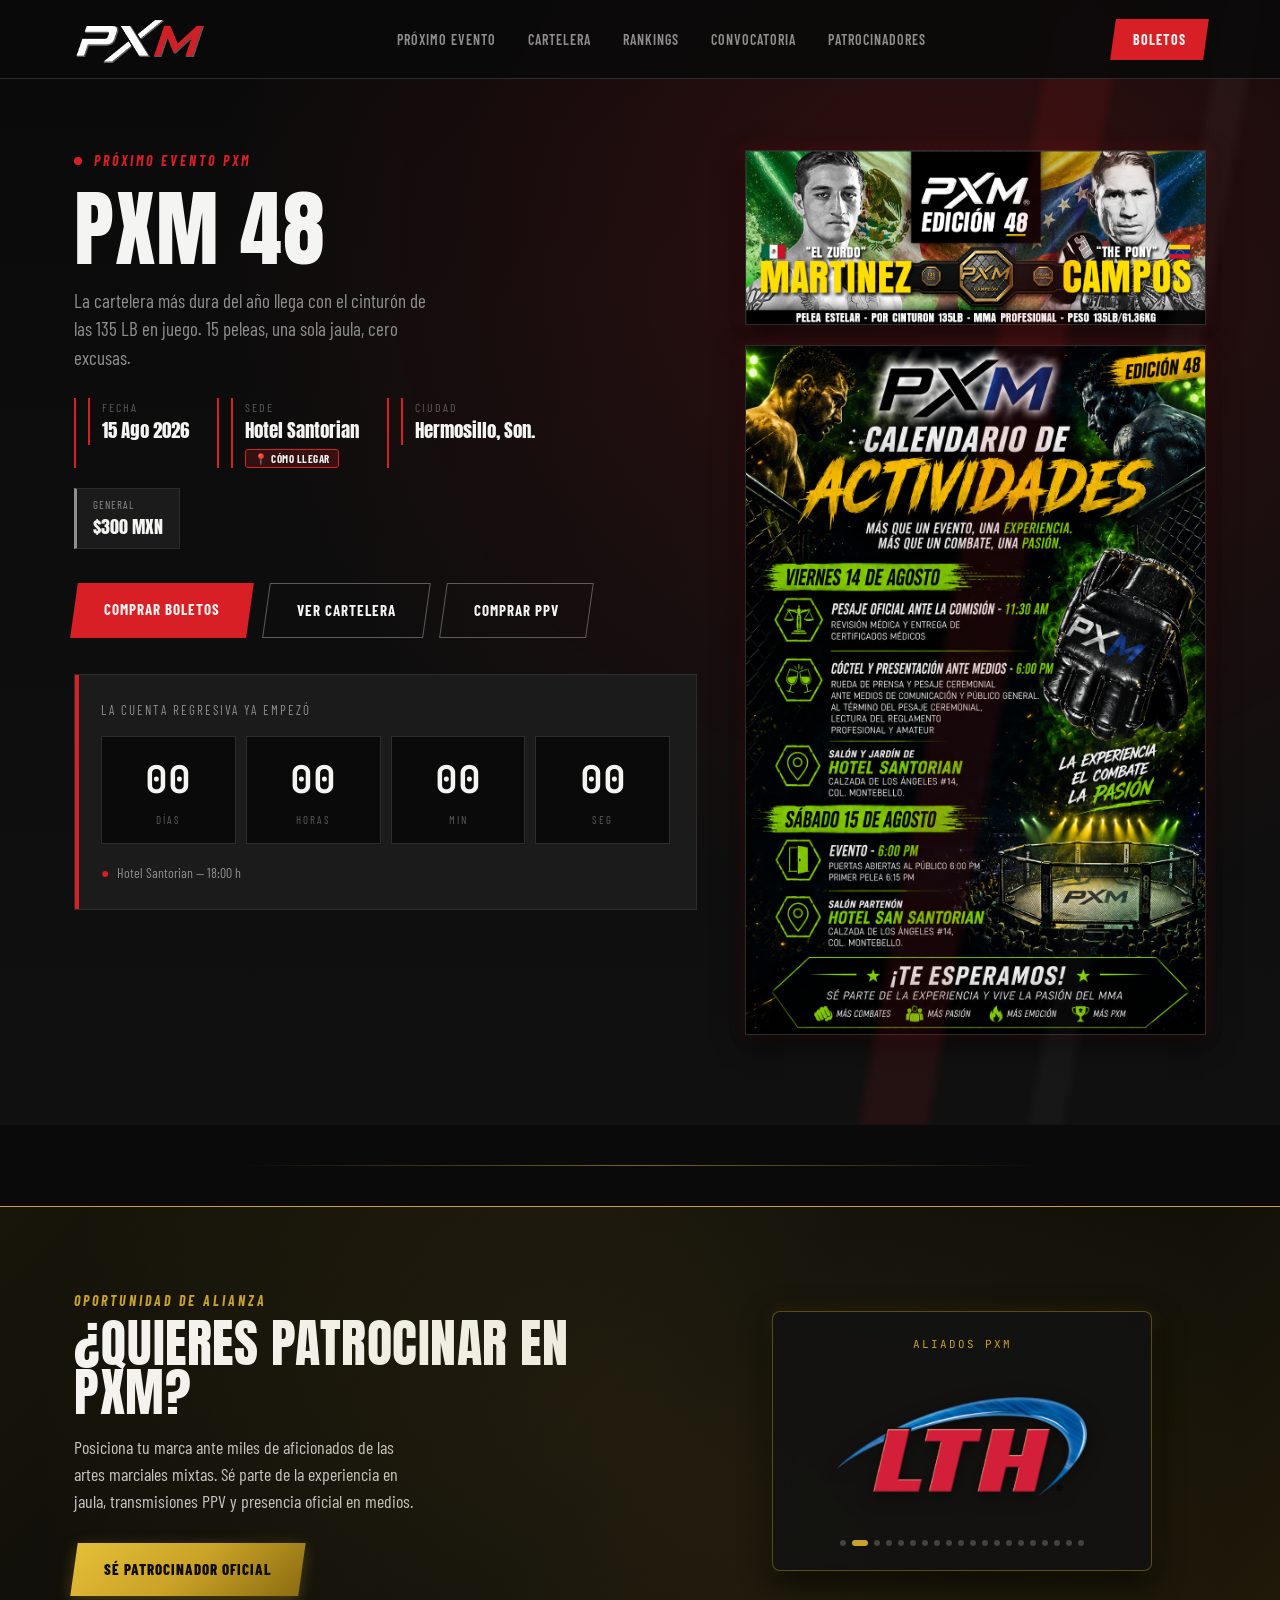
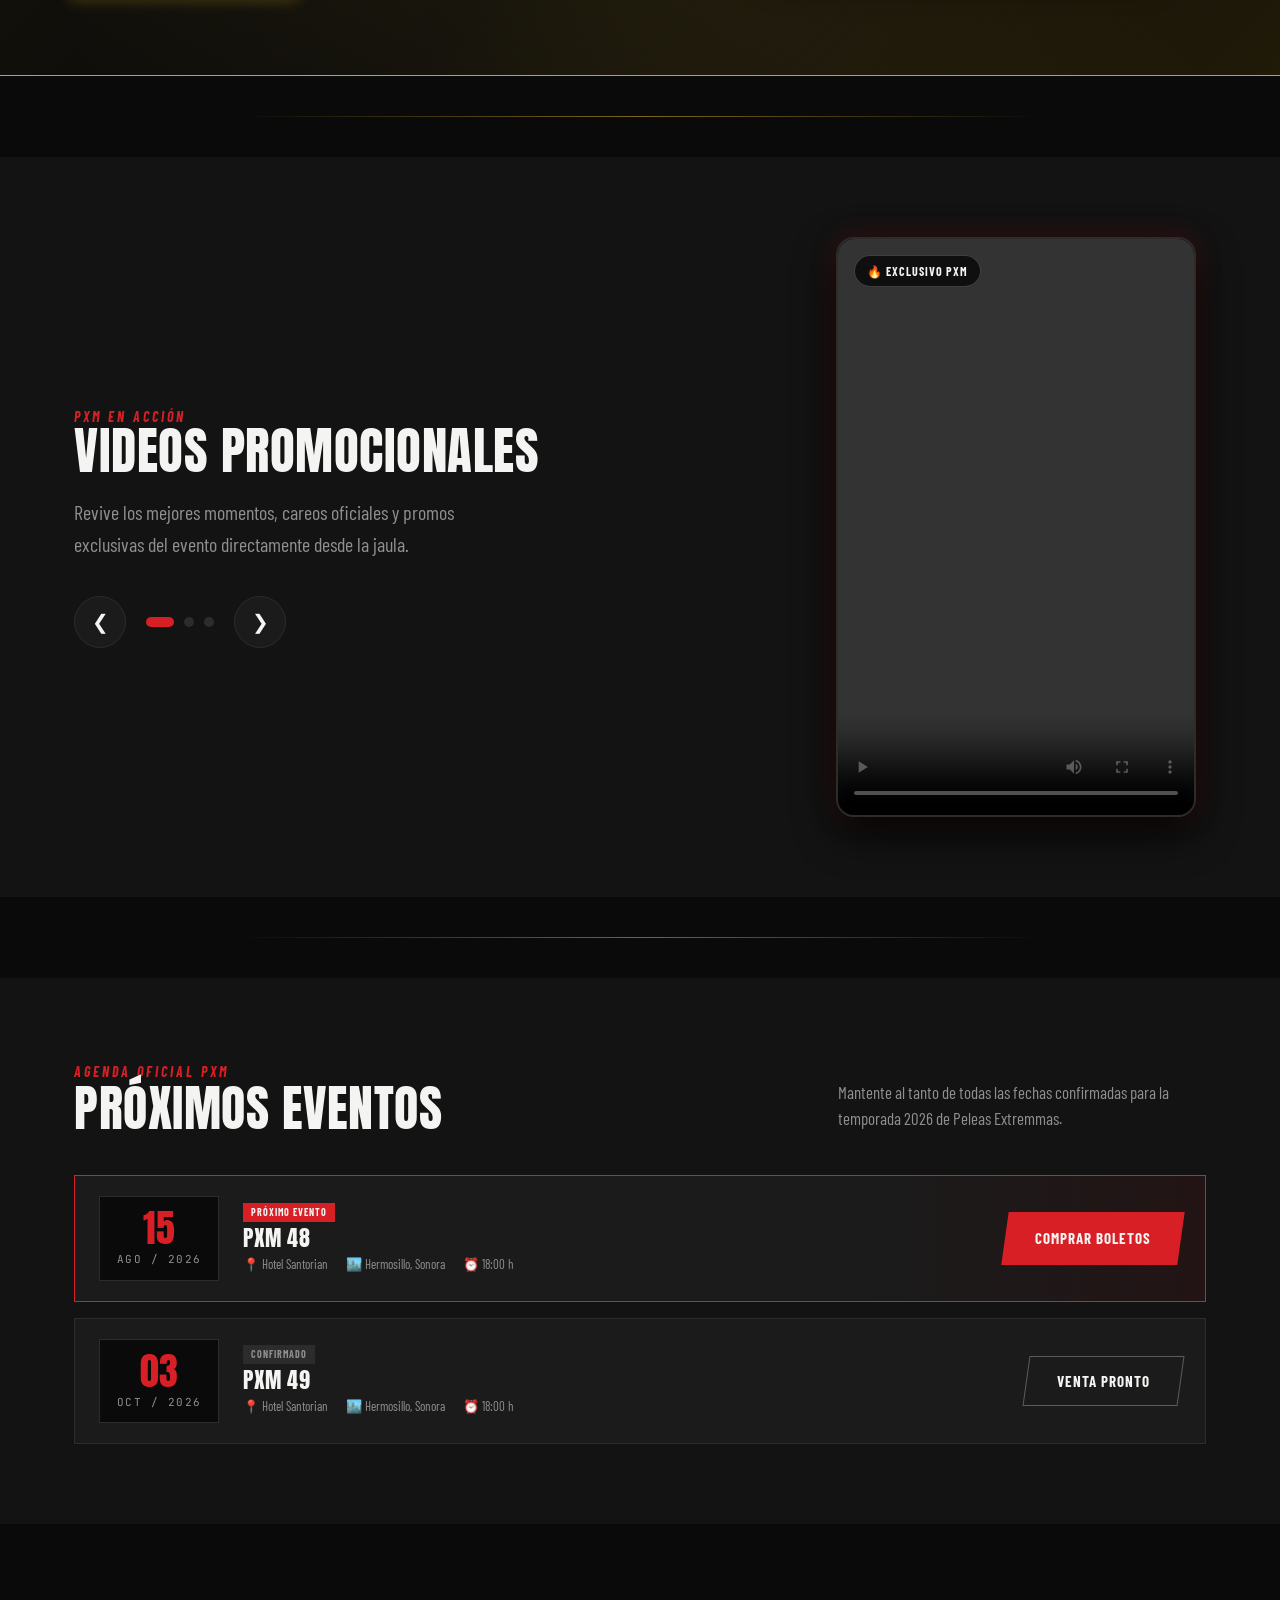
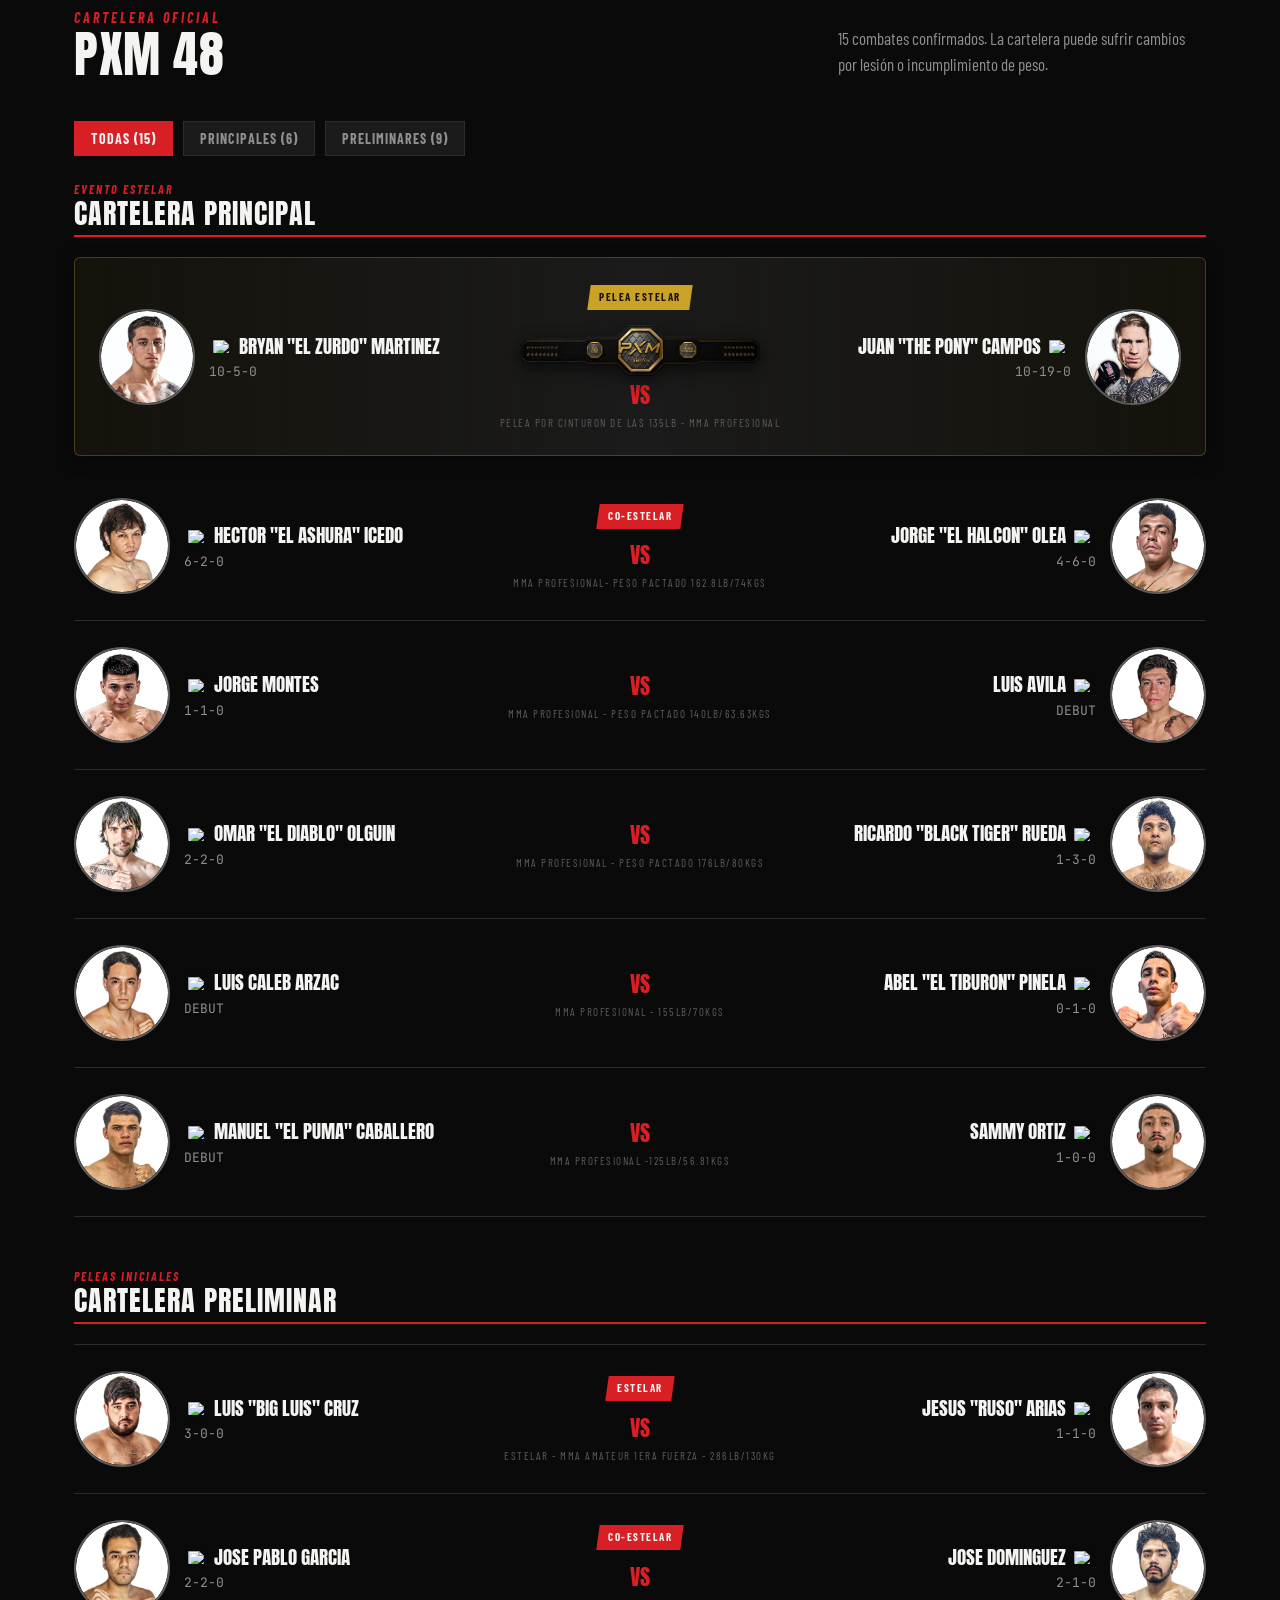
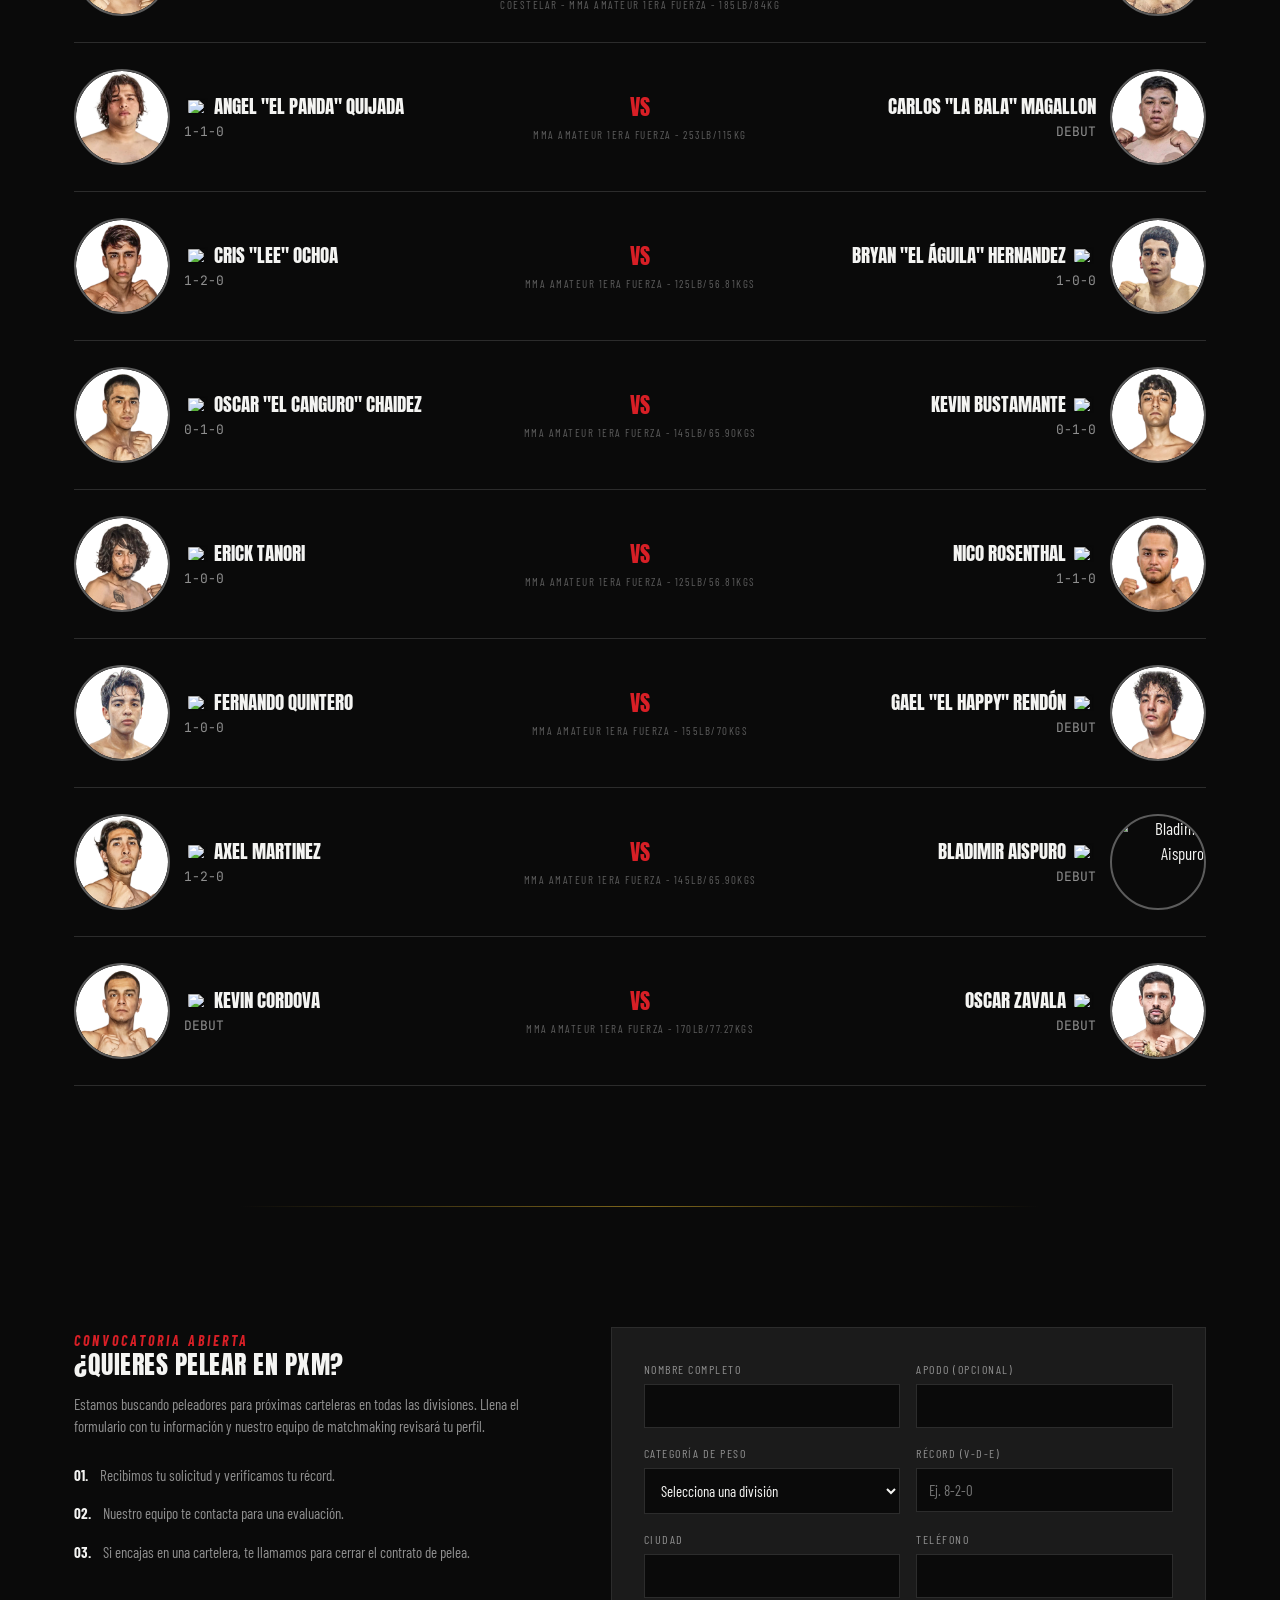
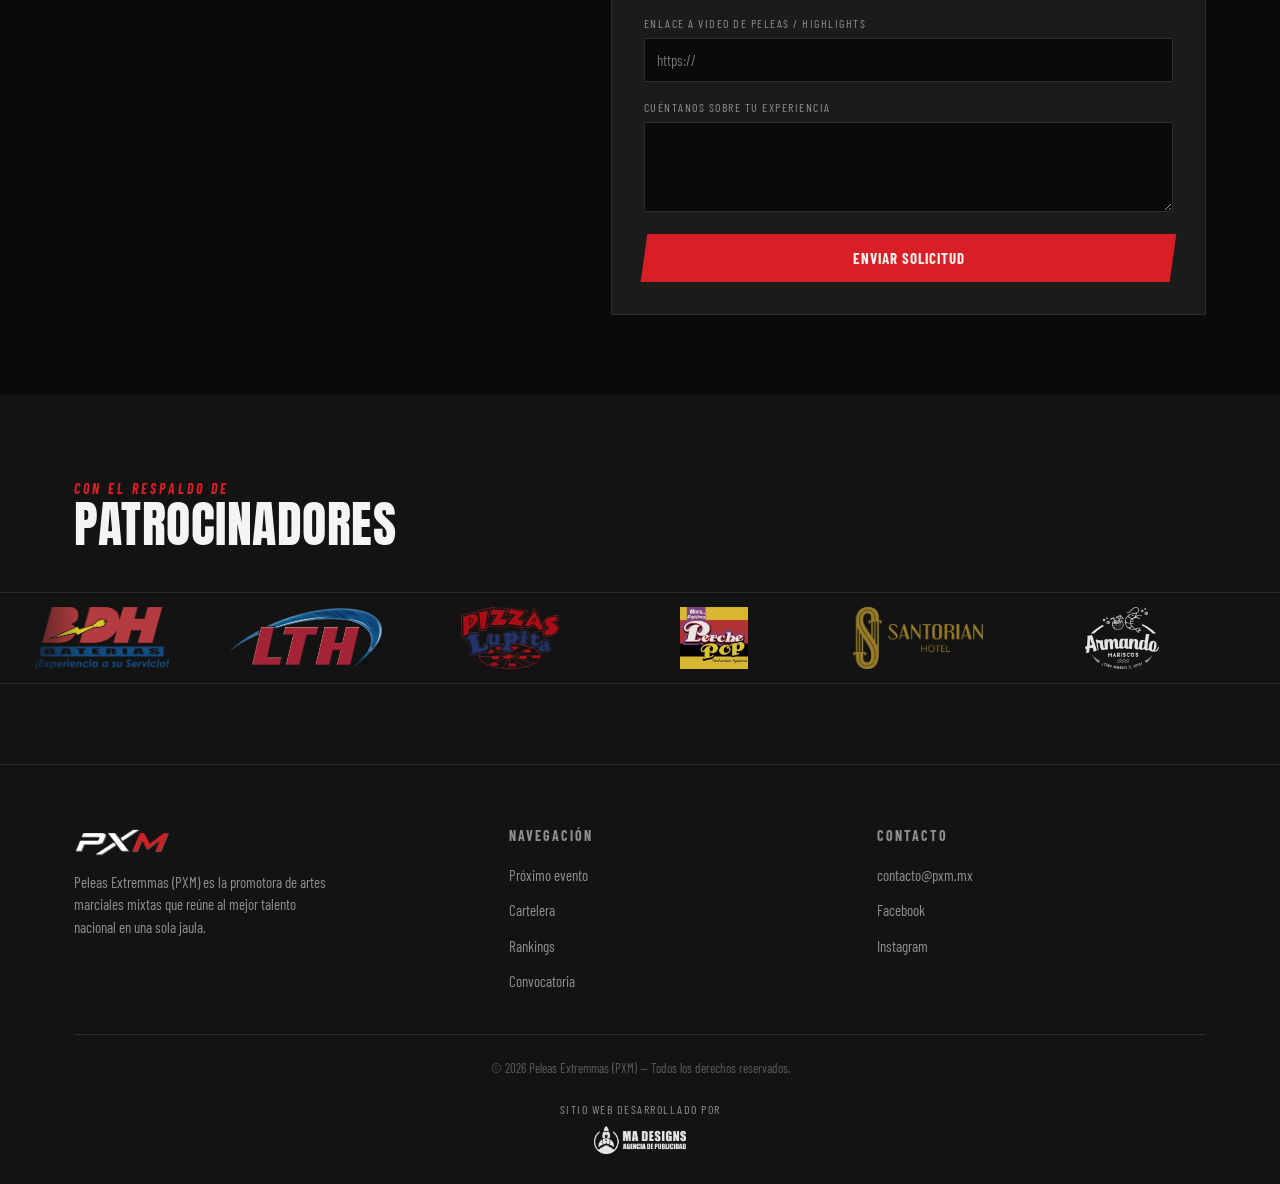
==== index.html @ b170e201 "Add files via upload" ====
<!DOCTYPE html>
<html lang="es">
<head>
  <meta charset="UTF-8">
  <meta name="viewport" content="width=device-width, initial-scale=1.0">
  <!-- Meta tags para vista previa al compartir en WhatsApp / Redes -->
  <meta property="og:title" content="PXM 48 — Peleas Extremmas | Hermosillo">
  <meta property="og:description" content="15 peleas confirmadas, cinturón de las 135 LB en juego. 15 de Agosto en Hotel Santorian.">
  <meta property="og:image" content="img/peleaprincipal.png">
  <meta property="og:type" content="website">
  <title>PXM — Peleas Extremmas</title>
  <link rel="icon" type="image/png" href="img/pxm-logo-negro.png">
  
  <!-- Preconexión de Fuentes -->
  <link rel="preconnect" href="https://fonts.googleapis.com">
  <link rel="preconnect" href="https://fonts.gstatic.com" crossorigin>
  <link href="https://fonts.googleapis.com/css2?family=Anton&family=Barlow+Condensed:ital,wght@0,400;0,500;0,600;0,700;1,700&family=JetBrains+Mono:wght@500;700&display=swap" rel="stylesheet">
  
  <link rel="stylesheet" href="style.css">
</head>
<body>

  <!-- ===== NAV ===== -->
  <nav class="nav">
    <div class="nav__inner">
      <a href="index.html" class="nav__logo">
        <img src="img/pxm-logo.png" alt="PXM - Peleas Extremmas" width="120" height="34">
      </a>
      <ul class="nav__links" id="navLinks">
        <li><a href="#evento">Próximo Evento</a></li>
        <li><a href="#cartelera">Cartelera</a></li>
        <li><a href="rankings.html">Rankings</a></li>
        <li><a href="#convocatoria">Convocatoria</a></li>
        <li><a href="#patrocinadores">Patrocinadores</a></li>
      </ul>
      <a href="https://wa.link/tl5lb6" target="_blank" rel="noopener noreferrer" class="nav__cta"><span>Boletos</span></a>
      <button class="nav__burger" id="burgerBtn" aria-label="Abrir menú" aria-expanded="false">
        <span></span><span></span><span></span>
      </button>
    </div>
  </nav>

<!-- ===== HERO ===== -->
<header class="hero" id="evento">
  <div class="wrap hero__grid">
    
    <!-- COLUMNA IZQUIERDA: Texto, Meta, Precios, Botones y Contador -->
    <div class="hero__left">
      <div class="hero__eyebrow">
        <span class="dot"></span>
        <span class="eyebrow">Próximo evento PXM</span>
      </div>
      <h1>PXM 48</h1>
      <p class="hero__sub">La cartelera más dura del año llega con el cinturón de las 135 LB en juego. 15 peleas, una sola jaula, cero excusas.</p>
      
      <div class="hero__meta">
        <div>
          <div class="label">Fecha</div>
          <div class="value">15 Ago 2026</div>
        </div>
        <div>
          <div class="label">Sede</div>
          <div class="value value--sede">
            <span>Hotel Santorian</span>
            <a href="https://maps.google.com/?q=Hotel+Santorian+Hermosillo" target="_blank" rel="noopener noreferrer" class="hero__map-btn">
              📍 Cómo llegar
            </a>
          </div>
        </div>
        <div>
          <div class="label">Ciudad</div>
          <div class="value">Hermosillo, Son.</div>
        </div>
      </div>

      <!-- Mini sección de precios y zonas -->
      <div class="hero__tickets-info">
        <div class="ticket-zone">
          <span class="ticket-zone__name">General</span>
          <span class="ticket-zone__price">$300 MXN</span>
        </div>
      </div>
      
      <div class="hero__ctas">
        <a href="https://wa.link/tl5lb6" target="_blank" rel="noopener noreferrer" class="btn btn--primary"><span>Comprar boletos</span></a>
        <a href="#cartelera" class="btn btn--ghost"><span>Ver cartelera</span></a>
        <a href="https://peleas-extremas-fights.inowu.store/" target="_blank" class="btn btn--ghost"><span>Comprar PPV</span></a>
      </div>

      <!-- Contador colocado debajo de la info en PC -->
      <div class="countdown">
        <div class="countdown__title">La cuenta regresiva ya empezó</div>
        <div class="countdown__grid" id="countdown">
          <div class="countdown__unit"><div class="countdown__num" id="cd-days">00</div><div class="countdown__lbl">Días</div></div>
          <div class="countdown__unit"><div class="countdown__num" id="cd-hours">00</div><div class="countdown__lbl">Horas</div></div>
          <div class="countdown__unit"><div class="countdown__num" id="cd-mins">00</div><div class="countdown__lbl">Min</div></div>
          <div class="countdown__unit"><div class="countdown__num" id="cd-secs">00</div><div class="countdown__lbl">Seg</div></div>
        </div>
        <div class="countdown__loc"><span class="pin">●</span> Hotel Santorian — 18:00 h</div>
      </div>
    </div>

    <!-- COLUMNA DERECHA: Fotos una debajo de otra -->
    <div class="hero__right">
      <div class="hero__poster-side">
        <img src="img/peleaprincipal.png" alt="PXM 48 Estelar" class="hero__poster-img">
      </div>
      <div class="hero__poster-side">
        <img src="img/calendario.jpeg" alt="PXM 48 Calendario" class="hero__poster-img">
      </div>
    </div>

  </div>
</header>

  <div class="gold-divider" aria-hidden="true"></div>

  <!-- ===== SECCIÓN DE INVITACIÓN A PATROCINADORES ===== -->
  <section class="section sponsor-cta-section" id="patrocinio">
    <div class="wrap sponsor-cta__grid">
      
      <!-- LADO IZQUIERDO: Mensaje Elegante e Invitación -->
      <div class="sponsor-cta__content">
        <span class="eyebrow eyebrow--gold">Oportunidad de Alianza</span>
        <h2>¿Quieres patrocinar en PXM?</h2>
        <p class="sponsor-cta__text">
          Posiciona tu marca ante miles de aficionados de las artes marciales mixtas. Sé parte de la experiencia en jaula, transmisiones PPV y presencia oficial en medios.
        </p>
        <div class="sponsor-cta__action">
          <a href="https://wa.link/tl5lb6" target="_blank" rel="noopener noreferrer" class="btn btn--gold">
            <span>Sé Patrocinador Oficial</span>
          </a>
        </div>
      </div>

      <!-- LADO DERECHO: Cuadro Elegante con Carrusel Automático (Fade) -->
      <div class="sponsor-cta__showcase">
        <div class="sponsor-cta__card">
          <span class="sponsor-cta__card-tag">Aliados PXM</span>
          
          <div class="sponsor-slider">
            <img id="sponsorSliderImg" src="patrocinadores/bdh.png" alt="Patrocinador PXM" class="sponsor-slider__img">
          </div>

          <div class="sponsor-slider__dots" id="sponsorDots"></div>
        </div>
      </div>

    </div>
  </section>

  <div class="gold-divider" aria-hidden="true"></div>

<!-- ===== SECCIÓN DE VIDEOS PROMOCIONALES (REELS/SHORTS) ===== -->
  <section class="section section--alt" id="promos">
    <div class="wrap promo-videos__grid">
      
      <!-- LADO IZQUIERDO: Encabezado y Descripción -->
      <div class="promo-videos__info">
        <span class="eyebrow">PXM en Acción</span>
        <h2>Videos Promocionales</h2>
        <p class="promo-videos__desc">
          Revive los mejores momentos, careos oficiales y promos exclusivas del evento directamente desde la jaula.
        </p>

        <!-- Controles para navegar entre videos -->
        <div class="promo-slider__controls">
          <button class="promo-btn promo-btn--prev" id="promoPrev" aria-label="Video anterior">❮</button>
          <div class="promo-slider__dots" id="promoDots"></div>
          <button class="promo-btn promo-btn--next" id="promoNext" aria-label="Siguiente video">❯</button>
        </div>
      </div>

      <!-- LADO DERECHO: Marco Vertical Tipo Redes Sociales -->
      <div class="promo-videos__viewer">
        <div class="reel-frame">
          <div class="reel-badge"><span>🔥 Exclusivo PXM</span></div>

          <!-- UN SOLO REPRODUCTOR NATIVO -->
            <div class="reel-container" id="reelContainer">
              <video id="activeReel" class="reel-video" controls playsinline preload="auto">
                <source src="img/pxm1.mp4" type="video/mp4">
                Tu navegador no soporta reproducción de video.
              </video>
            </div>

          <!-- Título del video actual -->
          <div class="reel-caption" id="reelCaption">Promo Oficial PXM 48</div>
        </div>
      </div>

    </div>
  </section>

<div class="gold-divider" aria-hidden="true"></div>

  <!-- ===== CALENDARIO DE EVENTOS PRÓXIMOS ===== -->
  <section class="section section--alt" id="calendario">
    <div class="wrap">
      <div class="section__head">
        <div>
          <span class="eyebrow">Agenda oficial PXM</span>
          <h2>Próximos Eventos</h2>
        </div>
        <p>Mantente al tanto de todas las fechas confirmadas para la temporada 2026 de Peleas Extremmas.</p>
      </div>

      <div class="events-grid">
        
        <!-- EVENTO 1 (EVENTO ACTUAL / PRÓXIMO) -->
        <article class="event-card event-card--active">
          <div class="event-card__date">
            <span class="event-card__day">15</span>
            <span class="event-card__month">AGO / 2026</span>
          </div>
          <div class="event-card__content">
            <div class="event-card__badge">Próximo Evento</div>
            <h3 class="event-card__title">PXM 48</h3>
            <div class="event-card__info">
              <span>📍 Hotel Santorian</span>
              <span>🏙️ Hermosillo, Sonora</span>
              <span>⏰ 18:00 h</span>
            </div>
          </div>
          <div class="event-card__action">
            <a href="https://wa.link/tl5lb6" target="_blank" rel="noopener noreferrer" class="btn btn--primary">
              <span>Comprar Boletos</span>
            </a>
          </div>
        </article>

        <!-- EVENTO 2 -->
        <article class="event-card">
          <div class="event-card__date">
            <span class="event-card__day">03</span>
            <span class="event-card__month">OCT / 2026</span>
          </div>
          <div class="event-card__content">
            <div class="event-card__badge event-card__badge--sub">Confirmado</div>
            <h3 class="event-card__title">PXM 49</h3>
            <div class="event-card__info">
              <span>📍 Hotel Santorian</span>
              <span>🏙️ Hermosillo, Sonora</span>
              <span>⏰ 18:00 h</span>
            </div>
          </div>
          <div class="event-card__action">
            <button class="btn btn--ghost" disabled>
              <span>Venta Pronto</span>
            </button>
          </div>
        </article>

      </div>
    </div>
  </section>

  <!-- ===== CARTELERA ===== -->
  <section class="section" id="cartelera">
    <div class="wrap">
      <div class="section__head">
        <div>
          <span class="eyebrow">Cartelera oficial</span>
          <h2>PXM 48</h2>
        </div>
        <p>15 combates confirmados. La cartelera puede sufrir cambios por lesión o incumplimiento de peso.</p>
      </div>

      <div class="fight-filters">
        <button class="btn-filter active" onclick="filterFights('all', this)">Todas (15)</button>
        <button class="btn-filter" onclick="filterFights('main', this)">Principales (6)</button>
        <button class="btn-filter" onclick="filterFights('prelim', this)">Preliminares (9)</button>
      </div>  

      <div id="cardList"></div>
    </div>
  </section>

  <div class="gold-divider" aria-hidden="true"></div>

  <!-- ===== CONVOCATORIA ===== -->
  <section class="section" id="convocatoria">
    <div class="wrap form-section">
      <div>
        <span class="eyebrow">Convocatoria abierta</span>
        <h2>¿Quieres pelear en PXM?</h2>
        <p class="form-section__note">Estamos buscando peleadores para próximas carteleras en todas las divisiones. Llena el formulario con tu información y nuestro equipo de matchmaking revisará tu perfil.</p>
        <ul class="form-section__list">
          <li><b>01.</b> Recibimos tu solicitud y verificamos tu récord.</li>
          <li><b>02.</b> Nuestro equipo te contacta para una evaluación.</li>
          <li><b>03.</b> Si encajas en una cartelera, te llamamos para cerrar el contrato de pelea.</li>
        </ul>
      </div>

      <form class="form" id="fighterForm" action="https://formsubmit.co/admisiones@pxm.com" method="POST">
        <!-- Configuración FormSubmit -->
        <input type="hidden" name="_subject" value="🥊 Nueva Solicitud de Peleador - PXM">
        <input type="hidden" name="_next" value="https://tu-sitio-web.com/index.html#convocatoria">
        <input type="hidden" name="_captcha" value="false">

        <div class="form-row">
          <div class="field">
            <label for="f-nombre">Nombre completo</label>
            <input id="f-nombre" name="nombre" type="text" required>
          </div>
          <div class="field">
            <label for="f-apodo">Apodo (opcional)</label>
            <input id="f-apodo" name="apodo" type="text">
          </div>
        </div>
        <div class="form-row">
          <div class="field">
            <label for="f-division">Categoría de peso</label>
            <select id="f-division" name="division" required>
              <option value="">Selecciona una división</option>
              <option value="Peso Pesado">Peso Pesado</option>
              <option value="Semipesado">Semipesado</option>
              <option value="Mediano">Mediano</option>
              <option value="Wélter">Wélter</option>
              <option value="Ligero">Ligero</option>
              <option value="Pluma">Pluma</option>
              <option value="Gallo">Gallo</option>
              <option value="Mosca">Mosca</option>
            </select>
          </div>
          <div class="field">
            <label for="f-record">Récord (V-D-E)</label>
            <input id="f-record" name="record" type="text" placeholder="Ej. 8-2-0" required pattern="^\d+-\d+-\d+$">
          </div>
        </div>
        <div class="form-row">
          <div class="field">
            <label for="f-ciudad">Ciudad</label>
            <input id="f-ciudad" name="ciudad" type="text" required>
          </div>
          <div class="field">
            <label for="f-telefono">Teléfono</label>
            <input id="f-telefono" name="telefono" type="tel" required>
          </div>
        </div>
        <div class="form-row full">
          <div class="field">
            <label for="f-video">Enlace a video de peleas / highlights</label>
            <input id="f-video" name="video" type="url" placeholder="https://">
          </div>
        </div>
        <div class="form-row full">
          <div class="field">
            <label for="f-mensaje">Cuéntanos sobre tu experiencia</label>
            <textarea id="f-mensaje" name="mensaje" required></textarea>
          </div>
        </div>
        <button type="submit" class="btn btn--primary form__submit"><span>Enviar solicitud</span></button>
        <div class="form__status" id="formStatus" role="alert"></div>
      </form>
    </div>
  </section>

  <!-- ===== PATROCINADORES ===== -->
  <section class="section section--alt" id="patrocinadores" style="padding-bottom:0;">
    <div class="wrap">
      <div class="section__head">
        <div>
          <span class="eyebrow">Con el respaldo de</span>
          <h2>Patrocinadores</h2>
        </div>
      </div>
    </div>
    <div class="marquee">
      <div class="marquee__track" id="marqueeTrack"></div>
    </div>
    <div style="height:80px;"></div>
  </section>

  <!-- ===== FOOTER ===== -->
  <footer class="footer">
    <div class="wrap">
      <div class="footer__grid">
        <div>
          <div class="footer__logo">
            <img src="img/pxm-logo.png" alt="PXM" width="100" height="32">
          </div>
          <p>Peleas Extremmas (PXM) es la promotora de artes marciales mixtas que reúne al mejor talento nacional en una sola jaula.</p>
        </div>
        <div>
          <h4>Navegación</h4>
          <ul>
            <li><a href="#evento">Próximo evento</a></li>
            <li><a href="#cartelera">Cartelera</a></li>
            <li><a href="rankings.html">Rankings</a></li>
            <li><a href="#convocatoria">Convocatoria</a></li>
          </ul>
        </div>
        <div>
          <h4>Contacto</h4>
          <ul>
            <li><a href="mailto:contacto@pxm.mx">contacto@pxm.mx</a></li>
            <li><a href="https://www.facebook.com/peleasextremmas">Facebook</a></li>
            <li><a href="https://www.instagram.com/peleasextremmas?utm_source=ig_web_button_share_sheet&igsh=ZDNlZDc0MzIxNw==">Instagram</a></li>
          </ul>
        </div>
      </div>
      <div class="footer__bottom">
        <div>
          <span id="year"></span>
          <span>Peleas Extremmas (PXM) — Todos los derechos reservados.</span>
        </div>

        <!-- Firma de MA Designs -->
        <div class="developer-credit">
          <span>Sitio web desarrollado por</span>
          <a href="https://www.instagram.com/agenciamadesigns?utm_source=ig_web_button_share_sheet&igsh=ZDNlZDc0MzIxNw==" target="_blank" rel="noopener noreferrer" class="developer-credit__link">
            <img src="img/madesigns-logo.png" alt="MA Designs" class="developer-credit__logo">
          </a>
        </div>
      </div>
    </div>
  </footer>

<script>
  // Nav móvil
  const burgerBtn = document.getElementById('burgerBtn');
  const navLinks = document.getElementById('navLinks');
  
  if (burgerBtn && navLinks) {
    burgerBtn.addEventListener('click', () => {
      const isOpen = navLinks.classList.toggle('open');
      burgerBtn.setAttribute('aria-expanded', isOpen);
    });
    
    navLinks.querySelectorAll('a').forEach(a => {
      a.addEventListener('click', () => {
        navLinks.classList.remove('open');
        burgerBtn.setAttribute('aria-expanded', 'false');
      });
    });
  }

  // Ícono silueta SVG
  const fighterIcon = `<svg viewBox="0 0 24 24" aria-hidden="true"><path d="M12 2a3 3 0 1 1 0 6 3 3 0 0 1 0-6zm7 8-4-2-1.5 2L12 8l-1.5 2L9 8l-4 2 2 3-2 7h3l1-5 1.5 1L9 22h3l.8-6 .2.1.2-.1.8 6h3l-1.5-6.9 1.5-1 1 5h3l-2-7z"/></svg>`;

  function avatarHTML(foto, nombre){
    return foto ? `<img src="${foto}" alt="${nombre}" loading="lazy">` : fighterIcon;
  }

  // Cuenta regresiva
  const eventDate = new Date(2026, 7, 15, 18, 0, 0).getTime();
  function updateCountdown(){
    const cdDays = document.getElementById('cd-days');
    if (!cdDays) return;

    const now = Date.now();
    const diff = Math.max(0, eventDate - now);
    
    const d = Math.floor(diff / (1000 * 60 * 60 * 24));
    const h = Math.floor((diff / (1000 * 60 * 60)) % 24);
    const m = Math.floor((diff / (1000 * 60)) % 60);
    const s = Math.floor((diff / 1000) % 60);
    
    cdDays.textContent = String(d).padStart(2,'0');
    document.getElementById('cd-hours').textContent = String(h).padStart(2,'0');
    document.getElementById('cd-mins').textContent = String(m).padStart(2,'0');
    document.getElementById('cd-secs').textContent = String(s).padStart(2,'0');
  }
  updateCountdown();
  setInterval(updateCountdown, 1000);

  // Helper para Banderas PNG
  function flagHTML(codigo) {
    if (!codigo) return '';
    return `<img src="https://flagcdn.com/24x18/${codigo.toLowerCase()}.png" alt="${codigo}" class="flag-icon" loading="lazy">`;
  }

  // Cartelera
  const cartelera = [
    // --- CARTELERA PRINCIPAL ---
    {type:'main', main:true, title:true, a:'Bryan "El Zurdo" Martinez', flagA:'mx', recordA:'10-5-0', fotoA:'img/bryanmartinez.jpg', b:'Juan "The Pony" Campos', flagB:'ve', recordB:'10-19-0', fotoB:'img/juancampos.jpg', division:'PELEA POR CINTURON DE LAS 135LB - MMA PROFESIONAL'},
    {type:'main', coMain:true, a:'Hector "El Ashura" Icedo', flagA:'mx', recordA:'6-2-0', fotoA:'img/hector.jpg', b:'Jorge "El Halcon" Olea', flagB:'mx', recordB:'4-6-0', fotoB:'img/jorge.jpg', division:'MMA PROFESIONAL- PESO PACTADO 162.8LB/74KGS'},
    {type:'main', a:'Jorge Montes', flagA:'mx', recordA:'1-1-0', fotoA:'img/jorgemontes.jpg', b:'Luis Avila', flagB:'mx', recordB:'DEBUT', fotoB:'img/luisavila.jpg', division:'MMA PROFESIONAL - PESO PACTADO 140LB/63.63KGS'},
    {type:'main', a:'Omar "El Diablo" Olguin', flagA:'mx', recordA:'2-2-0', fotoA:'img/omarolguin.jpg', b:'Ricardo "Black Tiger" Rueda', flagB:'mx', recordB:'1-3-0', fotoB:'img/ricardorueda.jpg', division:'MMA PROFESIONAL - PESO PACTADO 176LB/80KGS'},
    {type:'main', a:'Luis Caleb Arzac', flagA:'mx', recordA:'DEBUT', fotoA:'img/luiscalebarzac.jpg', b:'Abel "El Tiburon" Pinela', flagB:'mx', recordB:'0-1-0', fotoB:'img/abelpinela.jpg', division:'MMA PROFESIONAL - 155LB/70KGS'},
    {type:'main', a:'Manuel "El Puma" Caballero', flagA:'mx', recordA:'DEBUT', fotoA:'img/manuelcaballero.jpg', b:'Sammy Ortiz', flagB:'us', recordB:'1-0-0', fotoB:'img/sammyortiz.jpg', division:'MMA PROFESIONAL -125LB/56.81KGS'},

    // --- PRELIMINARES ---
    {type:'prelim', main:true, a:'Luis "Big Luis" Cruz', flagA:'mx', recordA:'3-0-0', fotoA:'img/luiscruz.jpg', b:'Jesus "Ruso" Arias', flagB:'mx', recordB:'1-1-0', fotoB:'img/jesusarias.jpg', division:'ESTELAR - MMA AMATEUR 1ERA FUERZA - 286LB/130KG'},
    {type:'prelim', coMain:true, a:'Jose Pablo Garcia', flagA:'mx', recordA:'2-2-0', fotoA:'img/josegarcia.jpg', b:'Jose Dominguez', flagB:'mx', recordB:'2-1-0', fotoB:'img/josedominguez.jpg', division:'COESTELAR - MMA AMATEUR 1ERA FUERZA - 185LB/84KG'},
    {type:'prelim', a:'Angel "El Panda" Quijada', flagA:'mx', recordA:'1-1-0', fotoA:'img/angelquijada.jpg', b:'Carlos "La Bala" Magallon', flagA:'mx', recordB:'DEBUT', fotoB:'img/carlosmagallon.jpg', division:'MMA AMATEUR 1ERA FUERZA - 253LB/115KG'},
    {type:'prelim', a:'Cris "Lee" Ochoa', flagA:'mx', recordA:'1-2-0', fotoA:'img/crisochoa.jpg', b:'Bryan "El Águila" Hernandez', flagB:'mx', recordB:'1-0-0', fotoB:'img/bryanhernandez.jpg', division:'MMA AMATEUR 1ERA FUERZA - 125LB/56.81KGS'},
    {type:'prelim', a:'Oscar "El Canguro" Chaidez', flagA:'mx', recordA:'0-1-0', fotoA:'img/oscarchaidez.jpg', b:'Kevin Bustamante', flagB:'mx', recordB:'0-1-0', fotoB:'img/kevinbustamante.jpg', division:'MMA AMATEUR 1ERA FUERZA - 145LB/65.90KGS'},
    {type:'prelim', a:'Erick Tanori', flagA:'mx', recordA:'1-0-0', fotoA:'img/ericktanori.jpg', b:'Nico Rosenthal', flagB:'us', recordB:'1-1-0', fotoB:'img/nicorosenthal.jpg', division:'MMA AMATEUR 1ERA FUERZA - 125LB/56.81KGS'},
    {type:'prelim', a:'Fernando Quintero', flagA:'mx', recordA:'1-0-0', fotoA:'img/fernandoquintero.jpg', b:'Gael "El Happy" Rendón', flagB:'mx', recordB:'DEBUT', fotoB:'img/gaelrendon.jpg', division:'MMA AMATEUR 1ERA FUERZA - 155LB/70KGS'},
    {type:'prelim', a:'Axel Martinez', flagA:'mx', recordA:'1-2-0', fotoA:'img/axelmartinez.jpg', b:'Bladimir Aispuro', flagB:'mx', recordB:'DEBUT', fotoB:'img/bladimir.jpg', division:'MMA AMATEUR 1ERA FUERZA - 145LB/65.90KGS'},
    {type:'prelim', a:'Kevin Cordova', flagA:'mx', recordA:'DEBUT', fotoA:'img/kevincordova.jpg', b:'Oscar Zavala', flagB:'mx', recordB:'DEBUT', fotoB:'img/oscarzavala.jpg', division:'MMA AMATEUR 1ERA FUERZA - 170LB/77.27KGS'}
  ];

  // Generador de Tarjeta con Cinturón
  function renderFightCard(f) {
    return `
      <div class="card-fight ${f.title ? 'card-fight--title' : ''}">
        <div class="card-fight__side">
          <div class="fighter-avatar">${avatarHTML(f.fotoA, f.a)}</div>
          <div>
            <div class="card-fight__name">${flagHTML(f.flagA)} ${f.a}</div>
            <div class="card-fight__record">${f.recordA || ''}</div>
          </div>
        </div>
        <div class="card-fight__mid">
          ${f.title ? '<span class="pill pill--gold"><span>Pelea Estelar</span></span>' : (f.main ? '<span class="pill"><span>Estelar</span></span>' : (f.coMain ? '<span class="pill"><span>Co-Estelar</span></span>' : ''))}
          ${f.title ? '<div class="card-fight__belt"><img src="img/CINTURON.png" alt="Cinturón PXM" loading="lazy"></div>' : ''}
          <div class="card-fight__vs">VS</div>
          <div class="card-fight__division">${f.division}</div>
        </div>
        <div class="card-fight__side card-fight__side--right">
          <div class="fighter-avatar">${avatarHTML(f.fotoB, f.b)}</div>
          <div>
            <div class="card-fight__name">${f.b} ${flagHTML(f.flagB)}</div>
            <div class="card-fight__record">${f.recordB || ''}</div>
          </div>
        </div>
      </div>
    `;
  }

  // Renderizar carteleras
  const cardList = document.getElementById('cardList');
  if (cardList) {
    const mainFights = cartelera.filter(f => f.type === 'main').map(renderFightCard).join('');
    const prelimFights = cartelera.filter(f => f.type === 'prelim').map(renderFightCard).join('');

    cardList.innerHTML = `
      <div class="card-section">
        <div class="card-section__header">
          <span class="eyebrow">Evento Estelar</span>
          <h3>Cartelera Principal</h3>
        </div>
        <div class="card-section__list">${mainFights}</div>
      </div>

      <div class="card-section" style="margin-top: 50px;">
        <div class="card-section__header">
          <span class="eyebrow">Peleas Iniciales</span>
          <h3>Cartelera Preliminar</h3>
        </div>
        <div class="card-section__list">${prelimFights}</div>
      </div>
    `;
  }

  // Formulario Envío
  const fighterForm = document.getElementById('fighterForm');
  const formStatus = document.getElementById('formStatus');
  if (fighterForm) {
    fighterForm.addEventListener('submit', function() {
      if (formStatus) {
        formStatus.textContent = 'Enviando solicitud...';
        formStatus.className = 'form__status show ok';
      }
    });
  }

  // Marquee Patrocinadores
  const sponsors = [
    { src: 'patrocinadores/bdh.png', alt: 'BDH' },
    { src: 'patrocinadores/lth.png', alt: 'Lth' },
    { src: 'patrocinadores/lupita.png', alt: 'Lupita' },
    { src: 'patrocinadores/perchepop.jpg', alt: 'Perchepop' },
    { src: 'patrocinadores/santorian.png', alt: 'Santorian' },
    { src: 'patrocinadores/armando.png', alt: 'Armando Mariscos' },
    { src: 'patrocinadores/meipsa.png', alt: 'Meipsa' },
    { src: 'patrocinadores/elcochito.png', alt: 'El Cochito' },
    { src: 'patrocinadores/chats.png', alt: 'Chats' },
    { src: 'patrocinadores/idh.png', alt: 'IDH' },
    { src: 'patrocinadores/mrsmoking.png', alt: 'Mr. Smoking' },
    { src: 'patrocinadores/fabricadeprotesis.png', alt: 'Fabrica de Prótesis' },
    { src: 'patrocinadores/panaderia.png', alt: 'Panadería' },
    { src: 'patrocinadores/toyota.png', alt: 'Toyota' },
    { src: 'patrocinadores/puntologistico.png', alt: 'Puntologistico' },
    { src: 'patrocinadores/orodelnoro.png', alt: 'Orde del Noro' },
    { src: 'patrocinadores/built.png', alt: 'Built' },
    { src: 'patrocinadores/cocina.png', alt: 'Cocina' },
    { src: 'patrocinadores/lavozdelpitic.png', alt: 'La Voz del Pitic' },
    { src: 'patrocinadores/elimparcial.png', alt: 'El Imparcial' }
  ];

  const track = document.getElementById('marqueeTrack');
  if (track) {
    const doubled = [...sponsors, ...sponsors];
    track.innerHTML = doubled.map(s => `
      <div class="sponsor-plate">
        <img src="${s.src}" alt="${s.alt}" loading="lazy">
      </div>
    `).join('');
  }

  // Año en Footer
  const yearEl = document.getElementById('year');
  if (yearEl) {
    yearEl.textContent = '© ' + new Date().getFullYear() + ' ';
  }

  // Función Filtro de Peleas
  function filterFights(type, btn) {
    const sections = document.querySelectorAll('.card-section');
    const buttons = document.querySelectorAll('.btn-filter');
    
    buttons.forEach(b => b.classList.remove('active'));
    btn.classList.add('active');

    if (type === 'all') {
      sections.forEach(sec => sec.style.display = 'block');
    } else if (type === 'main') {
      sections[0].style.display = 'block';
      sections[1].style.display = 'none';
    } else if (type === 'prelim') {
      sections[0].style.display = 'none';
      sections[1].style.display = 'block';
    }
  }
</script>

<script>
  // ===== CARRUSEL AUTOMÁTICO DE PATROCINADORES (Caja Elegante) =====
  const sponsorList = [
    'patrocinadores/bdh.png',
    'patrocinadores/lth.png',
    'patrocinadores/lupita.png',
    'patrocinadores/perchepop.jpg',
    'patrocinadores/santorian.png',
    'patrocinadores/armando.png',
    'patrocinadores/meipsa.png',
    'patrocinadores/elcochito.png',
    'patrocinadores/chats.png',
    'patrocinadores/idh.png',
    'patrocinadores/mrsmoking.png',
    'patrocinadores/fabricadeprotesis.png',
    'patrocinadores/panaderia.png',
    'patrocinadores/toyota.png',
    'patrocinadores/puntologistico.png',
    'patrocinadores/orodelnoro.png',
    'patrocinadores/built.png',
    'patrocinadores/cocina.png',
    'patrocinadores/lavozdelpitic.png',
    'patrocinadores/elimparcial.png'
  ];

  let currentSponsorIndex = 0;
  const sliderImg = document.getElementById('sponsorSliderImg');
  const dotsContainer = document.getElementById('sponsorDots');

  if (sliderImg && dotsContainer && sponsorList.length > 0) {
    // Generar puntos de navegación
    dotsContainer.innerHTML = sponsorList.map((_, i) => 
      `<span class="dot-item ${i === 0 ? 'active' : ''}"></span>`
    ).join('');

    const dots = dotsContainer.querySelectorAll('.dot-item');

    setInterval(() => {
      // Efecto Fade Out
      sliderImg.style.opacity = '0';
      sliderImg.style.transform = 'scale(0.9)';

      setTimeout(() => {
        currentSponsorIndex = (currentSponsorIndex + 1) % sponsorList.length;
        sliderImg.src = sponsorList[currentSponsorIndex];

        // Actualizar puntos
        dots.forEach((d, idx) => d.classList.toggle('active', idx === currentSponsorIndex));

        // Efecto Fade In
        sliderImg.style.opacity = '1';
        sliderImg.style.transform = 'scale(1)';
      }, 400);

    }, 3000); // Cambia cada 3 segundos
  }
</script>

<script>
// ===== SLIDER DE VIDEOS CON REPRODUCCIÓN AL HACER SCROLL =====
  const promoList = [
    {
      src: 'video3.mp4',
      caption: 'Promo Oficial — PXM 48'
    },
    {
      src: 'pxm1.mp4',
      caption: 'Promo Oficial — PXM 48'
    },
    {
      src: 'pxmpromo.mp4',
      caption: 'Careos Oficiales & Pesajes'
    }
  ];

  let currentVideoIndex = 0;
  const activeVideo = document.getElementById('activeReel');
  const reelCaption = document.getElementById('reelCaption');
  const promoPrevBtn = document.getElementById('promoPrev');
  const promoNextBtn = document.getElementById('promoNext');
  const promoDotsContainer = document.getElementById('promoDots');
  const promoSection = document.getElementById('promos'); // Sección contenedora

  if (activeVideo && promoDotsContainer && promoList.length > 0) {
    // Generar puntos de navegación
    promoDotsContainer.innerHTML = promoList.map((_, i) => 
      `<span class="promo-dot ${i === 0 ? 'active' : ''}"></span>`
    ).join('');

    const dots = promoDotsContainer.querySelectorAll('.promo-dot');

    // Cargar la fuente del primer video de forma transparente
    activeVideo.src = promoList[0].src;
    activeVideo.load();

    function updateVideo(index) {
      activeVideo.style.opacity = '0';
      
      setTimeout(() => {
        currentVideoIndex = index;
        activeVideo.src = promoList[currentVideoIndex].src;
        
        if (reelCaption) {
          reelCaption.textContent = promoList[currentVideoIndex].caption;
        }

        activeVideo.load();
        activeVideo.play().catch(e => console.log("Esperando interacción de usuario"));

        // Actualizar estados de puntos
        dots.forEach((dot, idx) => dot.classList.toggle('active', idx === currentVideoIndex));

        activeVideo.style.opacity = '1';
      }, 200);
    }

    // ===== OBSERVADOR DE SCROLL (INTERSECTION OBSERVER) =====
    if (promoSection && 'IntersectionObserver' in window) {
      const observer = new IntersectionObserver((entries) => {
        entries.forEach(entry => {
          // Si la sección de videos está visible en pantalla (al menos un 40%)
          if (entry.isIntersecting) {
            activeVideo.play().catch(e => console.log("Reproducción al scroll iniciada"));
          } else {
            // Si el usuario se desplaza fuera de la sección, pausar el video
            activeVideo.pause();
          }
        });
      }, { threshold: 0.4 }); // 0.4 significa 40% de visibilidad de la sección

      observer.observe(promoSection);
    }

    // Botones Siguiente / Anterior
    promoNextBtn.addEventListener('click', () => {
      let newIndex = (currentVideoIndex + 1) % promoList.length;
      updateVideo(newIndex);
    });

    promoPrevBtn.addEventListener('click', () => {
      let newIndex = (currentVideoIndex - 1 + promoList.length) % promoList.length;
      updateVideo(newIndex);
    });

    // Puntos
    dots.forEach((dot, idx) => {
      dot.style.cursor = 'pointer';
      dot.addEventListener('click', () => updateVideo(idx));
    });
  }
</script>

<!-- Botón flotante móvil -->
<div class="sticky-cta">
  <a href="https://wa.link/tl5lb6" target="_blank" rel="noopener noreferrer" class="btn btn--primary sticky-cta__btn">
    <span>🎟️ Comprar Boletos — PXM 48</span>
  </a>
</div>
</body>
</html>
---- style.css ----
@import url('https://fonts.googleapis.com/css2?family=Anton&family=Barlow+Condensed:ital,wght@0,400;0,500;0,600;0,700;1,700&family=JetBrains+Mono:wght@500;700&display=swap');

:root{
  --bg:#0a0a0a;
  --bg-alt:#131313;
  --bg-card:#1b1b1b;
  --line:#2c2c2c;
  --red:#d81f26;
  --red-dark:#8f1216;
  --white:#f4f4f2;
  --gray:#8f8f8f;
  --gray-dim:#5c5c5c;
  --gold:#c9a227;
  --skew:-8deg;
}

*{box-sizing:border-box;margin:0;padding:0;}
html{scroll-behavior:smooth;}
body{
  background:var(--bg);
  color:var(--white);
  font-family:'Barlow Condensed',sans-serif;
  font-size:17px;
  line-height:1.5;
  overflow-x:hidden;
}
img{max-width:100%;height:auto;display:block;}
a{color:inherit;text-decoration:none;}
ul{list-style:none;}
button{font-family:inherit;cursor:pointer;border:none;background:none;color:inherit;}
.wrap{max-width:1180px;margin:0 auto;padding:0 24px;}

h1,h2,h3,.display{
  font-family:'Anton',sans-serif;
  font-weight:400;
  text-transform:uppercase;
  letter-spacing:0.5px;
  line-height:0.95;
}
.mono{font-family:'JetBrains Mono',monospace;}
.eyebrow{
  font-family:'Barlow Condensed',sans-serif;
  font-weight:700;
  font-style:italic;
  text-transform:uppercase;
  letter-spacing:3px;
  font-size:14px;
  color:var(--red);
}

/* ===== Skewed slash divider ===== */
.slash-divider{
  position:relative;
  height:64px;
  overflow:hidden;
  background:var(--bg);
}
.slash-divider::before{
  content:"";
  position:absolute;
  left:-10%;
  top:-40%;
  width:120%;
  height:220%;
  background:var(--red);
  transform:skewY(-4deg);
}
.slash-divider::after{
  content:"";
  position:absolute;
  left:-10%;
  bottom:-40%;
  width:120%;
  height:60%;
  background:var(--bg);
  transform:skewY(-4deg);
}

/* ===== Nav ===== */
.nav{
  position:fixed;top:0;left:0;right:0;z-index:100;
  background:rgba(10,10,10,0.88);
  backdrop-filter:blur(8px);
  border-bottom:1px solid var(--line);
}
.nav__inner{
  display:flex;align-items:center;justify-content:space-between;
  padding:12px 24px;max-width:1180px;margin:0 auto;
}
.nav__logo{display:flex;align-items:center;gap:10px;}
.nav__logo img{height:54px;width:auto;}
.nav__links{display:flex;gap:32px;}
.nav__links a{
  font-weight:600;text-transform:uppercase;letter-spacing:1px;font-size:14px;
  color:var(--gray);transition:color .2s;
  position:relative;padding-bottom:4px;
}
.nav__links a:hover, .nav__links a:focus-visible{color:var(--white);}
.nav__links a::after{
  content:"";position:absolute;left:0;bottom:0;height:2px;width:0;
  background:var(--red);transition:width .2s;
}
.nav__links a:hover::after{width:100%;}
.nav__cta{
  background:var(--red);color:var(--white);font-weight:700;text-transform:uppercase;
  letter-spacing:1px;font-size:14px;padding:10px 20px;transform:skewX(var(--skew));
  transition:background .2s;
}
.nav__cta span{display:block;transform:skewX(8deg);}
.nav__cta:hover{background:var(--red-dark);}
.nav__burger{display:none;flex-direction:column;gap:5px;background:none;padding:5px;}
.nav__burger span{width:24px;height:2px;background:var(--white);}

/* ===== Hero ===== */
.hero{
  position:relative;
  padding:150px 0 90px;
  background:
    radial-gradient(ellipse at 75% 20%, rgba(216,31,38,0.18), transparent 55%),
    linear-gradient(180deg,#0a0a0a 0%, #101010 100%);
  overflow:hidden;
}
.hero::before{
  content:"";position:absolute;top:-20%;right:-15%;width:65%;height:150%;
  background:linear-gradient(100deg, transparent 40%, rgba(216,31,38,0.10) 41%, rgba(216,31,38,0.10) 46%, transparent 47%),
             linear-gradient(100deg, transparent 55%, rgba(255,255,255,0.03) 56%, rgba(255,255,255,0.03) 58%, transparent 59%);
  pointer-events:none;
}
/* Reorganización de columnas */
.hero__grid{
  display:grid;
  grid-template-columns: 1fr;
  gap:48px;
  align-items:start;
}
@media (min-width: 901px) {
  .hero__grid {
    grid-template-columns: 1.15fr 0.85fr;
  }
}
.hero__right {
  display: flex;
  flex-direction: column;
  gap: 20px;
}
.hero__left .countdown {
  margin-top: 36px;
}

.hero__eyebrow{display:flex;align-items:center;gap:12px;margin-bottom:18px;}
.hero__eyebrow .dot{width:8px;height:8px;background:var(--red);border-radius:50%;animation:pulse 1.6s infinite;}
@keyframes pulse{0%,100%{opacity:1;}50%{opacity:.25;}}
.hero h1{
  font-size:clamp(46px,7vw,84px);
  color:var(--white);
}
.hero h1 em{
  font-style:normal;color:var(--red);
  display:inline-block;transform:skewX(var(--skew));
}
.hero__sub{
  margin-top:18px;color:var(--gray);font-size:19px;max-width:46ch;
}
.hero__meta{
  margin-top:26px;display:flex;gap:28px;flex-wrap:wrap;
}
.hero__meta div{border-left:2px solid var(--red);padding-left:12px;}
.hero__meta .label{font-size:12px;letter-spacing:2px;text-transform:uppercase;color:var(--gray-dim);}
.hero__meta .value{font-family:'Anton',sans-serif;font-size:19px;}

.hero__ctas{margin-top:34px;display:flex;gap:16px;flex-wrap:wrap;}
.btn{
  display:inline-block;padding:15px 30px;font-weight:700;text-transform:uppercase;
  letter-spacing:1px;font-size:15px;transform:skewX(var(--skew));transition:transform .15s, background .2s, color .2s;
}
.btn span{display:block;transform:skewX(8deg);}
.btn--primary{background:var(--red);color:var(--white);}
.btn--primary:hover{background:var(--red-dark);transform:skewX(var(--skew)) translateY(-2px);}
.btn--ghost{border:1px solid var(--gray-dim);color:var(--white);}
.btn--ghost:hover{border-color:var(--white);transform:skewX(var(--skew)) translateY(-2px);}

/* Countdown */
.countdown{
  background:var(--bg-card);border:1px solid var(--line);padding:26px;position:relative;
}
.countdown::before{
  content:"";position:absolute;top:0;left:0;width:4px;height:100%;background:var(--red);
}
.countdown__title{font-size:13px;letter-spacing:2px;text-transform:uppercase;color:var(--gray);margin-bottom:16px;}
.countdown__grid{display:grid;grid-template-columns:repeat(4,1fr);gap:10px;}
.countdown__unit{text-align:center;background:var(--bg);border:1px solid var(--line);padding:14px 4px;}
.countdown__num{font-family:'JetBrains Mono',monospace;font-weight:700;font-size:clamp(26px,4vw,38px);color:var(--white);}
.countdown__lbl{font-size:11px;letter-spacing:2px;text-transform:uppercase;color:var(--gray-dim);margin-top:4px;}
.countdown__loc{margin-top:18px;font-size:14px;color:var(--gray);display:flex;align-items:center;gap:8px;}
.countdown__loc .pin{color:var(--red);font-weight:700;}

/* ===== Section shell ===== */
.section{padding:80px 0;}
.section--alt{background:var(--bg-alt);}
.section__head{display:flex;justify-content:space-between;align-items:flex-end;gap:24px;margin-bottom:44px;flex-wrap:wrap;}
.section__head h2{font-size:clamp(32px,4.5vw,50px);}
.section__head p{color:var(--gray);max-width:46ch;}

/* ===== Cartelera ===== */
.card-fight{
  display:grid;grid-template-columns:1fr auto 1fr;align-items:center;gap:18px;
  padding:26px 0;border-bottom:1px solid var(--line);
}
.card-fight:first-of-type{border-top:1px solid var(--line);}
.card-fight__side{display:flex;align-items:center;gap:14px;}
.card-fight__side--right{flex-direction:row-reverse;text-align:right;}

.fighter-avatar{
  width:96px;height:96px;border-radius:50%;background:var(--bg);
  border:2px solid var(--gray-dim);display:flex;align-items:center;justify-content:center;flex-shrink:0;overflow:hidden;
}
.fighter-avatar svg{width:60%;height:60%;fill:var(--gray-dim);}
.fighter-avatar img{width:100%;height:100%;object-fit:cover;border-radius:50%;}

.card-fight__name{font-family:'Anton',sans-serif;font-size:19px;text-transform:uppercase;}
.card-fight__tag{font-size:13px;color:var(--gray);}
.card-fight__mid{text-align:center;min-width:110px;}
.card-fight__vs{font-family:'Anton',sans-serif;color:var(--red);font-size:22px;}
.card-fight__division{font-size:11px;letter-spacing:1.5px;text-transform:uppercase;color:var(--gray-dim);margin-top:4px;}

.pill{
  display:inline-block;font-size:11px;letter-spacing:1.5px;text-transform:uppercase;font-weight:700;
  padding:4px 10px;background:var(--red);color:var(--white);margin-bottom:10px;transform:skewX(var(--skew));
}
.pill span{display:block;transform:skewX(8deg);}
.pill--gold{background:var(--gold);color:#1a1400;}

/* ===== Rankings ===== */
.tabs{display:flex;gap:10px;flex-wrap:wrap;margin-bottom:38px;}
.tab{
  padding:10px 18px;border:1px solid var(--line);font-size:13px;font-weight:600;
  text-transform:uppercase;letter-spacing:1px;color:var(--gray);transition:all .2s;
}
.tab.is-active,.tab:hover{background:var(--red);border-color:var(--red);color:var(--white);}

.division-panel{display:none;}
.division-panel.is-active{display:block;animation:fade .35s ease;}
@keyframes fade{from{opacity:0;transform:translateY(6px);}to{opacity:1;transform:translateY(0);}}

/* Estilos Tarjeta Campeón y Cinturón */
.champion-card {
  display: grid;
  grid-template-columns: auto 1fr;
  gap: 32px;
  align-items: center;
  background: linear-gradient(120deg, var(--bg-card) 50%, rgba(201,162,39,0.08));
  border: 1px solid var(--gold);
  padding: 28px;
  margin-bottom: 30px;
  position: relative;
  overflow: hidden;
}

.champion-card__avatar-wrap {
  display: flex;
  flex-direction: column;
  align-items: center;
  gap: 12px;
  position: relative;
}

.champion-card__avatar {
  width: 130px;
  height: 130px;
  border-radius: 50%;
  background: var(--bg);
  border: 3px solid var(--gold);
  display: flex;
  align-items: center;
  justify-content: center;
  flex-shrink: 0;
  overflow: hidden;
  box-shadow: 0 0 20px rgba(201,162,39,0.25);
}

.champion-card__avatar svg { width: 60%; height: 60%; fill: var(--gold); }
.champion-card__avatar img { width: 100%; height: 100%; object-fit: cover; border-radius: 50%; }

.champion-belt-img {
  width: 180px;
  height: auto;
  object-fit: contain;
  filter: drop-shadow(0 4px 8px rgba(0,0,0,0.6));
  transition: transform 0.3s ease;
}

.champion-card:hover .champion-belt-img {
  transform: scale(1.05);
}

.champion-card__name{font-family:'Anton',sans-serif;font-size:30px;text-transform:uppercase;}
.champion-card__record{font-family:'JetBrains Mono',monospace;color:var(--gray);margin-top:6px;font-size:15px;}

.rank-list{display:grid;gap:2px;}
.rank-row{
  display:grid;grid-template-columns:44px auto 1fr auto;align-items:center;gap:16px;
  background:var(--bg-card);padding:14px 18px;border-left:3px solid transparent;transition:border-color .2s;
}
.rank-row:hover{border-left-color:var(--red);}
.rank-row__num{font-family:'JetBrains Mono',monospace;color:var(--red);font-weight:700;font-size:18px;}
.rank-row__avatar{width:40px;height:40px;border-radius:50%;background:var(--bg);border:1px solid var(--gray-dim);display:flex;align-items:center;justify-content:center;overflow:hidden;flex-shrink:0;}
.rank-row__avatar svg{width:60%;height:60%;fill:var(--gray-dim);}
.rank-row__avatar img{width:100%;height:100%;object-fit:cover;border-radius:50%;}
.rank-row__name{font-family:'Anton',sans-serif;font-size:16px;letter-spacing:0.3px;}
.rank-row__record{font-family:'JetBrains Mono',monospace;color:var(--gray);font-size:13px;text-align:right;}

/* ===== Convocatoria (form) ===== */
.form-section{
  display:grid;grid-template-columns:0.9fr 1.1fr;gap:50px;align-items:start;
}
.form-section__note{color:var(--gray);margin-top:16px;font-size:15px;}
.form-section__list{margin-top:26px;display:grid;gap:16px;}
.form-section__list li{display:flex;gap:12px;font-size:15px;color:var(--gray);}
.form-section__list b{color:var(--white);}

.form{background:var(--bg-card);border:1px solid var(--line);padding:32px;}
.form-row{display:grid;grid-template-columns:1fr 1fr;gap:16px;margin-bottom:16px;}
.form-row.full{grid-template-columns:1fr;}
.field{display:flex;flex-direction:column;gap:6px;}
.field label{font-size:12px;letter-spacing:1.5px;text-transform:uppercase;color:var(--gray);}
.field input, .field select, .field textarea{
  background:var(--bg);border:1px solid var(--line);color:var(--white);padding:12px;font-family:inherit;font-size:15px;
}
.field input:focus, .field select:focus, .field textarea:focus{outline:2px solid var(--red);outline-offset:1px;}
.field textarea{resize:vertical;min-height:90px;}
.form__submit{margin-top:6px;width:100%;text-align:center;}
.form__status{margin-top:14px;font-size:14px;display:none;}
.form__status.show{display:block;}
.form__status.ok{color:#7fd88a;}

/* ===== Sponsors marquee ===== */
.marquee{
  overflow:hidden;
  position:relative;
  border-top:1px solid var(--line);
  border-bottom:1px solid var(--line);
  background:var(--bg-alt);
}
.marquee::before,.marquee::after{
  content:"";position:absolute;top:0;bottom:0;width:80px;z-index:2;pointer-events:none;
}
.marquee::before{left:0;background:linear-gradient(90deg,var(--bg-alt),transparent);}
.marquee::after{right:0;background:linear-gradient(270deg,var(--bg-alt),transparent);}

.marquee__track{display:flex;width:max-content;animation:scroll 20s linear infinite;}
.marquee:hover .marquee__track{animation-play-state:paused;}
@keyframes scroll{from{transform:translateX(0);}to{transform:translateX(-50%);}}

.sponsor-plate{
  flex-shrink:0;width:180px;height:90px;margin:0 12px;display:flex;align-items:center;justify-content:center;
  padding:14px;
}
.sponsor-plate img{
  max-width:100%;
  max-height:100%;
  object-fit:contain;
  filter:brightness(0.9) grayscale(0.2);
  transition:filter 0.3s ease, transform 0.3s ease;
}
.sponsor-plate img:hover{
  filter:brightness(1) grayscale(0);
  transform:scale(1.08);
}

/* ===== Footer ===== */
.footer{padding:60px 0 30px;background:var(--bg-alt);border-top:1px solid var(--line);}
.footer__grid{display:grid;grid-template-columns:1.2fr 1fr 1fr;gap:40px;margin-bottom:40px;}
.footer__logo{display:flex;align-items:center;gap:10px;margin-bottom:14px;}
.footer__logo img{height:32px;}
.footer p{color:var(--gray);font-size:15px;max-width:36ch;}
.footer h4{font-size:14px;letter-spacing:2px;text-transform:uppercase;color:var(--gray);margin-bottom:16px;}
.footer ul{display:grid;gap:10px;}
.footer ul a{color:var(--gray);font-size:15px;transition:color .2s;}
.footer ul a:hover{color:var(--red);}
.footer__bottom{
  border-top:1px solid var(--line);padding-top:22px;display:flex;justify-content:space-between;
  color:var(--gray-dim);font-size:13px;flex-wrap:wrap;gap:10px;
}

/* ===== Responsive ===== */
@media(max-width:900px){
  .hero__grid{grid-template-columns:1fr;}
  .form-section{grid-template-columns:1fr;}
  .footer__grid{grid-template-columns:1fr 1fr;}
}

@media(max-width:720px){
  .nav__links{
    position:fixed;top:60px;left:0;right:0;background:var(--bg);
    flex-direction:column;padding:24px;gap:20px;border-bottom:1px solid var(--line);
    transform:translateY(-150%);transition:transform .25s ease;
    visibility:hidden;
  }
  .nav__links.open{transform:translateY(0);visibility:visible;}
  .nav__burger{display:flex;}
  .nav__cta{display:none;}

  .card-fight{grid-template-columns:1fr auto 1fr;gap:8px;padding:18px 0;}
  .card-fight__side{flex-direction:column;text-align:center;gap:8px;}
  .card-fight__side--right{flex-direction:column;text-align:center;}
  .fighter-avatar{width:70px;height:70px;}
  .card-fight__name{font-size:14px;line-height:1.15;}
  .card-fight__tag{font-size:11px;}
  .card-fight__mid{min-width:auto;padding:0 2px;}
  .card-fight__vs{font-size:18px;}
  .card-fight__division{font-size:9px;line-height:1.2;}
  .pill{font-size:9px;padding:3px 6px;margin-bottom:6px;}

  .champion-card {
    grid-template-columns: 1fr;
    text-align: center;
    justify-items: center;
    gap: 16px;
  }
  .champion-belt-img {
    width: 150px;
  }

  .form-row{grid-template-columns:1fr;}
  .footer__grid{grid-template-columns:1fr;}
  .countdown__grid{grid-template-columns:repeat(2,1fr);}
}

@media(prefers-reduced-motion:reduce){
  *{animation-duration:0.001ms !important;animation-iteration-count:1 !important;transition-duration:0.001ms !important;}
}

.hero__poster-side {
  border: 1px solid var(--line);
  box-shadow: 0 8px 25px rgba(0,0,0,0.7), 0 0 15px rgba(216, 31, 38, 0.25);
  overflow: hidden;
  transition: transform 0.3s ease;
}

.hero__poster-side:hover {
  transform: scale(1.02);
}

/* Estilo del récord en la tarjeta de combate */
.card-fight__record {
  font-family: 'JetBrains Mono', monospace;
  font-size: 13px;
  color: var(--gray);
  margin-top: 2px;
}

/* ===== SEPARACIÓN DE CARTELERAS ===== */
.card-section__header {
  margin-bottom: 20px;
  padding-bottom: 8px;
  border-bottom: 2px solid var(--red);
  display: flex;
  flex-direction: column;
  gap: 2px;
}

.card-section__header h3 {
  font-family: 'Anton', sans-serif;
  font-size: 28px;
  text-transform: uppercase;
  color: var(--white);
  letter-spacing: 1px;
}

.card-section__header .eyebrow {
  font-size: 12px;
  letter-spacing: 2px;
}

/* ===== PELEA ESTELAR DESTACADA CON ESPACIADO CORREGIDO ===== */
.card-fight:has(.pill--gold),
.card-fight--title {
  background: linear-gradient(90deg, rgba(201, 162, 39, 0.08) 0%, var(--bg-card) 50%, rgba(201, 162, 39, 0.08) 100%);
  border: 1px solid rgba(201, 162, 39, 0.4);
  box-shadow: 0 4px 20px rgba(0, 0, 0, 0.5);
  
  /* Agregamos espaciado interno arriba/abajo (24px) y A LOS LADOS (24px) */
  padding: 24px 24px; 
  
  /* Esquinas ligeramente redondeadas para un acabado elegante */
  border-radius: 6px; 
  
  /* Margen inferior para que no quede pegada a la pelea Co-Estelar */
  margin-bottom: 16px; 
}

/* ===== ENLACE MAPA HERO ===== */
.hero__map-link {
  display: inline-block;
  font-size: 11px;
  color: var(--red);
  margin-left: 6px;
  text-decoration: underline;
  transition: color 0.2s ease;
}
.hero__map-link:hover { color: var(--white); }

/* ===== MINI SECCIÓN PRECIOS HERO ===== */
.hero__tickets-info {
  display: flex;
  gap: 12px;
  margin-top: 20px;
  flex-wrap: wrap;
}
.ticket-zone {
  background: var(--bg-card);
  border: 1px solid var(--line);
  padding: 8px 16px;
  display: flex;
  flex-direction: column;
  border-left: 3px solid var(--gray);
}
.ticket-zone--vip {
  border-left-color: var(--gold);
  background: linear-gradient(90deg, var(--bg-card) 0%, rgba(201,162,39,0.08) 100%);
}
.ticket-zone__name {
  font-size: 11px;
  text-transform: uppercase;
  color: var(--gray);
  letter-spacing: 1px;
}
.ticket-zone__price {
  font-family: 'Anton', sans-serif;
  font-size: 18px;
  color: var(--white);
}

/* ===== SEPARADORES DE CARTELERAS ===== */
.card-section__header {
  margin-bottom: 20px;
  padding-bottom: 8px;
  border-bottom: 2px solid var(--red);
  display: flex;
  flex-direction: column;
  gap: 2px;
}
.card-section__header h3 {
  font-family: 'Anton', sans-serif;
  font-size: 28px;
  text-transform: uppercase;
  color: var(--white);
  letter-spacing: 1px;
}

/* ===== PELEA ESTELAR DESTACADA ===== */
.card-fight:has(.pill--gold) {
  background: linear-gradient(90deg, rgba(201,162,39,0.06) 0%, var(--bg-card) 50%, rgba(201,162,39,0.06) 100%);
  border: 1px solid rgba(201,162,39,0.3);
  box-shadow: 0 4px 15px rgba(0, 0, 0, 0.4);
}

/* ===== AJUSTE UBICACIÓN Y BOTÓN MAPA EN HERO ===== */
.value--sede {
  display: flex;
  flex-direction: column;
  align-items: flex-start;
  gap: 4px;
}

.hero__map-btn {
  display: inline-flex;
  align-items: center;
  gap: 4px;
  font-family: 'Barlow Condensed', sans-serif;
  font-size: 11px;
  font-weight: 700;
  text-transform: uppercase;
  letter-spacing: 0.5px;
  color: var(--white);
  background: rgba(216, 31, 38, 0.2);
  border: 1px solid var(--red);
  padding: 2px 8px;
  border-radius: 3px;
  transition: all 0.2s ease;
  line-height: 1.2;
}

.hero__map-btn:hover {
  background: var(--red);
  color: var(--white);
  transform: translateY(-1px);
}

/* ===== ESTILO PARA BANDERAS EN IMAGEN ===== */
.flag-icon {
  width: 18px;
  height: 13px;
  display: inline-block;
  vertical-align: middle;
  margin: 0 4px;
  border-radius: 1px;
  box-shadow: 0 0 2px rgba(0,0,0,0.5);
  object-fit: cover;
}

/* ===== BOTÓN FLOTANTE MÓVIL ===== */
.sticky-cta {
  position: fixed;
  bottom: 0;
  left: 0;
  right: 0;
  z-index: 99;
  background: rgba(10, 10, 10, 0.95);
  backdrop-filter: blur(8px);
  padding: 12px 16px;
  border-top: 1px solid var(--line);
  display: none; /* Oculto en escritorio */
}

.sticky-cta__btn {
  width: 100%;
  text-align: center;
  font-size: 14px;
}

@media (max-width: 720px) {
  .sticky-cta {
    display: block; /* Se muestra solo en pantallas pequeñas */
  }
  
  /* Agregamos un espacio al footer para que el botón flotante no tape el texto */
  .footer {
    padding-bottom: 80px;
  }
}

/* ===== FOOTER BOTTOM Y CRÉDITO MA DESIGNS ===== */
.footer__bottom {
  border-top: 1px solid var(--line);
  padding-top: 24px;
  display: flex;
  flex-direction: column;
  align-items: center;
  justify-content: center;
  text-align: center;
  gap: 16px;
  color: var(--gray-dim);
  font-size: 13px;
}

.developer-credit {
  display: flex;
  flex-direction: column;
  align-items: center;
  gap: 8px;
  margin-top: 6px;
}

.developer-credit span {
  font-size: 12px;
  letter-spacing: 1.5px;
  text-transform: uppercase;
  color: var(--gray);
}

.developer-credit__link {
  display: inline-block;
  transition: transform 0.2s ease, filter 0.2s ease;
}

.developer-credit__link:hover {
  transform: scale(1.05);
}

.developer-credit__logo {
  height: 48px;               /* Ajusta la altura según la proporción de tu logo */
  width: auto;
  object-fit: contain;
  filter: brightness(0.9);     /* Para que no desentone con el tema oscuro */
}

.developer-credit__link:hover .developer-credit__logo {
  filter: brightness(1.2);
}

/* Animación del botón Burger a X */
.nav__burger span {
  transition: transform 0.3s ease, opacity 0.3s ease;
}

.nav__burger[aria-expanded="true"] span:nth-child(1) {
  transform: translateY(7px) rotate(45deg);
}

.nav__burger[aria-expanded="true"] span:nth-child(2) {
  opacity: 0;
}

.nav__burger[aria-expanded="true"] span:nth-child(3) {
  transform: translateY(-7px) rotate(-45deg);
}

/* ===== 1. BOTÓN CÓMO LLEGAR (HERO) ===== */
.value--sede {
  display: flex;
  flex-direction: column;
  align-items: flex-start;
  gap: 4px;
}

.hero__map-btn {
  display: inline-flex;
  align-items: center;
  gap: 4px;
  font-family: 'Barlow Condensed', sans-serif;
  font-size: 11px;
  font-weight: 700;
  text-transform: uppercase;
  letter-spacing: 0.5px;
  color: var(--white);
  background: rgba(216, 31, 38, 0.2);
  border: 1px solid var(--red);
  padding: 2px 8px;
  border-radius: 3px;
  transition: all 0.2s ease;
  line-height: 1.2;
}

.hero__map-btn:hover {
  background: var(--red);
  color: var(--white);
  transform: translateY(-1px);
}

/* ===== 2. BANDERAS DE PAÍS ===== */
.flag-icon {
  width: 18px;
  height: 13px;
  display: inline-block;
  vertical-align: middle;
  margin: 0 4px;
  border-radius: 1px;
  box-shadow: 0 0 2px rgba(0,0,0,0.5);
  object-fit: cover;
}

/* ===== 3. SEPARADORES Y FILTROS DE CARTELERA ===== */
.card-section__header {
  margin-bottom: 20px;
  padding-bottom: 8px;
  border-bottom: 2px solid var(--red);
  display: flex;
  flex-direction: column;
  gap: 2px;
}

.card-section__header h3 {
  font-family: 'Anton', sans-serif;
  font-size: 28px;
  text-transform: uppercase;
  color: var(--white);
  letter-spacing: 1px;
}

.fight-filters {
  display: flex;
  gap: 10px;
  margin-bottom: 24px;
  flex-wrap: wrap;
}

.btn-filter {
  padding: 8px 16px;
  background: var(--bg-card);
  border: 1px solid var(--line);
  color: var(--gray);
  font-family: 'Barlow Condensed', sans-serif;
  font-size: 14px;
  font-weight: 700;
  text-transform: uppercase;
  letter-spacing: 1px;
  transition: all 0.2s ease;
}

.btn-filter.active, .btn-filter:hover {
  background: var(--red);
  border-color: var(--red);
  color: var(--white);
}

/* ===== 4. PELEA ESTELAR DESTACADA ===== */
.card-fight:has(.pill--gold) {
  background: linear-gradient(90deg, rgba(201,162,39,0.06) 0%, var(--bg-card) 50%, rgba(201,162,39,0.06) 100%);
  border: 1px solid rgba(201,162,39,0.3);
  box-shadow: 0 4px 15px rgba(0, 0, 0, 0.4);
}

/* ===== 5. FIRMA DE MA DESIGNS EN FOOTER ===== */
.footer__bottom {
  border-top: 1px solid var(--line);
  padding-top: 24px;
  display: flex;
  flex-direction: column;
  align-items: center;
  justify-content: center;
  text-align: center;
  gap: 16px;
  color: var(--gray-dim);
  font-size: 13px;
}

.developer-credit {
  display: flex;
  flex-direction: column;
  align-items: center;
  gap: 8px;
  margin-top: 6px;
}

.developer-credit span {
  font-size: 12px;
  letter-spacing: 1.5px;
  text-transform: uppercase;
  color: var(--gray);
}

.developer-credit__link {
  display: inline-block;
  transition: transform 0.2s ease, filter 0.2s ease;
}

.developer-credit__link:hover {
  transform: scale(1.05);
}

.developer-credit__logo {
  height: 28px;
  width: auto;
  object-fit: contain;
  filter: brightness(0.9);
}

.developer-credit__link:hover .developer-credit__logo {
  filter: brightness(1.2);
}

/* ===== 6. BOTÓN FLOTANTE MÓVIL ===== */
.sticky-cta {
  position: fixed;
  bottom: 0;
  left: 0;
  right: 0;
  z-index: 99;
  background: rgba(10, 10, 10, 0.95);
  backdrop-filter: blur(8px);
  padding: 12px 16px;
  border-top: 1px solid var(--line);
  display: none;
}

.sticky-cta__btn {
  width: 100%;
  text-align: center;
  font-size: 15px;
}

@media (max-width: 720px) {
  .sticky-cta {
    display: block;
  }
  .footer {
    padding-bottom: 90px;
  }
}

/* ===== ESTILOS DEL CINTURÓN EN LA PELEA ESTELAR ===== */
.card-fight__belt {
  margin: 6px auto 2px;
  display: flex;
  justify-content: center;
  align-items: center;
}

.card-fight__belt img {
  width: 240px;               /* Ajusta el tamaño del cinturón */
  height: auto;
  object-fit: contain;
  filter: drop-shadow(0 4px 8px rgba(0, 0, 0, 0.6));
  transition: transform 0.3s ease;
}

/* Efecto al pasar el cursor */
.card-fight:hover .card-fight__belt img {
  transform: scale(1.08);
}

/* Ajuste para pantallas pequeñas */
@media (max-width: 720px) {
  .card-fight__belt img {
    width: 200px;
  }
}

/* ===== SECCIÓN CALENDARIO DE EVENTOS ===== */
.events-grid {
  display: flex;
  flex-direction: column;
  gap: 16px;
}

.event-card {
  display: grid;
  grid-template-columns: 120px 1fr auto;
  align-items: center;
  gap: 24px;
  background: var(--bg-card);
  border: 1px solid var(--line);
  padding: 20px 24px;
  transition: border-color 0.3s ease, transform 0.2s ease;
}

.event-card:hover {
  border-color: var(--gray);
  transform: translateY(-2px);
}

/* Evento activo / destacado */
.event-card--active {
  border-color: var(--red);
  background: linear-gradient(90deg, var(--bg-card) 70%, rgba(216, 31, 38, 0.08) 100%);
}

/* Bloque Fecha */
.event-card__date {
  display: flex;
  flex-direction: column;
  align-items: center;
  justify-content: center;
  background: var(--bg);
  border: 1px solid var(--line);
  padding: 12px 16px;
  text-align: center;
}

.event-card__day {
  font-family: 'Anton', sans-serif;
  font-size: 38px;
  color: var(--red);
  line-height: 1;
}

.event-card__month {
  font-family: 'JetBrains Mono', monospace;
  font-size: 11px;
  letter-spacing: 1.5px;
  color: var(--gray);
  margin-top: 4px;
}

/* Bloque Contenido */
.event-card__content {
  display: flex;
  flex-direction: column;
  gap: 6px;
}

.event-card__badge {
  display: inline-block;
  align-self: flex-start;
  font-size: 10px;
  font-weight: 700;
  text-transform: uppercase;
  letter-spacing: 1px;
  padding: 2px 8px;
  background: var(--red);
  color: var(--white);
}

.event-card__badge--sub {
  background: var(--line);
  color: var(--gray);
}

.event-card__title {
  font-family: 'Anton', sans-serif;
  font-size: 22px;
  text-transform: uppercase;
  letter-spacing: 0.5px;
  color: var(--white);
}

.event-card__info {
  display: flex;
  gap: 18px;
  flex-wrap: wrap;
  font-size: 13px;
  color: var(--gray);
}

/* Adaptación para Pantallas Pequeñas (Móviles) */
@media (max-width: 720px) {
  .event-card {
    grid-template-columns: 1fr;
    text-align: center;
    justify-items: center;
    gap: 16px;
    padding: 20px 16px;
  }

  .event-card__date {
    width: 100%;
    max-width: 160px;
  }

  .event-card__badge {
    align-self: center;
  }

  .event-card__info {
    justify-content: center;
    gap: 10px;
  }

  .event-card__action {
    width: 100%;
  }

  .event-card__action .btn {
    width: 100%;
    text-align: center;
  }
}

/* ===== SECCIÓN ELEGANTE DE PATROCINIO ===== */
.sponsor-cta-section {
  background: linear-gradient(135deg, #18150a 0%, #0a0a0a 50%, #201a08 100%);
  border-top: 1px solid var(--gold);
  border-bottom: 1px solid var(--gold);
  position: relative;
  overflow: hidden;
}

.sponsor-cta-section::before {
  content: "";
  position: absolute;
  top: -50%;
  left: -20%;
  width: 140%;
  height: 200%;
  background: radial-gradient(circle, rgba(201, 162, 39, 0.12) 0%, transparent 60%);
  pointer-events: none;
}

.sponsor-cta__grid {
  display: grid;
  grid-template-columns: 1.1fr 0.9fr;
  gap: 48px;
  align-items: center;
}

.eyebrow--gold {
  color: var(--gold) !important;
}

.sponsor-cta__content h2 {
  font-size: clamp(34px, 4.5vw, 52px);
  color: var(--white);
  margin-top: 6px;
}

.sponsor-cta__text {
  margin-top: 16px;
  color: #c5c5c5;
  font-size: 18px;
  max-width: 44ch;
  line-height: 1.5;
}

.sponsor-cta__action {
  margin-top: 28px;
}

/* Botón Dorado Especial */
.btn--gold {
  background: linear-gradient(135deg, #e5be38 0%, #c9a227 50%, #8c6d12 100%);
  color: #0d0b03;
  font-weight: 800;
  box-shadow: 0 4px 15px rgba(201, 162, 39, 0.3);
}

.btn--gold:hover {
  background: linear-gradient(135deg, #fce068 0%, #e5be38 50%, #b0891d 100%);
  transform: skewX(var(--skew)) translateY(-2px);
  box-shadow: 0 6px 20px rgba(201, 162, 39, 0.5);
}

/* Cuadro Showcase de la Derecha */
.sponsor-cta__showcase {
  display: flex;
  justify-content: center;
}

.sponsor-cta__card {
  width: 100%;
  max-width: 380px;
  height: 260px;
  background: rgba(18, 18, 18, 0.85);
  backdrop-filter: blur(10px);
  border: 1px solid rgba(201, 162, 39, 0.4);
  box-shadow: 0 10px 30px rgba(0, 0, 0, 0.8), 0 0 18px rgba(201, 162, 39, 0.15);
  border-radius: 8px;
  padding: 24px;
  display: flex;
  flex-direction: column;
  align-items: center;
  justify-content: space-between;
  position: relative;
}

.sponsor-cta__card-tag {
  font-family: 'JetBrains Mono', monospace;
  font-size: 11px;
  letter-spacing: 2px;
  text-transform: uppercase;
  color: var(--gold);
}

.sponsor-slider {
  width: 100%;
  height: 130px;
  display: flex;
  align-items: center;
  justify-content: center;
}

.sponsor-slider__img {
  max-width: 80%;
  max-height: 100px;
  object-fit: contain;
  transition: opacity 0.4s ease, transform 0.4s ease;
  filter: drop-shadow(0 4px 8px rgba(0, 0, 0, 0.5));
}

/* Indicadores de Puntos */
.sponsor-slider__dots {
  display: flex;
  gap: 6px;
}

.dot-item {
  width: 6px;
  height: 6px;
  border-radius: 50%;
  background: rgba(255, 255, 255, 0.2);
  transition: all 0.3s ease;
}

.dot-item.active {
  background: var(--gold);
  width: 16px;
  border-radius: 4px;
}

/* Adaptación a Móviles */
@media (max-width: 900px) {
  .sponsor-cta__grid {
    grid-template-columns: 1fr;
    text-align: center;
    gap: 36px;
  }

  .sponsor-cta__text {
    margin-left: auto;
    margin-right: auto;
  }

  .sponsor-cta__card {
    max-width: 100%;
    height: 230px;
  }
}

/* Divisor elegante dorado para secciones especiales */
.gold-divider {
  height: 1px;
  background: linear-gradient(90deg, transparent 0%, var(--gold) 50%, transparent 100%);
  margin: 40px auto;
  max-width: 800px;
  opacity: 0.6;
}

/* ===== SECCIÓN VIDEOS PROMOCIONALES (VERTICALES / REELS) ===== */
.promo-videos__grid {
  display: grid;
  grid-template-columns: 1fr 340px; /* Tamaño ideal en PC para equilibrar columnas */
  gap: 48px;
  align-items: center;
}

.promo-videos__info {
  text-align: left;
  display: flex;
  flex-direction: column;
}

.promo-videos__desc {
  color: var(--gray);
  font-size: 18px;
  margin-top: 16px;
  max-width: 44ch;
  line-height: 1.5;
}

/* Controles de Navegación */
.promo-slider__controls {
  display: flex;
  align-items: center;
  gap: 16px;
  margin-top: 28px;
}

.promo-btn {
  width: 44px;
  height: 44px;
  border-radius: 50%;
  background: var(--bg-card);
  border: 1px solid var(--line);
  color: var(--white);
  font-size: 16px;
  display: flex;
  align-items: center;
  justify-content: center;
  transition: all 0.2s ease;
  cursor: pointer;
}

.promo-btn:hover {
  background: var(--red);
  border-color: var(--red);
  transform: scale(1.08);
}

.promo-slider__dots {
  display: flex;
  gap: 8px;
}

.promo-dot {
  width: 8px;
  height: 8px;
  border-radius: 50%;
  background: var(--line);
  transition: all 0.3s ease;
}

.promo-dot.active {
  background: var(--red);
  width: 20px;
  border-radius: 4px;
}

/* Marco Vertical (Formato Teléfono Estilizado) */
.promo-videos__viewer {
  display: flex;
  justify-content: center;
}

.reel-frame {
  width: 100%;
  max-width: 300px;
  height: 480px; /* Reducido a 480px para que encaje perfecto con la columna de texto */
  background: #000;
  border: 2px solid var(--line);
  border-radius: 16px;
  overflow: hidden;
  position: relative;
  box-shadow: 0 12px 35px rgba(0, 0, 0, 0.8), 0 0 20px rgba(216, 31, 38, 0.25);
  margin: 0 auto;
}

.reel-badge {
  position: absolute;
  top: 14px;
  left: 14px;
  z-index: 10;
  background: rgba(10, 10, 10, 0.75);
  backdrop-filter: blur(6px);
  padding: 4px 10px;
  border-radius: 20px;
  border: 1px solid rgba(255, 255, 255, 0.15);
  font-size: 11px;
  font-weight: 700;
  text-transform: uppercase;
  letter-spacing: 1px;
}

.reel-container {
  width: 100%;
  height: 100%;
}

.reel-video {
  width: 100%;
  height: 100%;
  object-fit: cover;
  display: block;
  background: #000;
  position: relative;
  z-index: 2;
  transition: opacity 0.3s ease;
}

.reel-caption {
  position: absolute;
  bottom: 0;
  left: 0;
  right: 0;
  background: linear-gradient(180deg, transparent 0%, rgba(0, 0, 0, 0.95) 100%);
  padding: 30px 16px 20px;
  color: var(--white);
  font-family: 'Anton', sans-serif;
  font-size: 16px;
  letter-spacing: 0.5px;
  text-transform: uppercase;
  z-index: 1;
  pointer-events: none;
}

/* Responsivo para móviles */
@media (max-width: 900px) {
  .promo-videos__grid {
    grid-template-columns: 1fr;
    text-align: center;
    gap: 32px;
  }

  .promo-videos__info {
    text-align: center;
  }

  .promo-videos__desc {
    margin-left: auto;
    margin-right: auto;
  }

  .promo-slider__controls {
    justify-content: center;
  }

  .reel-frame {
    height: 460px;
  }
}

/* ===== AJUSTE DE REPRODUCTOR Y LAYOUT REELS ===== */
.promo-videos__grid {
  display: grid;
  grid-template-columns: 1.1fr 0.9fr;
  gap: 48px;
  align-items: center;
}

.promo-videos__info {
  text-align: left;
}

/* Ajuste para que la imagen dentro del video se adapte sin deformarse */
.reel-frame {
  width: 100%;
  max-width: 320px;
  height: 540px;                 /* Alto fijo para mantener formato de teléfono */
  background: #000;
  border: 2px solid var(--line);
  border-radius: 16px;
  overflow: hidden;
  position: relative;
  box-shadow: 0 12px 35px rgba(0, 0, 0, 0.8), 0 0 15px rgba(216, 31, 38, 0.25);
  margin: 0 auto;
}

.reel-video {
  width: 100%;
  height: 100%;
  object-fit: cover;             /* Llena el marco como un Reel / TikTok */
  display: block;
  background: #000;
}

/* En móviles se centra automáticamente */
@media (max-width: 900px) {
  .promo-videos__grid {
    grid-template-columns: 1fr;
    text-align: center;
    gap: 32px;
  }
  .promo-videos__info {
    text-align: center;
  }
}

/* Eleva los controles nativos del video por encima de la máscara */
.reel-video {
  position: relative;
  z-index: 2;
}

/* Baja la posición del título para dejar espacio al botón de mute/play */
.reel-caption {
  position: absolute;
  bottom: 0;
  left: 0;
  right: 0;
  background: linear-gradient(180deg, transparent 0%, rgba(0, 0, 0, 0.95) 100%);
  padding: 40px 16px 48px; /* Espaciado extra para los controles del video */
  color: var(--white);
  font-family: 'Anton', sans-serif;
  font-size: 16px;
  letter-spacing: 0.5px;
  text-transform: uppercase;
  z-index: 1;
  pointer-events: none; /* Permite presionar los controles del video sin estorbar */
}

/* ===== SECCIÓN VIDEOS PROMOCIONALES (OPTIMIZADO PC) ===== */
.promo-videos__grid {
  display: grid;
  grid-template-columns: 1fr 380px; /* Le da más presencia al reproductor sin apretar el texto */
  gap: 60px;
  align-items: center;
}

.promo-videos__info {
  text-align: left;
}

/* Título e información más grandes */
.promo-videos__info h2 {
  font-size: clamp(38px, 4vw, 56px); /* Crece proporcionalmente en pantallas grandes */
}

.promo-videos__desc {
  color: var(--gray);
  font-size: 20px; /* Subimos de 18px a 20px */
  margin-top: 20px;
  max-width: 48ch;
  line-height: 1.6;
}

/* Controles de Navegación más llamativos */
.promo-slider__controls {
  display: flex;
  align-items: center;
  gap: 20px;
  margin-top: 36px;
}

.promo-btn {
  width: 52px; /* Botones más grandes para PC */
  height: 52px;
  border-radius: 50%;
  background: var(--bg-card);
  border: 1px solid var(--line);
  color: var(--white);
  font-size: 20px;
  display: flex;
  align-items: center;
  justify-content: center;
  transition: all 0.2s ease;
  cursor: pointer;
}

.promo-btn:hover {
  background: var(--red);
  border-color: var(--red);
  transform: scale(1.1);
  box-shadow: 0 4px 15px rgba(216, 31, 38, 0.4);
}

.promo-slider__dots {
  display: flex;
  gap: 10px;
}

.promo-dot {
  width: 10px;
  height: 10px;
  border-radius: 50%;
  background: var(--line);
  transition: all 0.3s ease;
}

.promo-dot.active {
  background: var(--red);
  width: 28px;
  border-radius: 6px;
}

/* MARCO REEL (Imponente en PC) */
.promo-videos__viewer {
  display: flex;
  justify-content: center;
}

.reel-frame {
  width: 100%;
  max-width: 360px; /* Subió de 300px a 360px */
  height: 580px;    /* Subió de 480px a 580px para lucir los videos en HD */
  background: #000;
  border: 2px solid var(--line);
  border-radius: 18px;
  overflow: hidden;
  position: relative;
  box-shadow: 0 15px 40px rgba(0, 0, 0, 0.9), 0 0 25px rgba(216, 31, 38, 0.25);
  margin: 0 auto;
}

.reel-badge {
  position: absolute;
  top: 16px;
  left: 16px;
  z-index: 10;
  background: rgba(10, 10, 10, 0.85);
  backdrop-filter: blur(8px);
  padding: 6px 12px;
  border-radius: 20px;
  border: 1px solid rgba(255, 255, 255, 0.2);
  font-size: 12px;
  font-weight: 700;
  text-transform: uppercase;
  letter-spacing: 1px;
}

.reel-video {
  width: 100%;
  height: 100%;
  object-fit: cover;
  display: block;
  background: #000;
  position: relative;
  z-index: 2;
}

/* Ajustes automáticos para pantallas pequeñas (Móviles / Laptop) */
@media (max-width: 900px) {
  .promo-videos__grid {
    grid-template-columns: 1fr;
    text-align: center;
    gap: 32px;
  }

  .promo-videos__info {
    text-align: center;
  }

  .promo-videos__desc {
    margin-left: auto;
    margin-right: auto;
    font-size: 17px;
  }

  .promo-slider__controls {
    justify-content: center;
  }

  .reel-frame {
    max-width: 300px;
    height: 480px;
  }
}
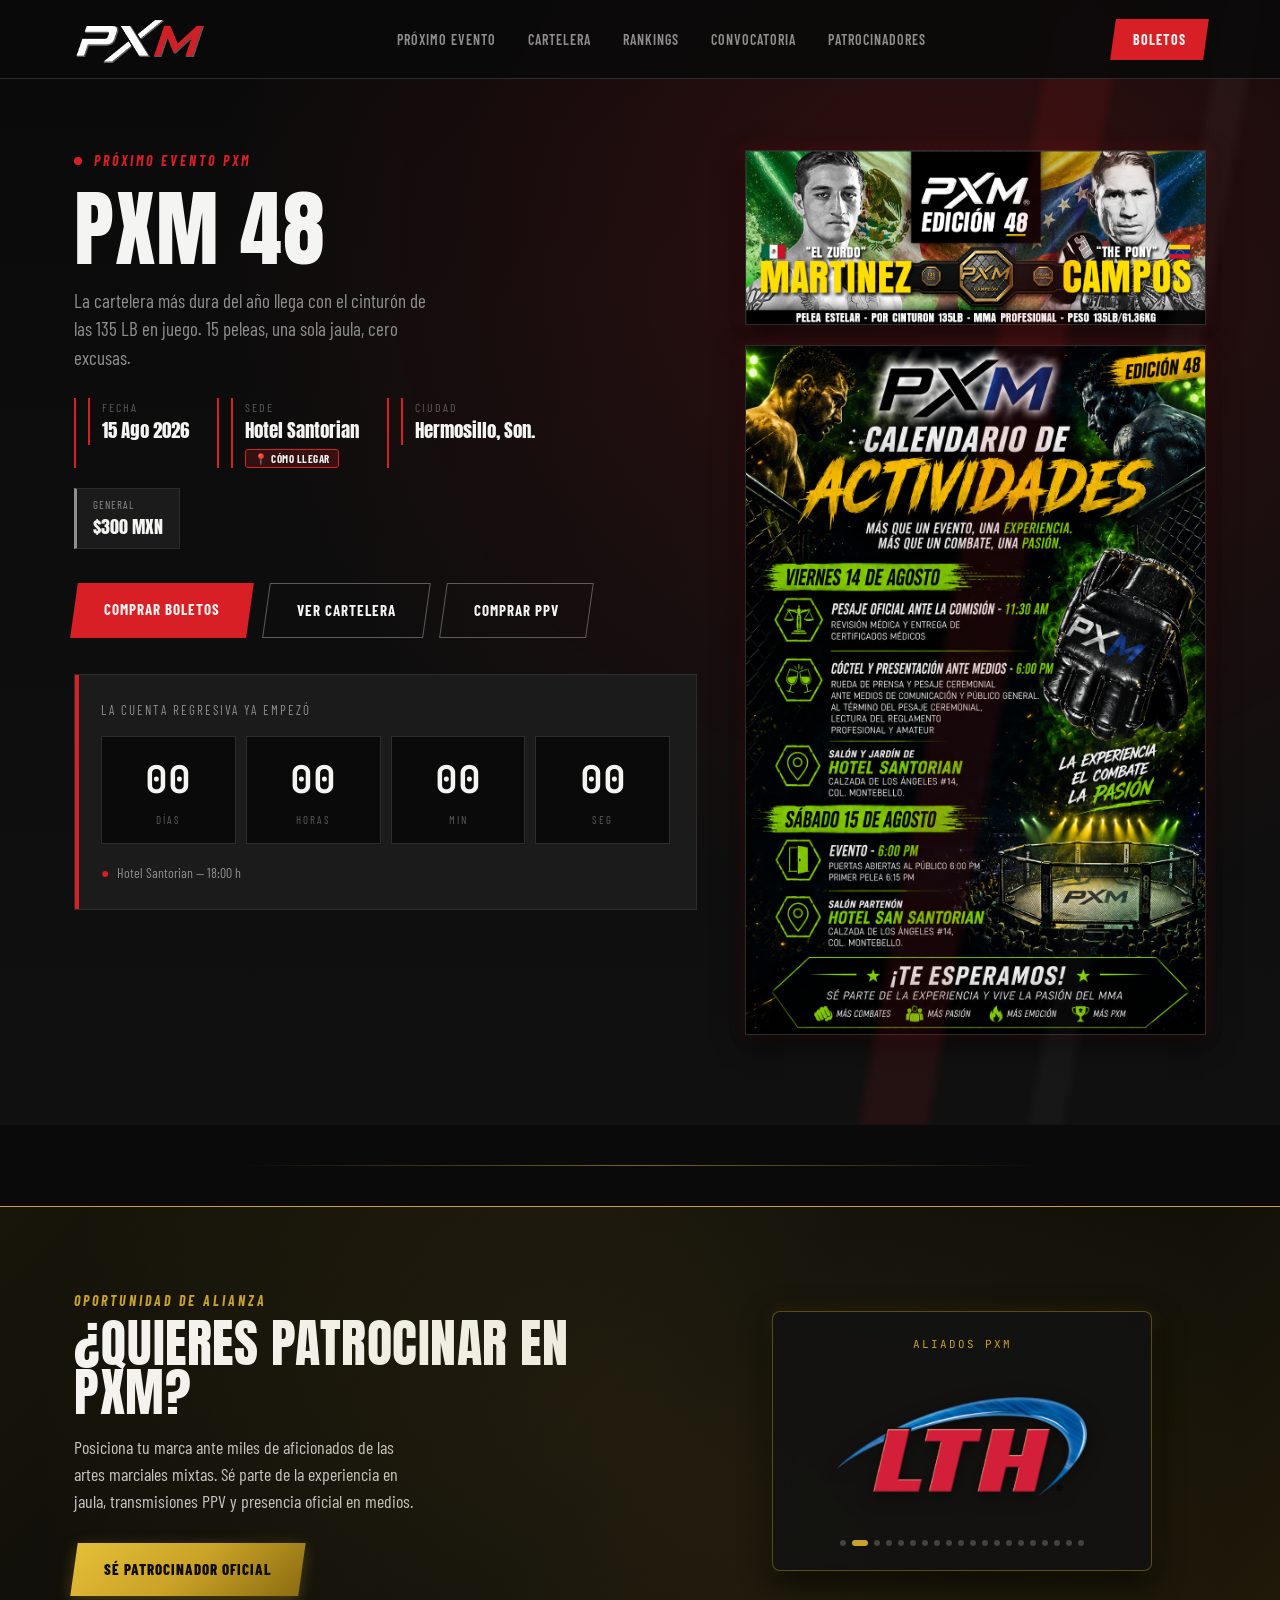
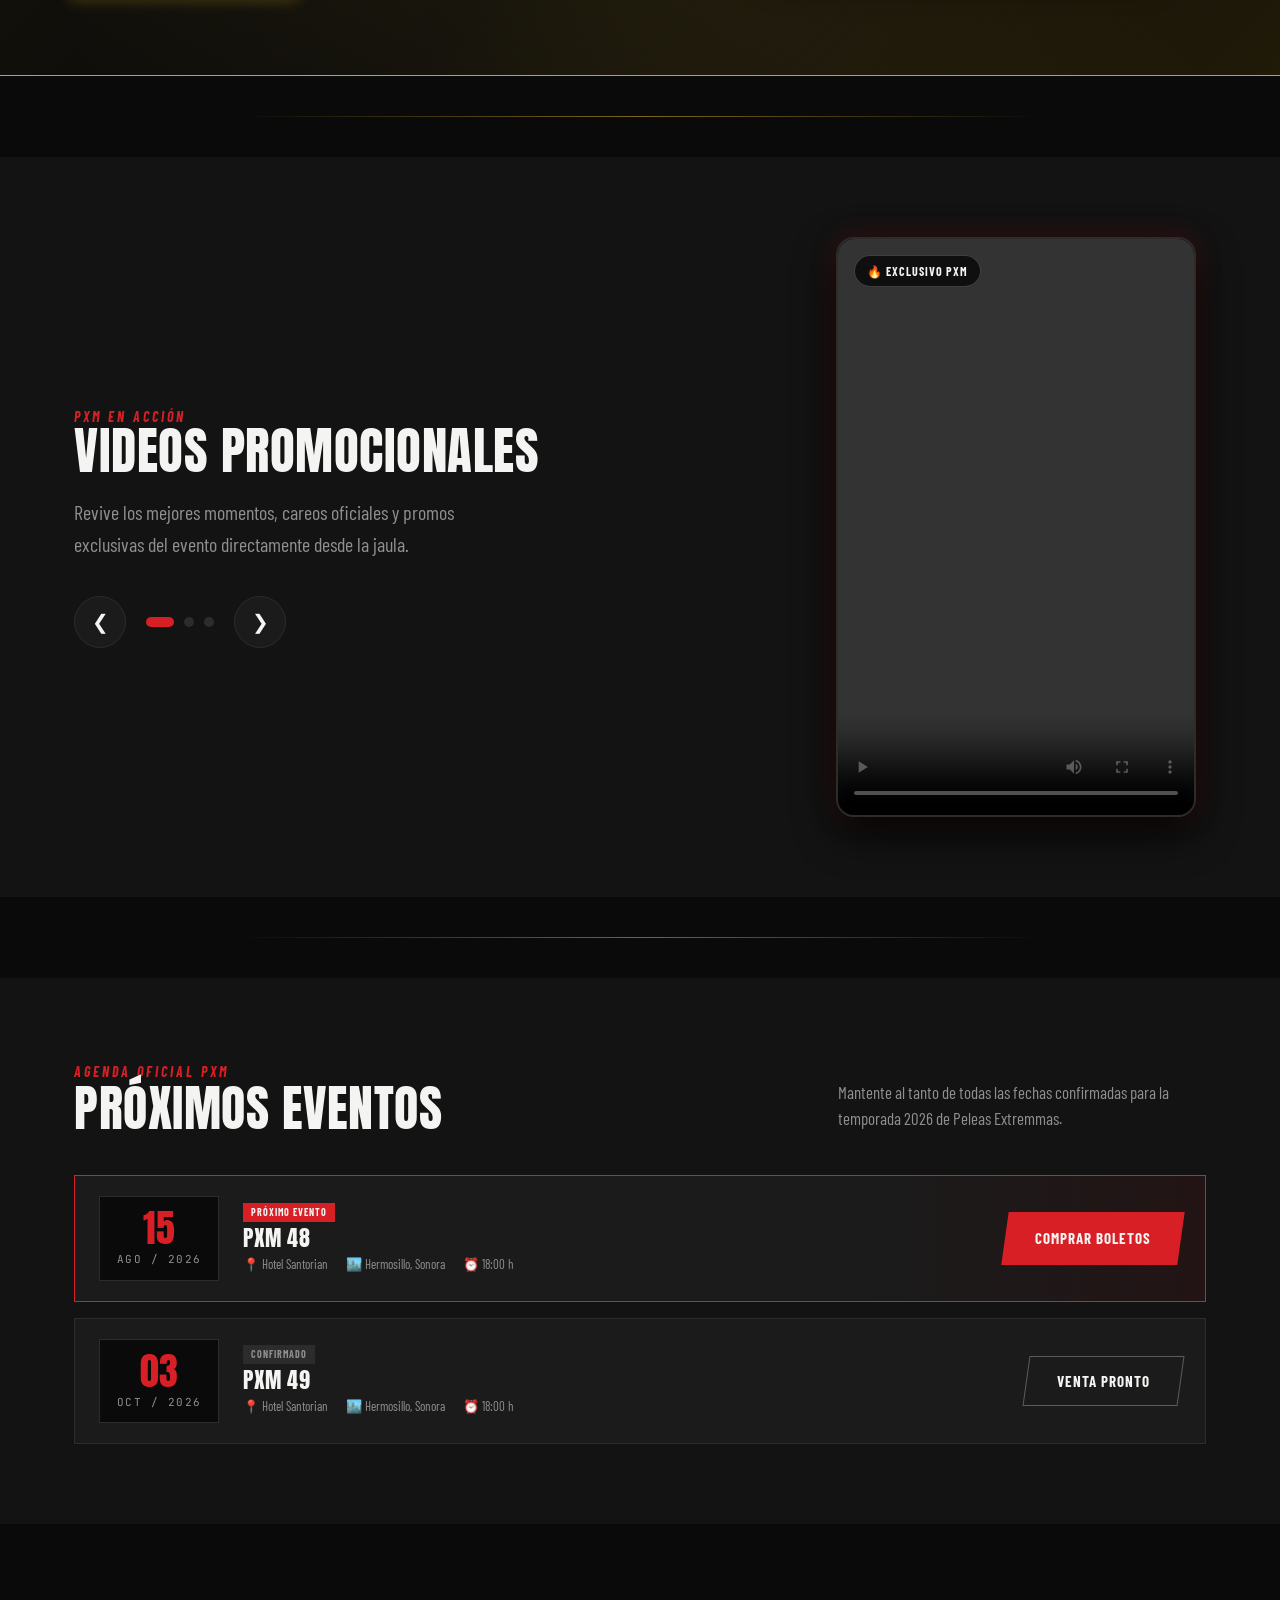
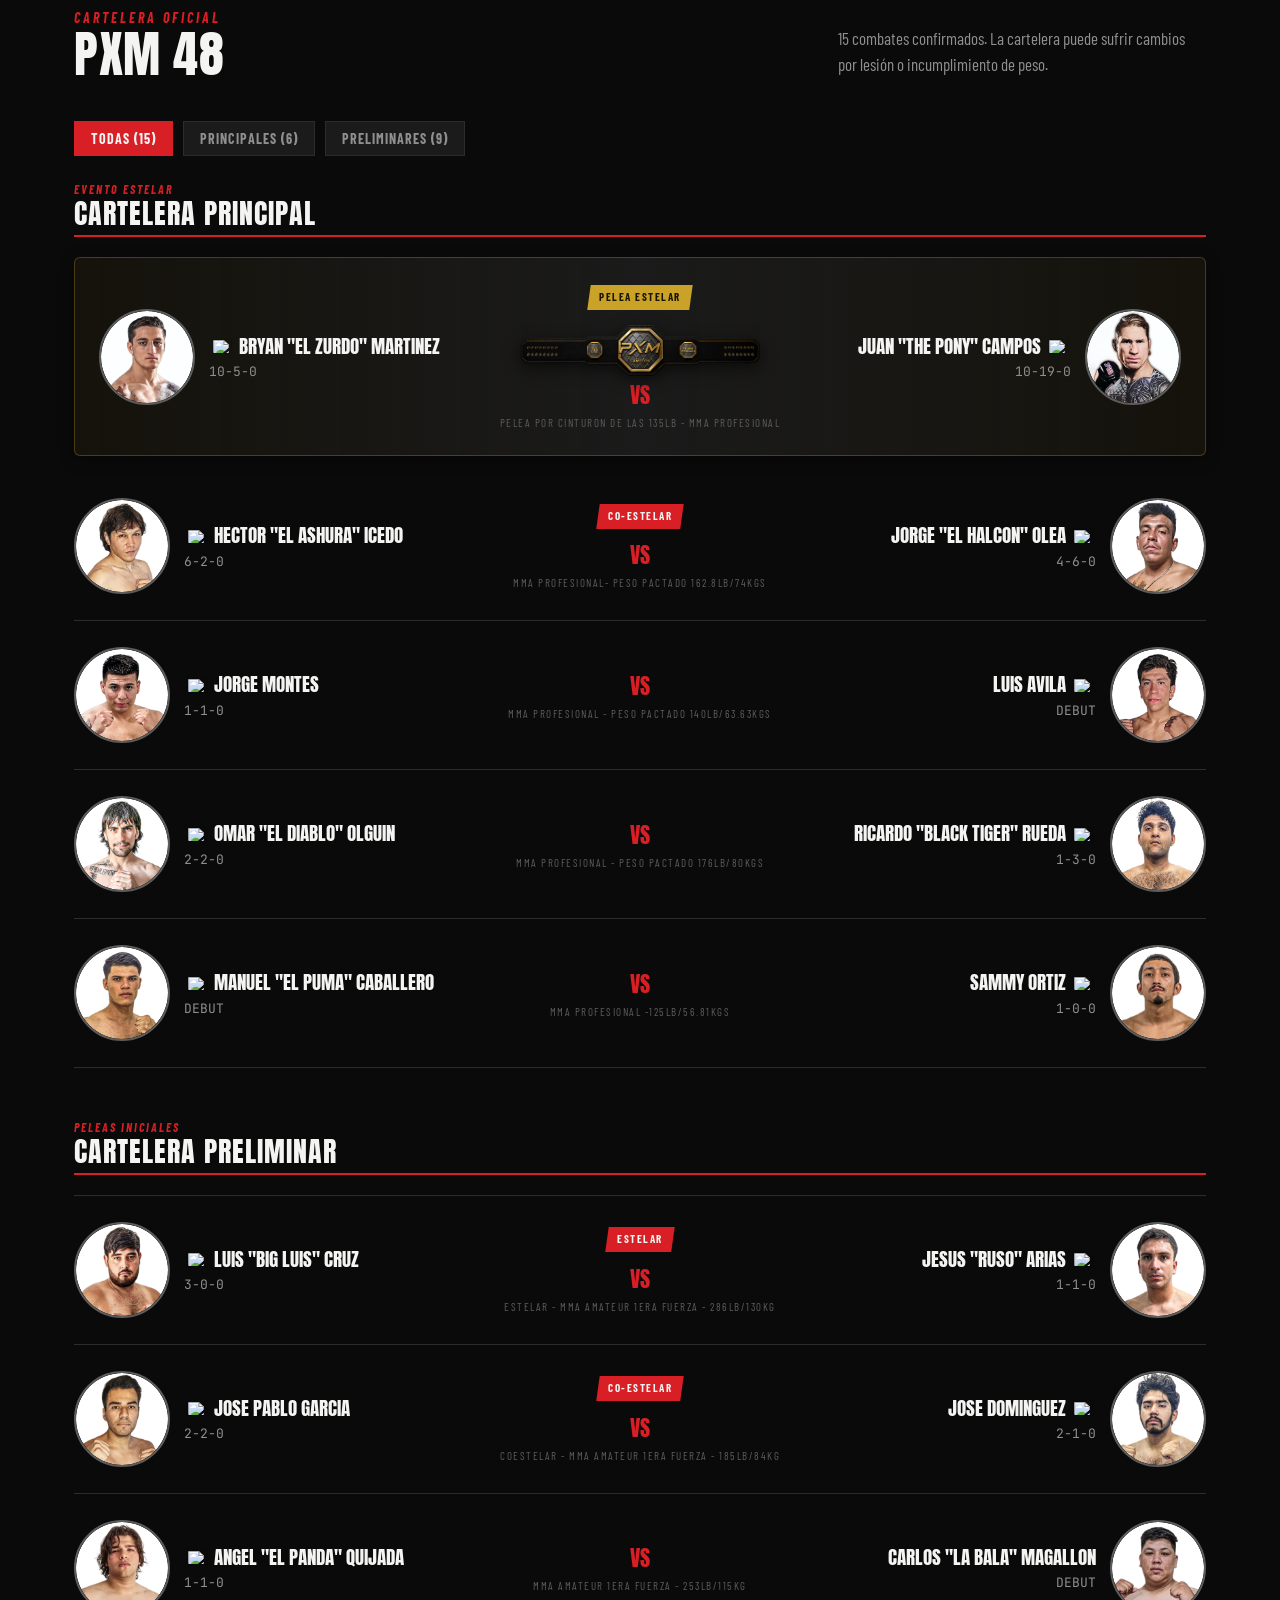
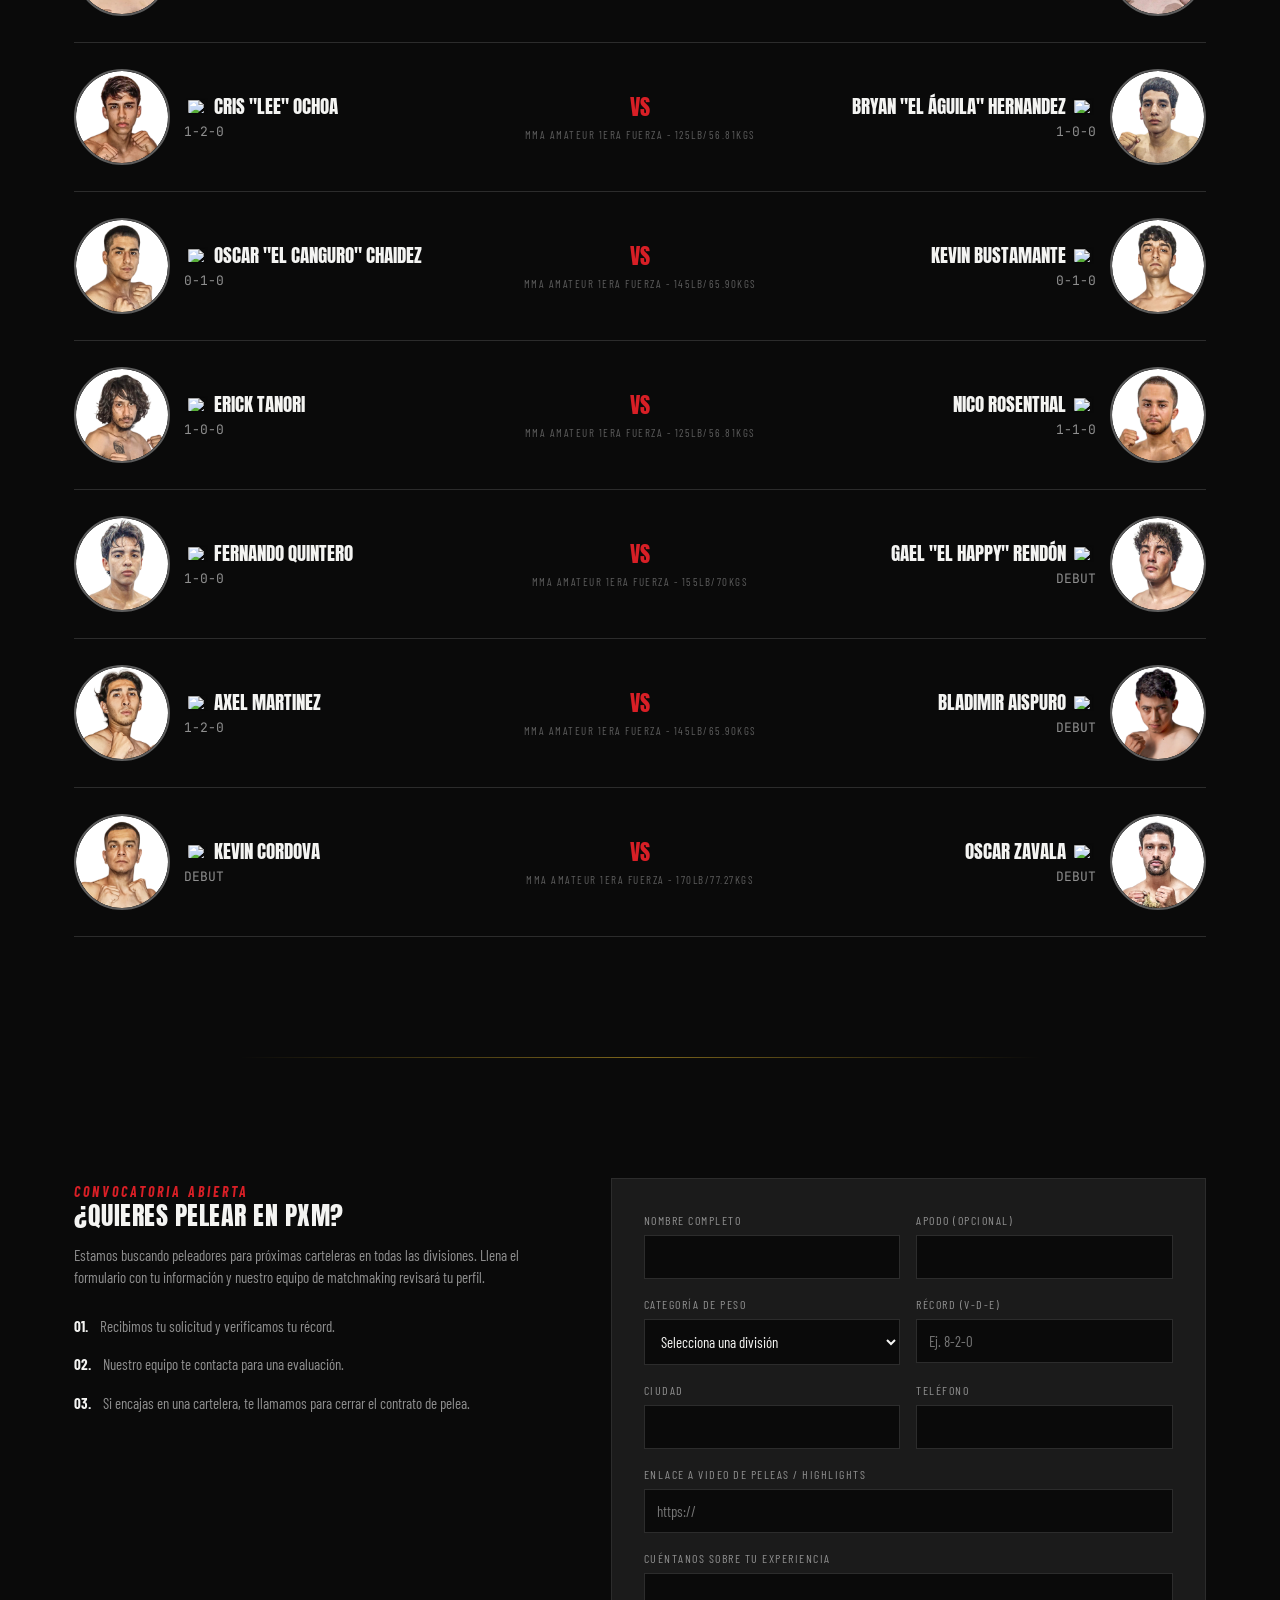
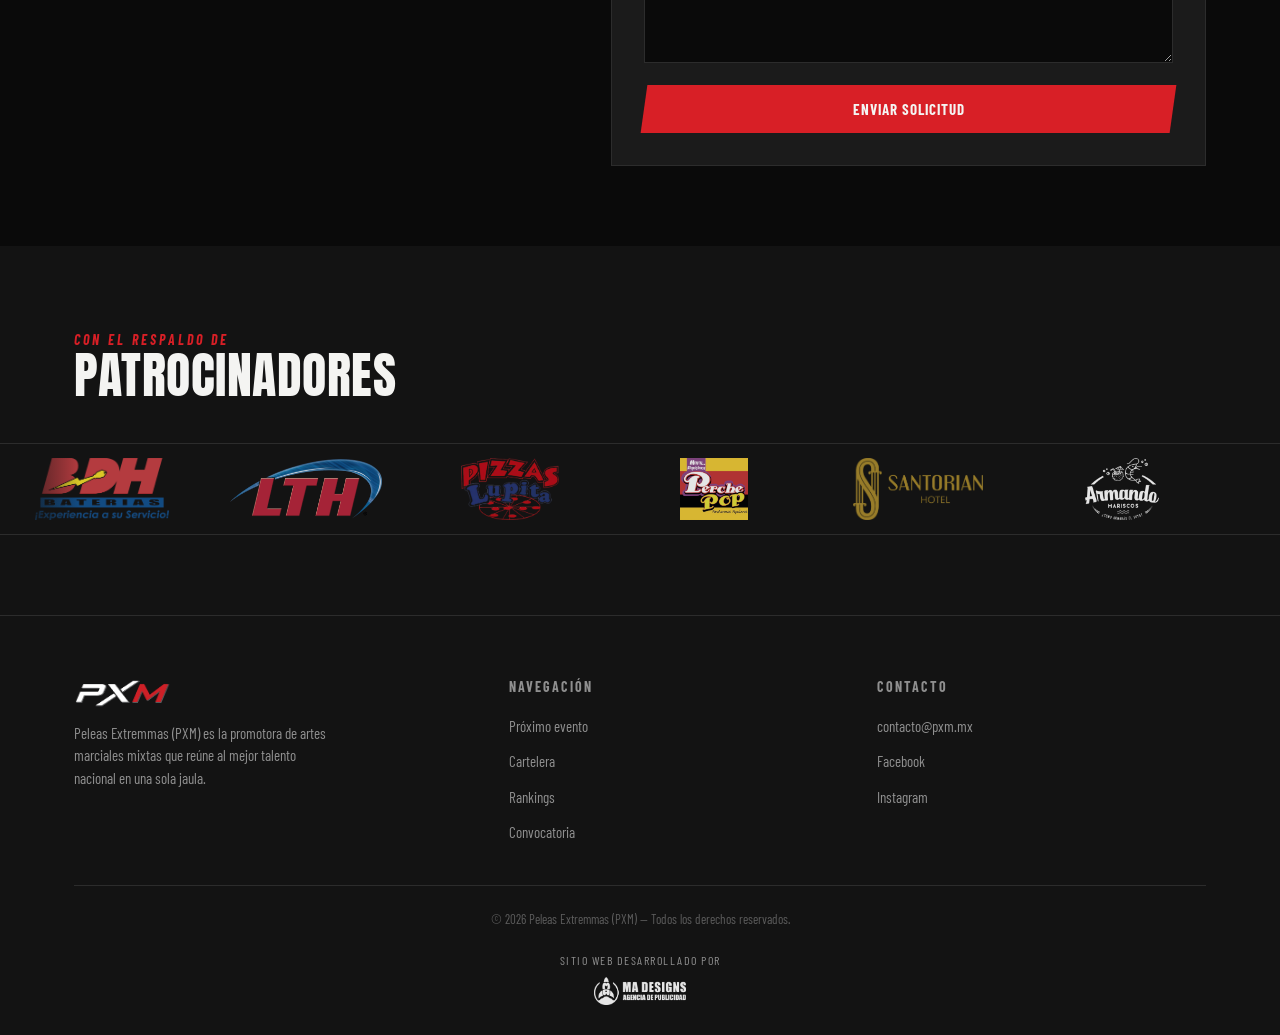
==== commit 80cf0b75: "Add files via upload" ====
--- a/index.html
+++ b/index.html
@@ -478,7 +478,6 @@
     {type:'main', coMain:true, a:'Hector "El Ashura" Icedo', flagA:'mx', recordA:'6-2-0', fotoA:'img/hector.jpg', b:'Jorge "El Halcon" Olea', flagB:'mx', recordB:'4-6-0', fotoB:'img/jorge.jpg', division:'MMA PROFESIONAL- PESO PACTADO 162.8LB/74KGS'},
     {type:'main', a:'Jorge Montes', flagA:'mx', recordA:'1-1-0', fotoA:'img/jorgemontes.jpg', b:'Luis Avila', flagB:'mx', recordB:'DEBUT', fotoB:'img/luisavila.jpg', division:'MMA PROFESIONAL - PESO PACTADO 140LB/63.63KGS'},
     {type:'main', a:'Omar "El Diablo" Olguin', flagA:'mx', recordA:'2-2-0', fotoA:'img/omarolguin.jpg', b:'Ricardo "Black Tiger" Rueda', flagB:'mx', recordB:'1-3-0', fotoB:'img/ricardorueda.jpg', division:'MMA PROFESIONAL - PESO PACTADO 176LB/80KGS'},
-    {type:'main', a:'Luis Caleb Arzac', flagA:'mx', recordA:'DEBUT', fotoA:'img/luiscalebarzac.jpg', b:'Abel "El Tiburon" Pinela', flagB:'mx', recordB:'0-1-0', fotoB:'img/abelpinela.jpg', division:'MMA PROFESIONAL - 155LB/70KGS'},
     {type:'main', a:'Manuel "El Puma" Caballero', flagA:'mx', recordA:'DEBUT', fotoA:'img/manuelcaballero.jpg', b:'Sammy Ortiz', flagB:'us', recordB:'1-0-0', fotoB:'img/sammyortiz.jpg', division:'MMA PROFESIONAL -125LB/56.81KGS'},
 
     // --- PRELIMINARES ---
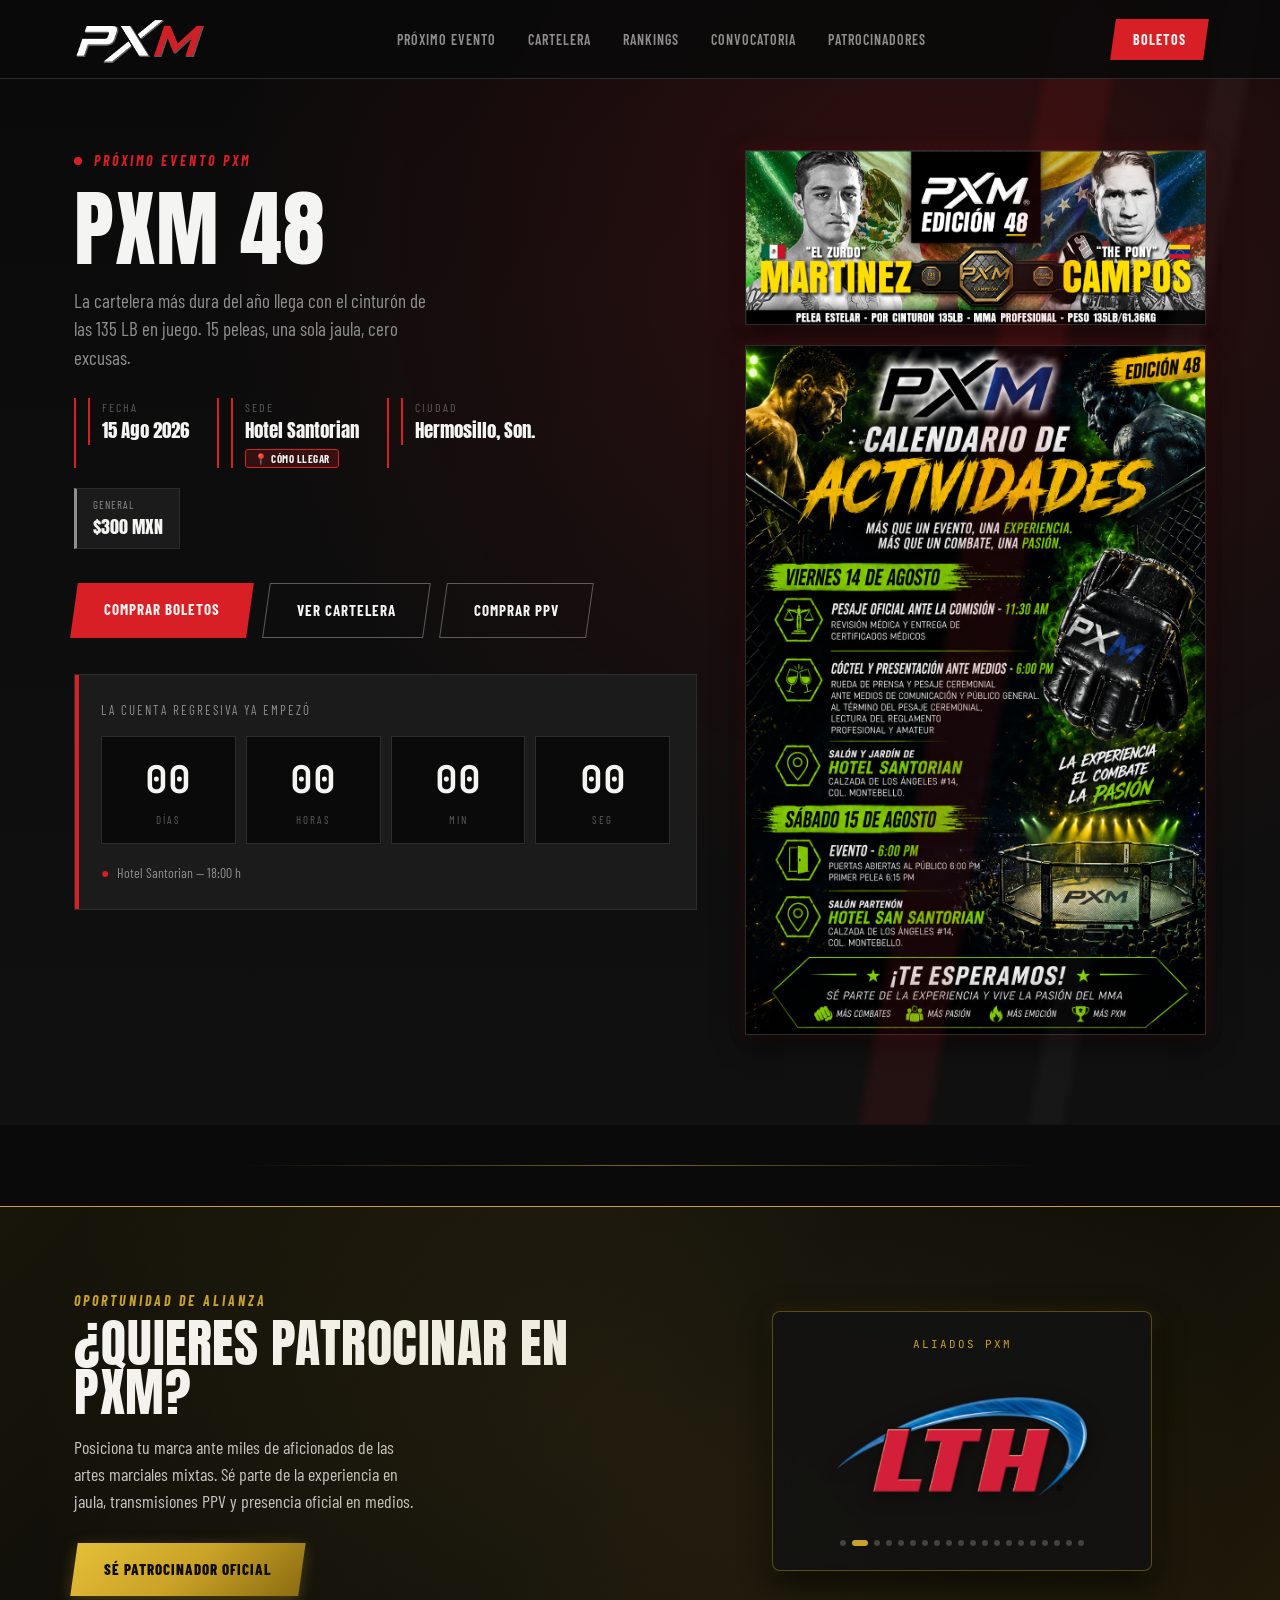
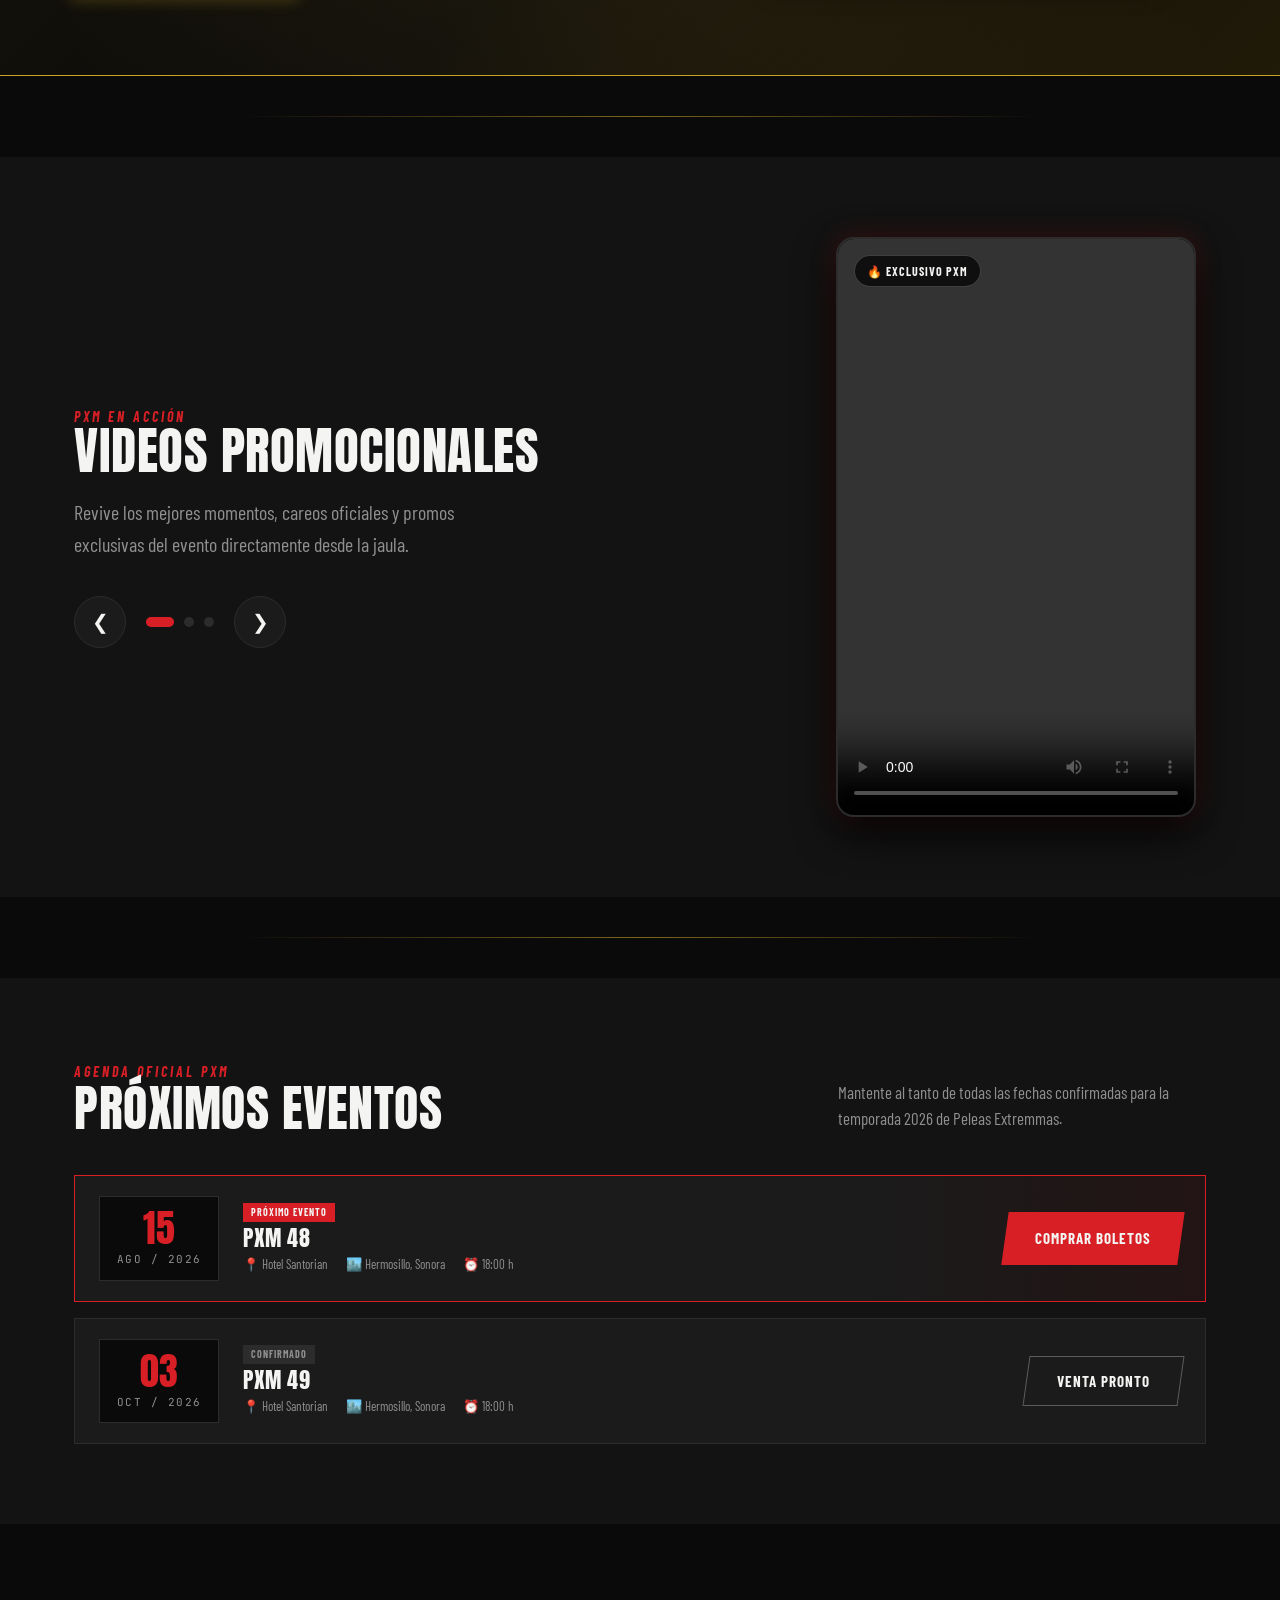
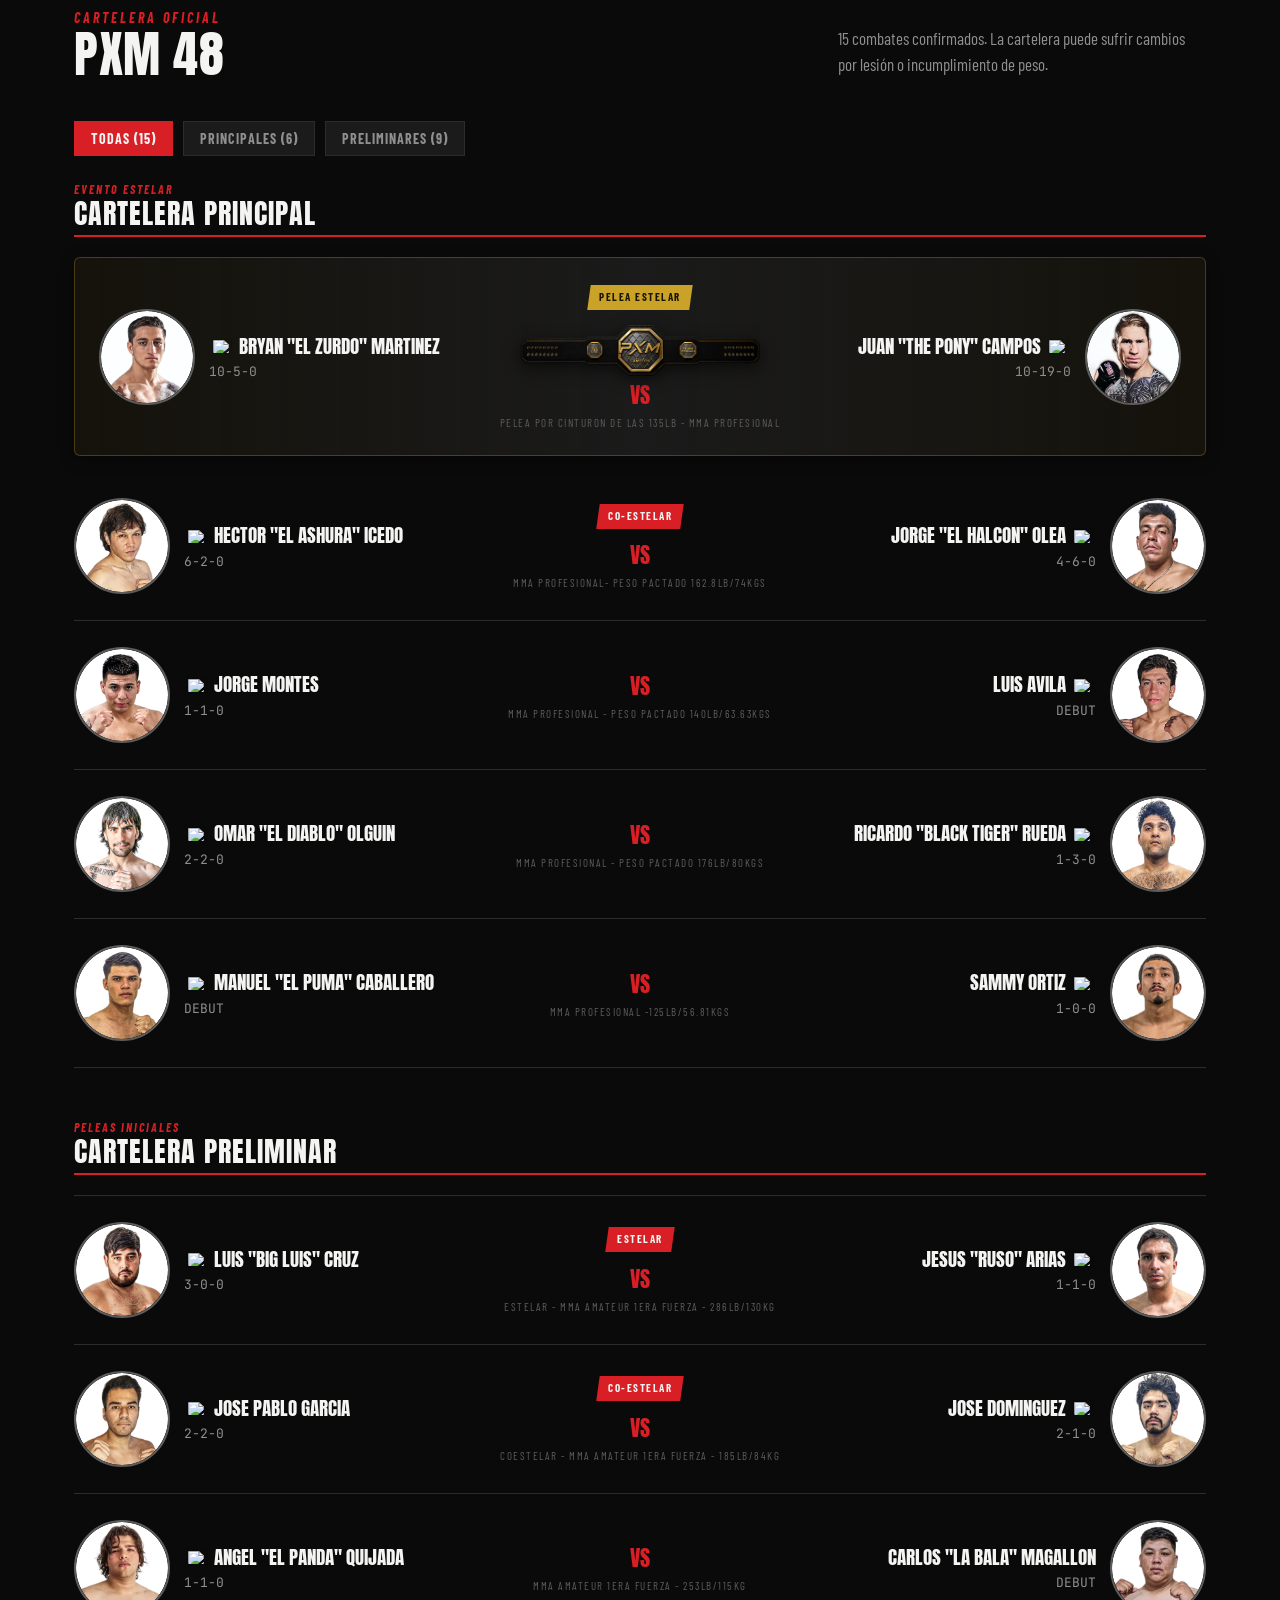
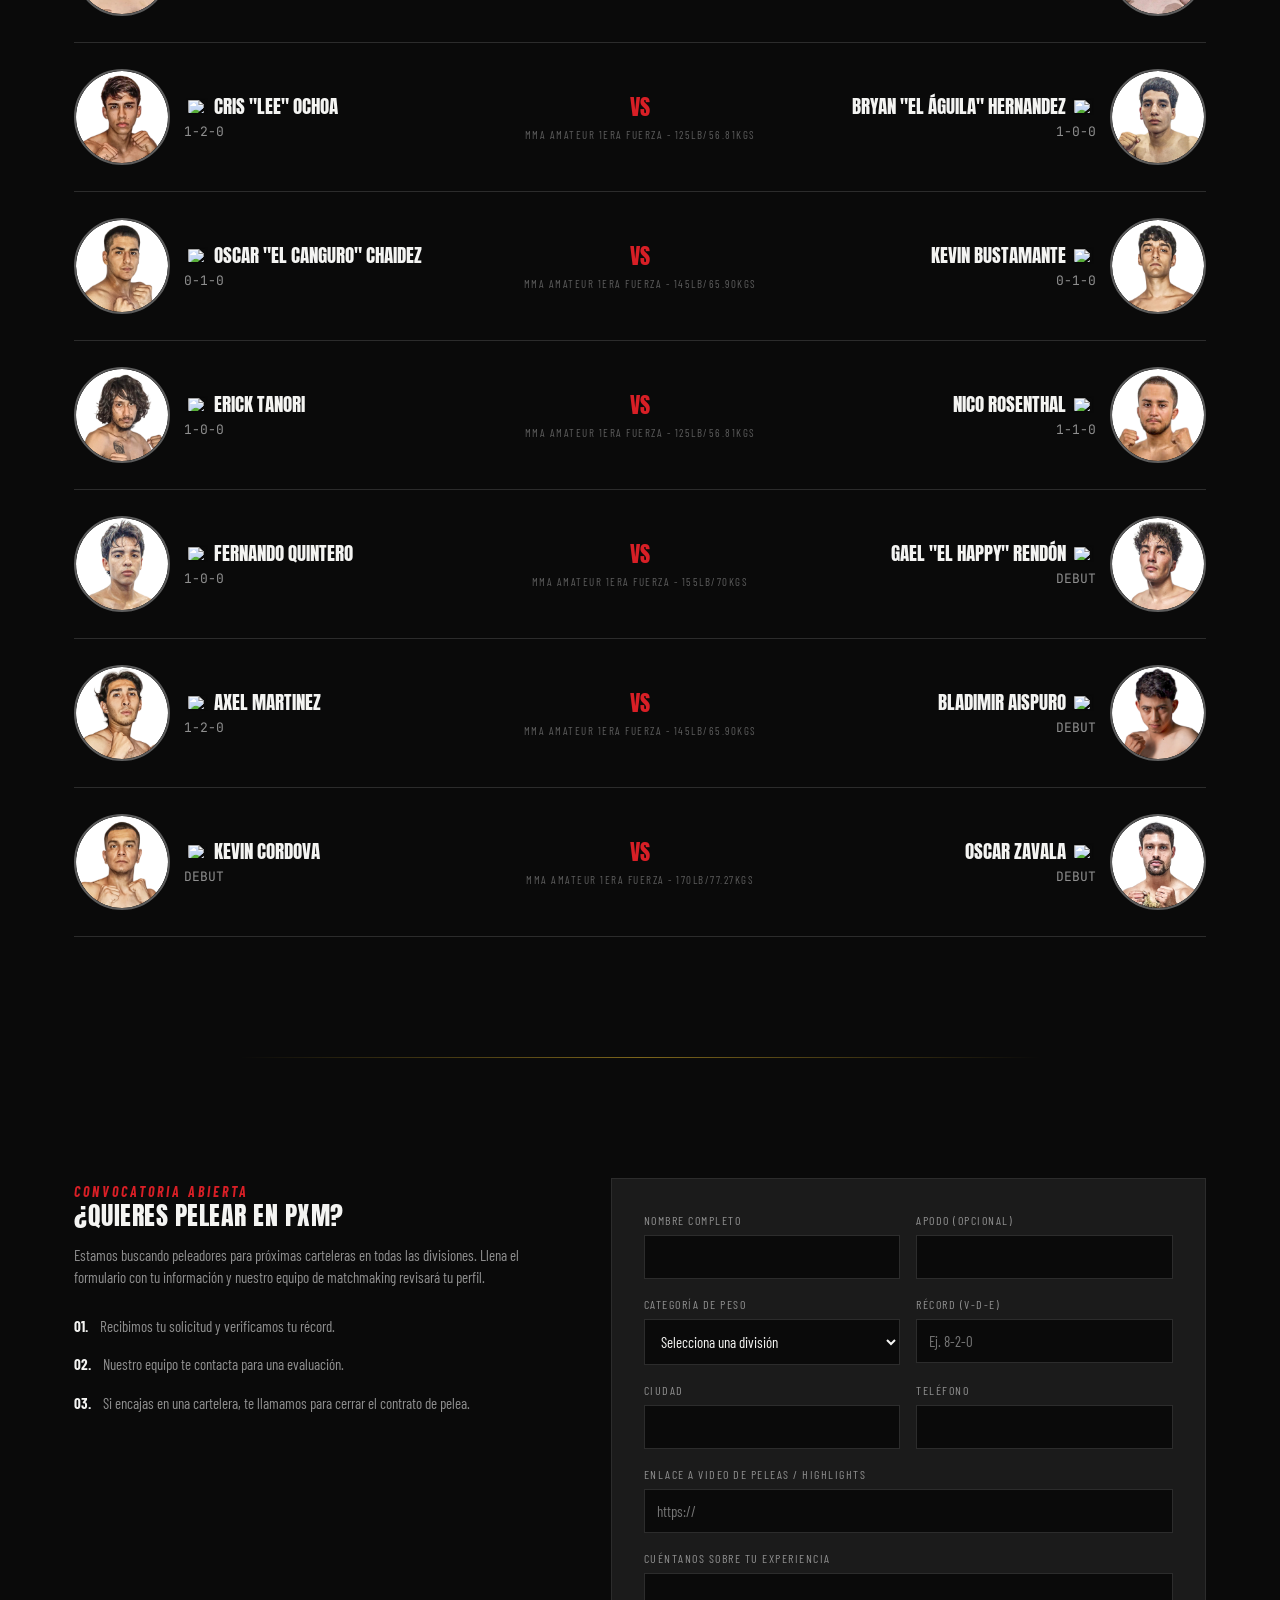
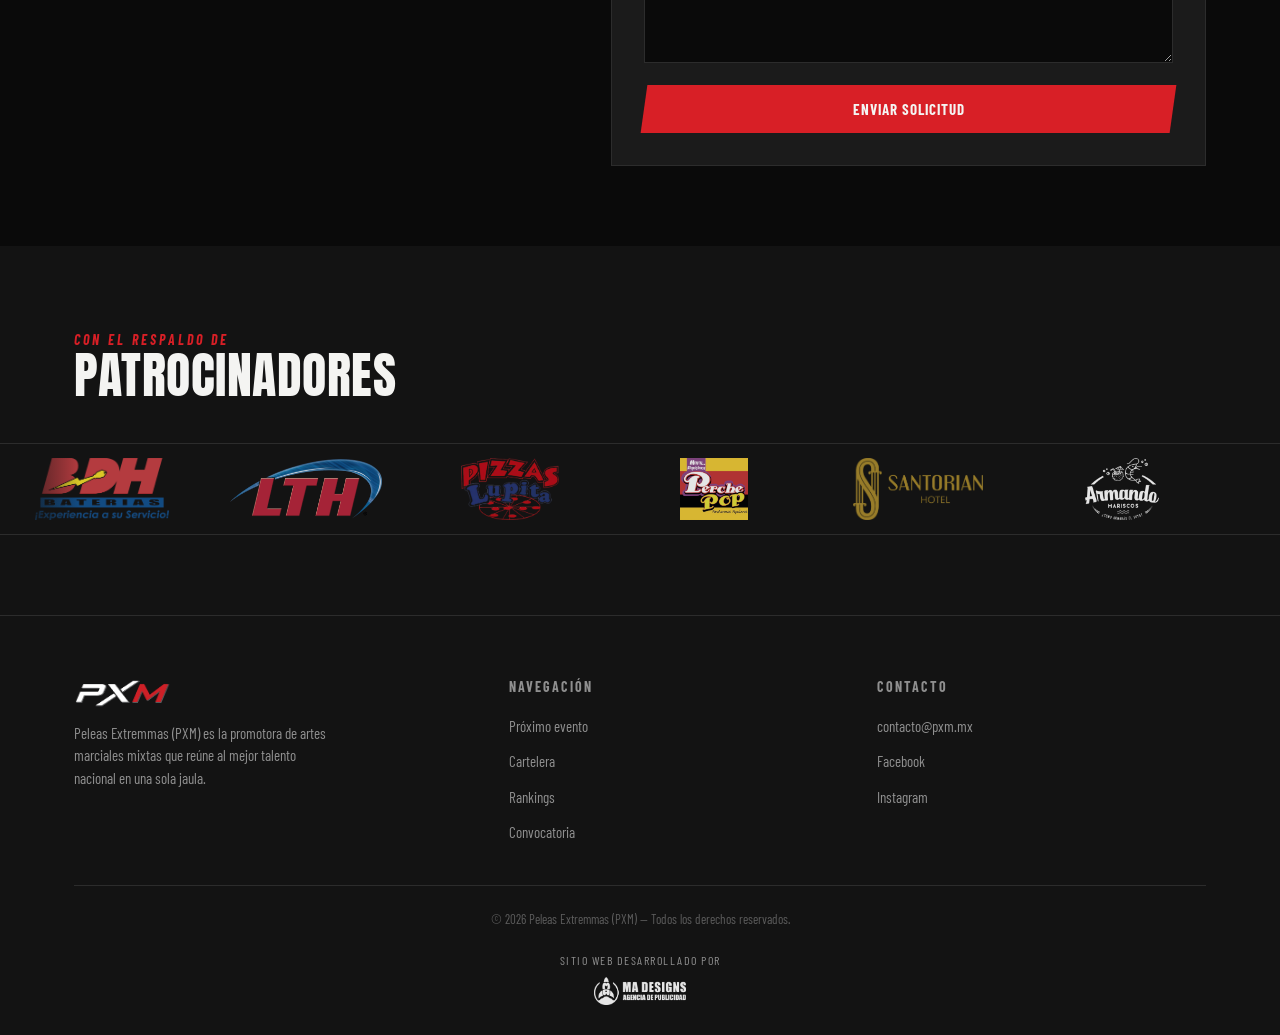
==== commit ff3bae0a: "Add files via upload" ====
--- a/index.html
+++ b/index.html
@@ -465,7 +465,6 @@
   updateCountdown();
   setInterval(updateCountdown, 1000);
 
-  // Helper para Banderas PNG
   function flagHTML(codigo) {
     if (!codigo) return '';
     return `<img src="https://flagcdn.com/24x18/${codigo.toLowerCase()}.png" alt="${codigo}" class="flag-icon" loading="lazy">`;
@@ -492,7 +491,6 @@
     {type:'prelim', a:'Kevin Cordova', flagA:'mx', recordA:'DEBUT', fotoA:'img/kevincordova.jpg', b:'Oscar Zavala', flagB:'mx', recordB:'DEBUT', fotoB:'img/oscarzavala.jpg', division:'MMA AMATEUR 1ERA FUERZA - 170LB/77.27KGS'}
   ];
 
-  // Generador de Tarjeta con Cinturón
   function renderFightCard(f) {
     return `
       <div class="card-fight ${f.title ? 'card-fight--title' : ''}">
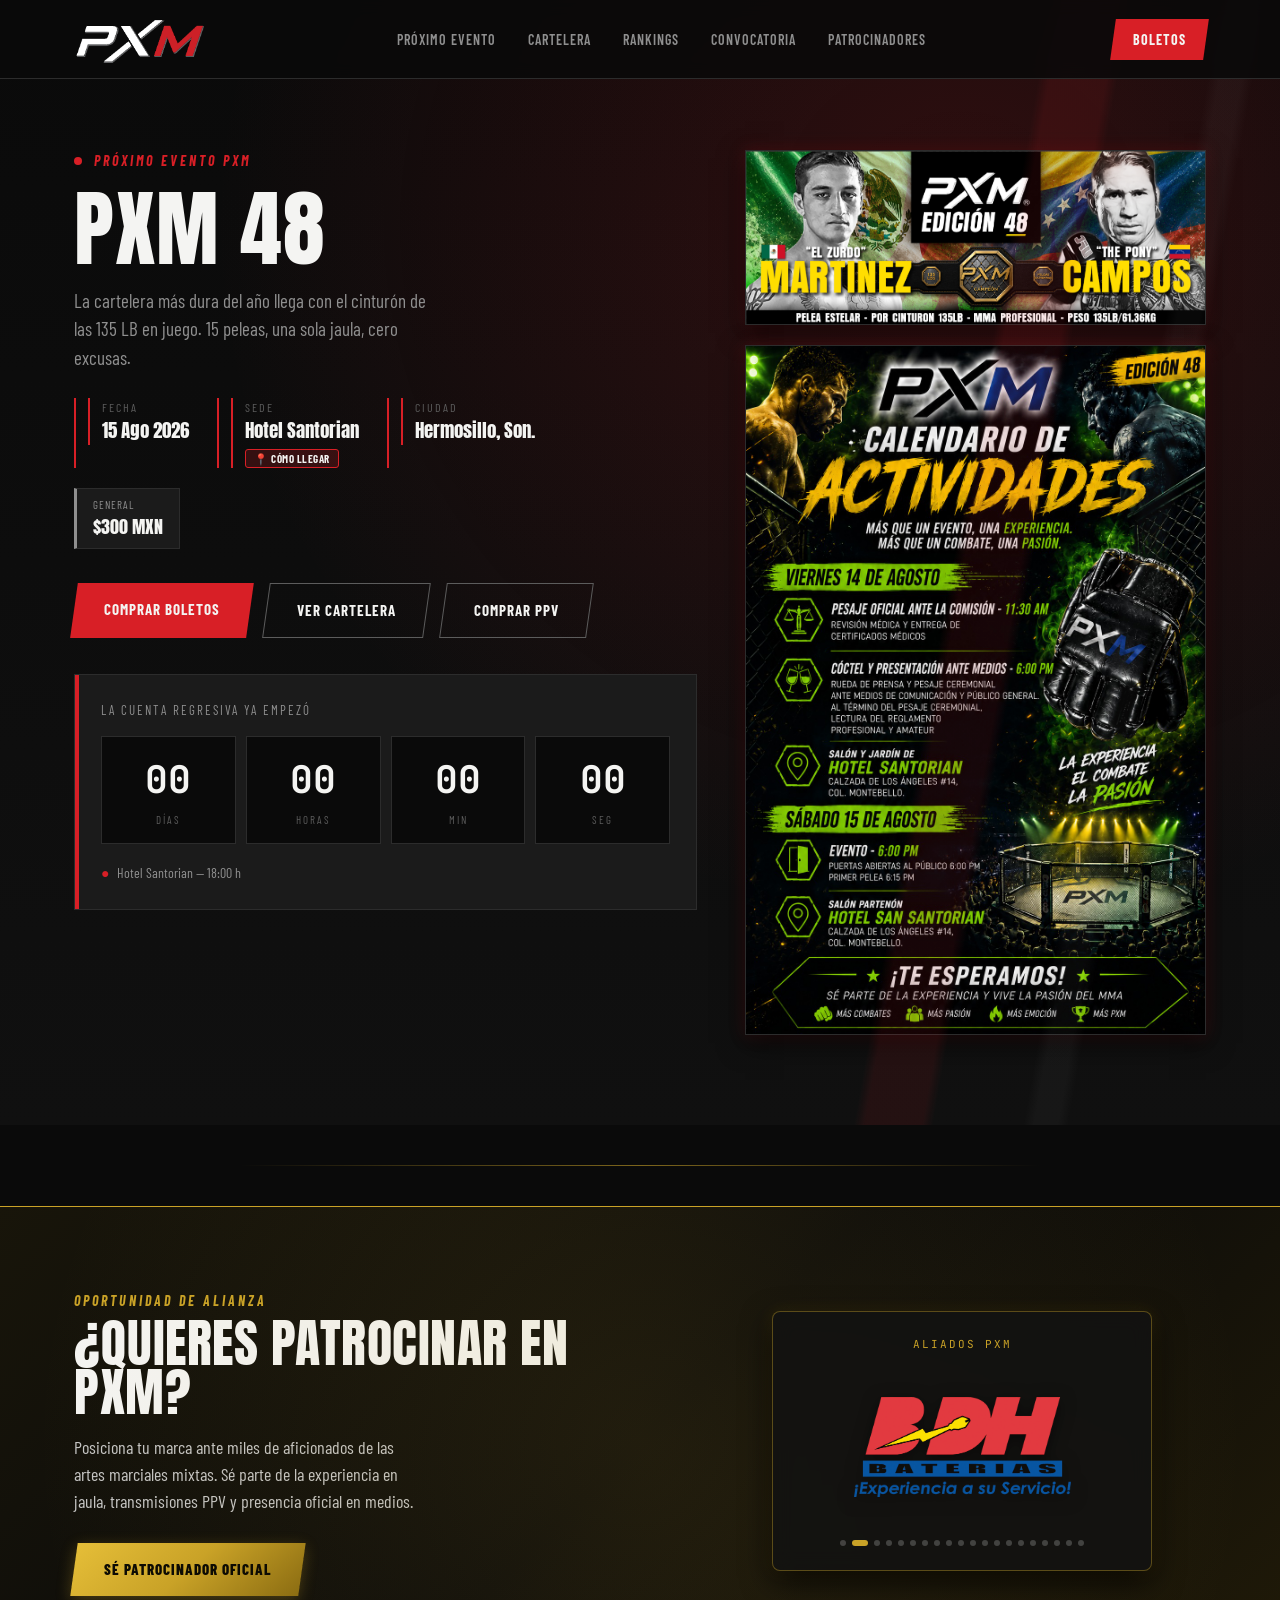
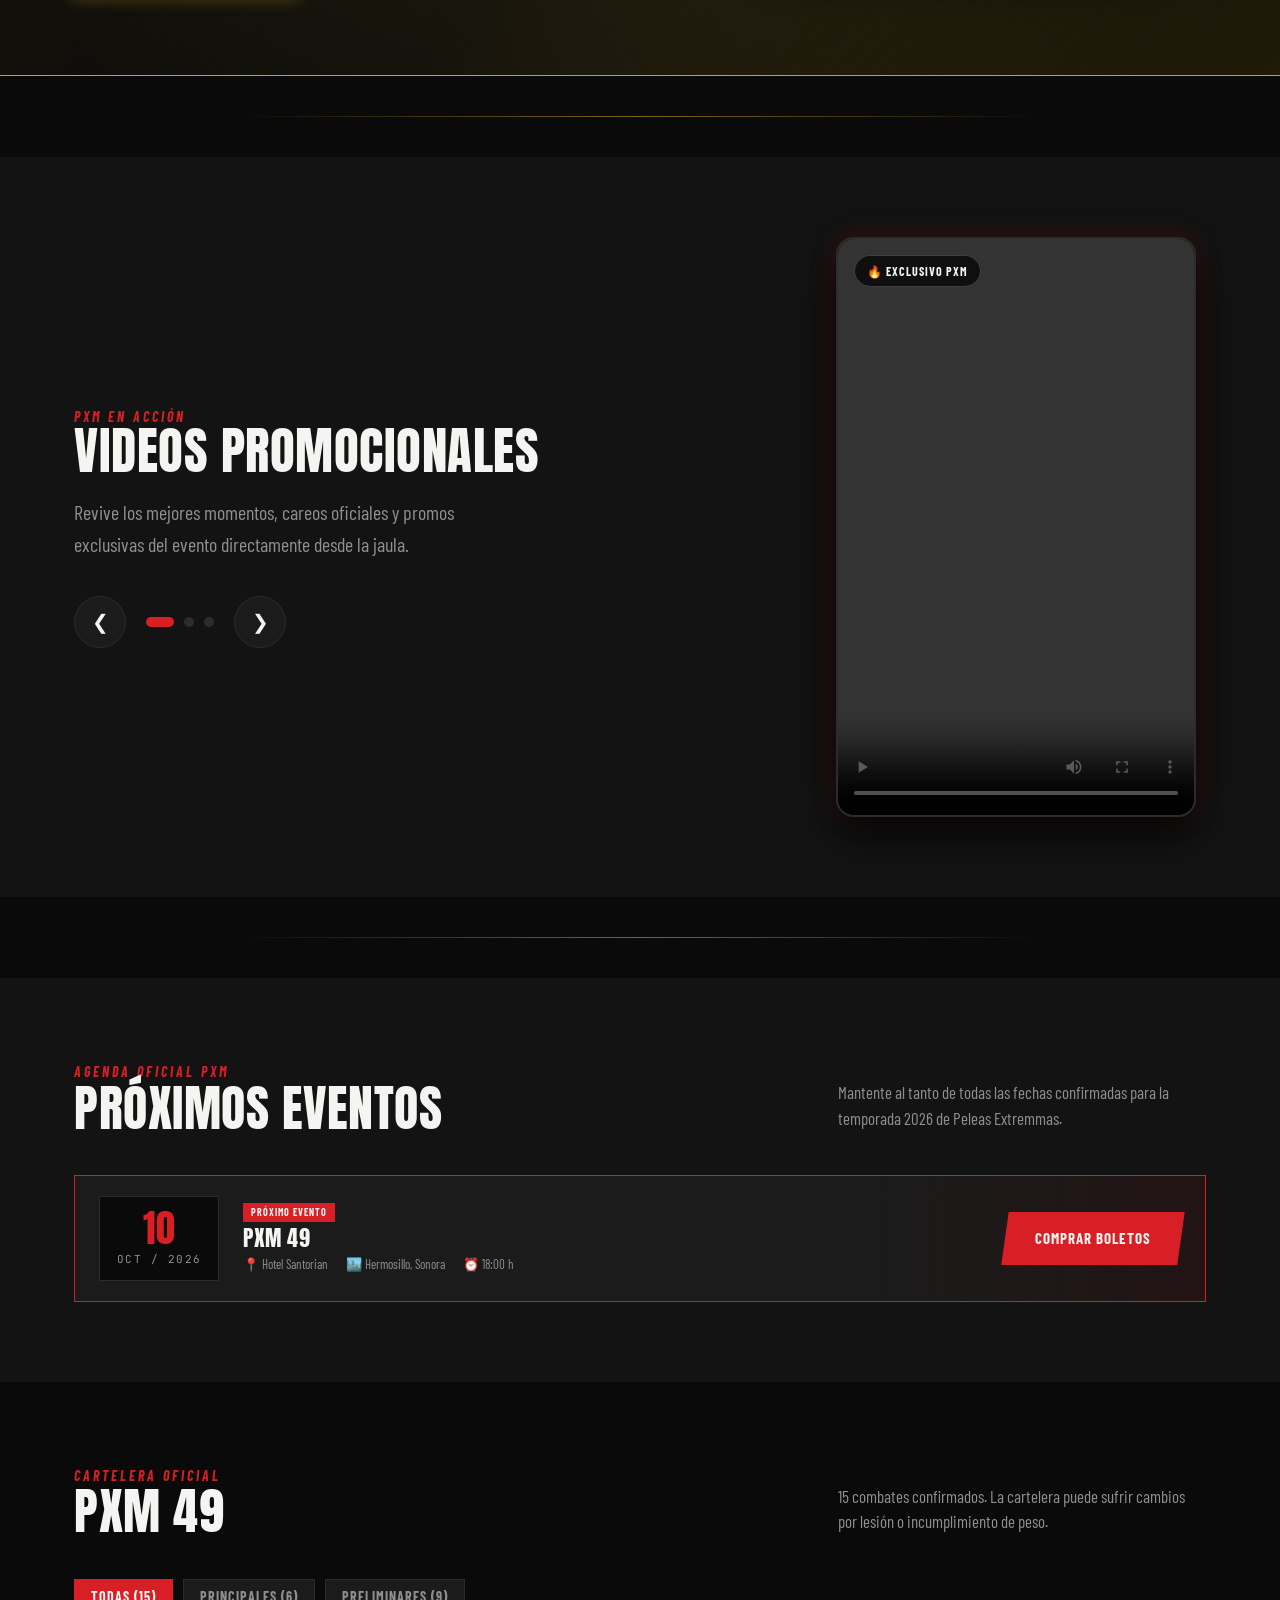
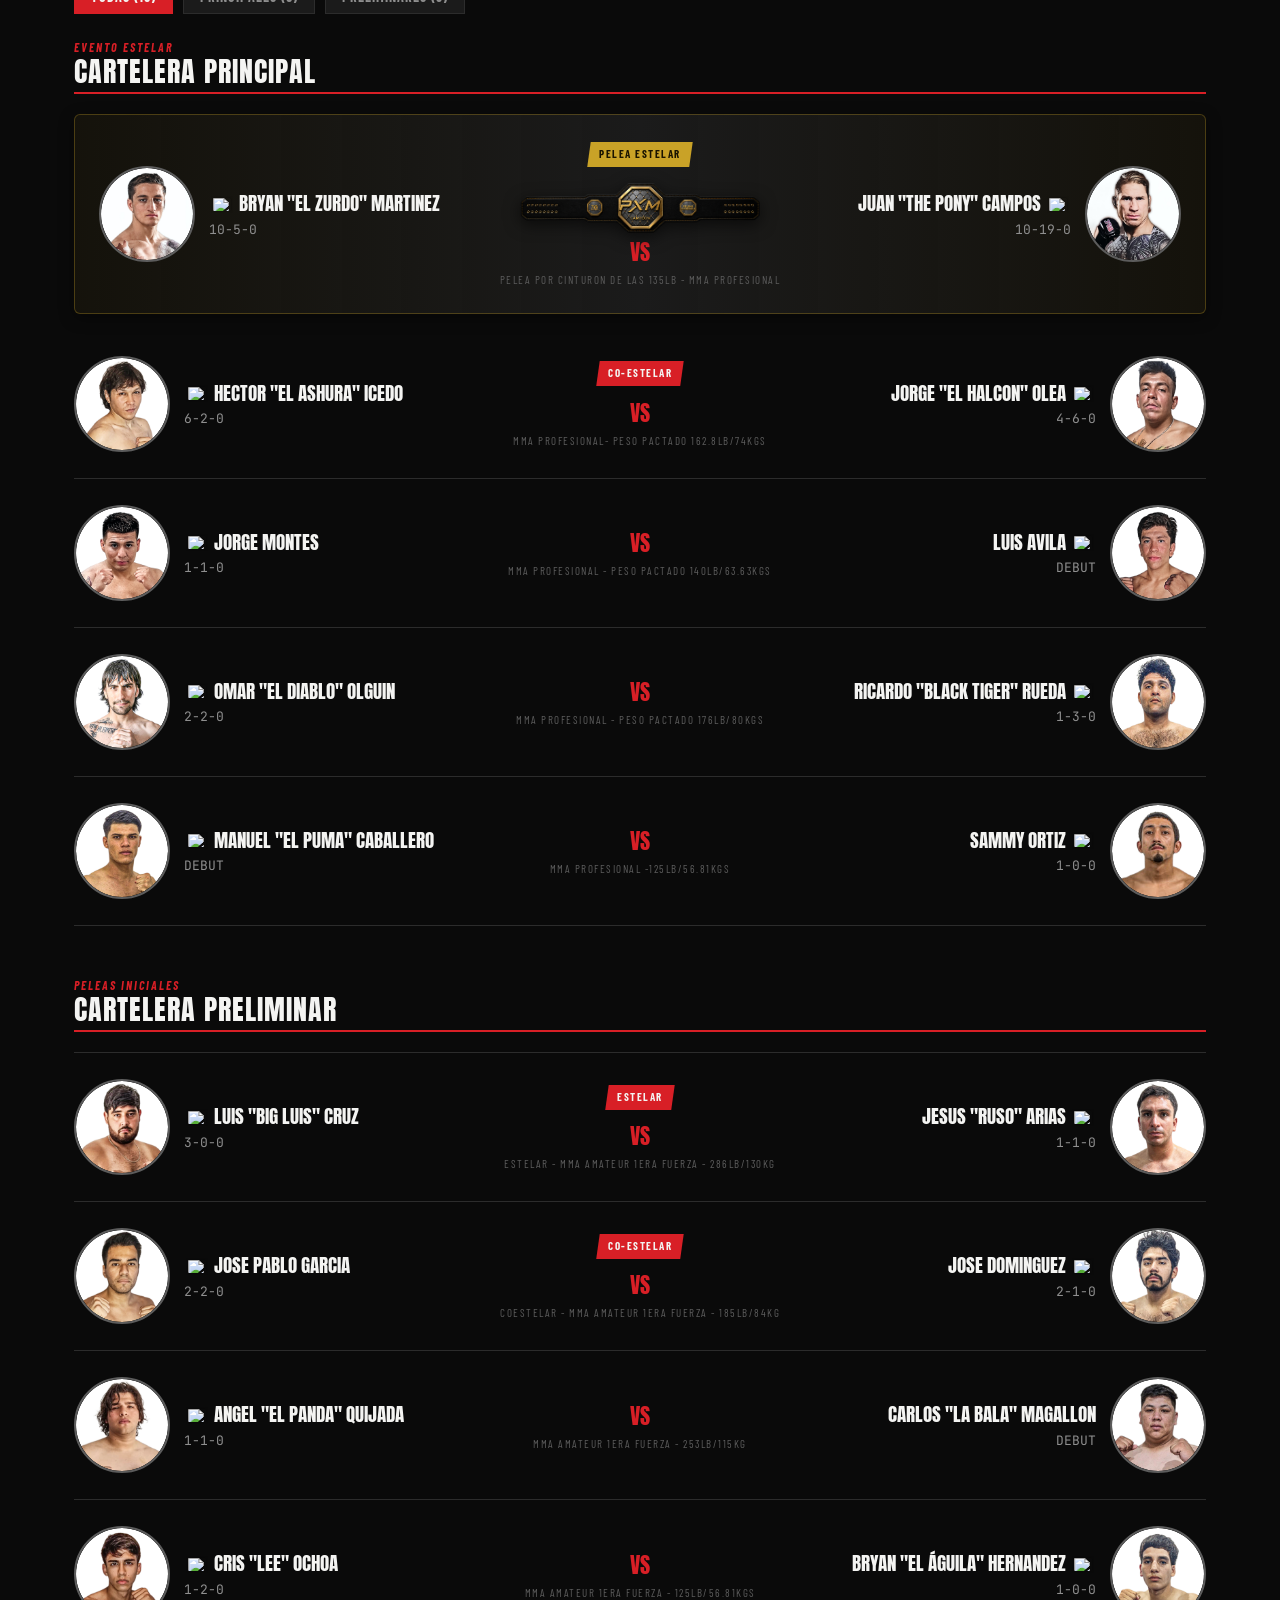
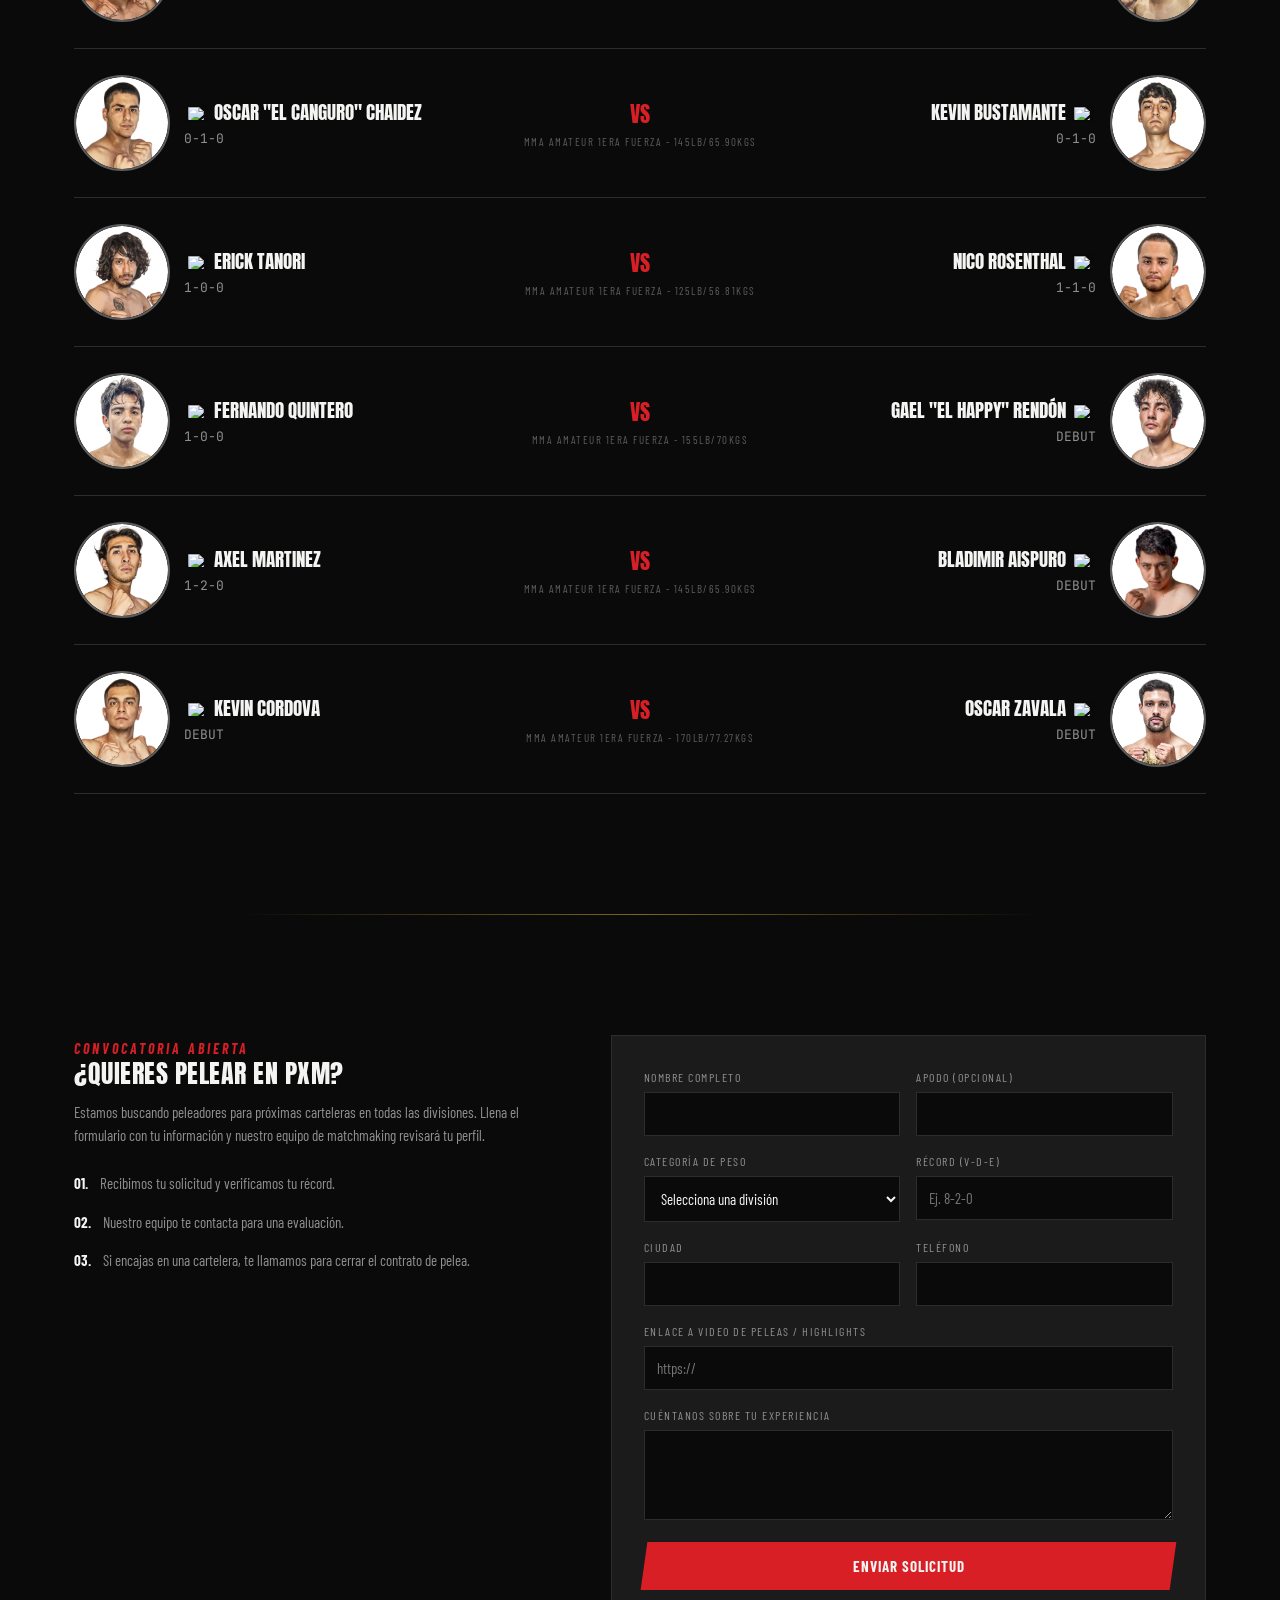
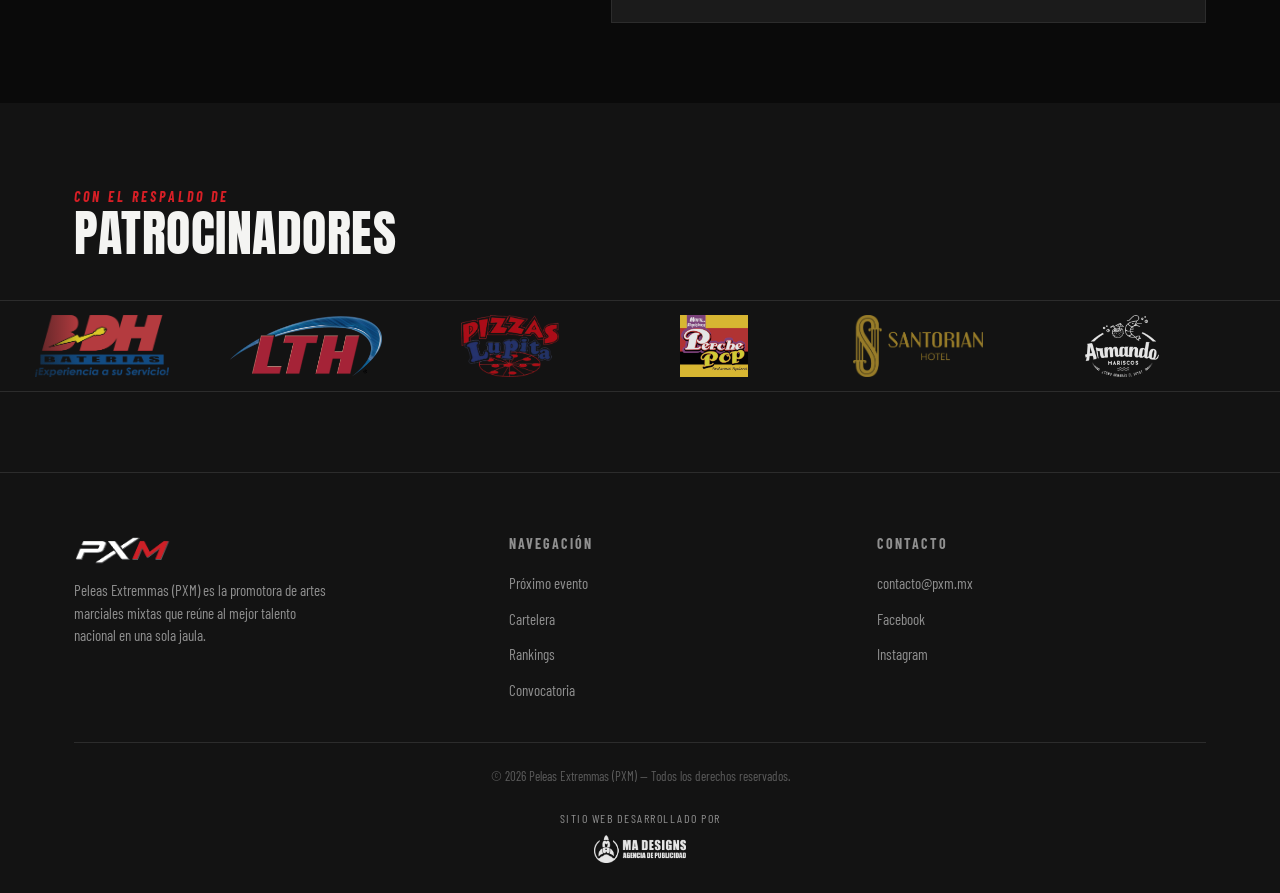
==== commit ff913c1a: "Add files via upload" ====
--- a/index.html
+++ b/index.html
@@ -210,33 +210,11 @@
         <!-- EVENTO 1 (EVENTO ACTUAL / PRÓXIMO) -->
         <article class="event-card event-card--active">
           <div class="event-card__date">
-            <span class="event-card__day">15</span>
-            <span class="event-card__month">AGO / 2026</span>
+            <span class="event-card__day">10</span>
+            <span class="event-card__month">OCT / 2026</span>
           </div>
           <div class="event-card__content">
             <div class="event-card__badge">Próximo Evento</div>
-            <h3 class="event-card__title">PXM 48</h3>
-            <div class="event-card__info">
-              <span>📍 Hotel Santorian</span>
-              <span>🏙️ Hermosillo, Sonora</span>
-              <span>⏰ 18:00 h</span>
-            </div>
-          </div>
-          <div class="event-card__action">
-            <a href="https://wa.link/tl5lb6" target="_blank" rel="noopener noreferrer" class="btn btn--primary">
-              <span>Comprar Boletos</span>
-            </a>
-          </div>
-        </article>
-
-        <!-- EVENTO 2 -->
-        <article class="event-card">
-          <div class="event-card__date">
-            <span class="event-card__day">03</span>
-            <span class="event-card__month">OCT / 2026</span>
-          </div>
-          <div class="event-card__content">
-            <div class="event-card__badge event-card__badge--sub">Confirmado</div>
             <h3 class="event-card__title">PXM 49</h3>
             <div class="event-card__info">
               <span>📍 Hotel Santorian</span>
@@ -245,9 +223,9 @@
             </div>
           </div>
           <div class="event-card__action">
-            <button class="btn btn--ghost" disabled>
-              <span>Venta Pronto</span>
-            </button>
+            <a href="https://wa.link/tl5lb6" target="_blank" rel="noopener noreferrer" class="btn btn--primary">
+              <span>Comprar Boletos</span>
+            </a>
           </div>
         </article>
 
@@ -261,7 +239,7 @@
       <div class="section__head">
         <div>
           <span class="eyebrow">Cartelera oficial</span>
-          <h2>PXM 48</h2>
+          <h2>PXM 49</h2>
         </div>
         <p>15 combates confirmados. La cartelera puede sufrir cambios por lesión o incumplimiento de peso.</p>
       </div>
@@ -444,7 +422,7 @@
   }
 
   // Cuenta regresiva
-  const eventDate = new Date(2026, 7, 15, 18, 0, 0).getTime();
+  const eventDate = new Date(2026, 9, 10, 18, 0, 0).getTime();
   function updateCountdown(){
     const cdDays = document.getElementById('cd-days');
     if (!cdDays) return;
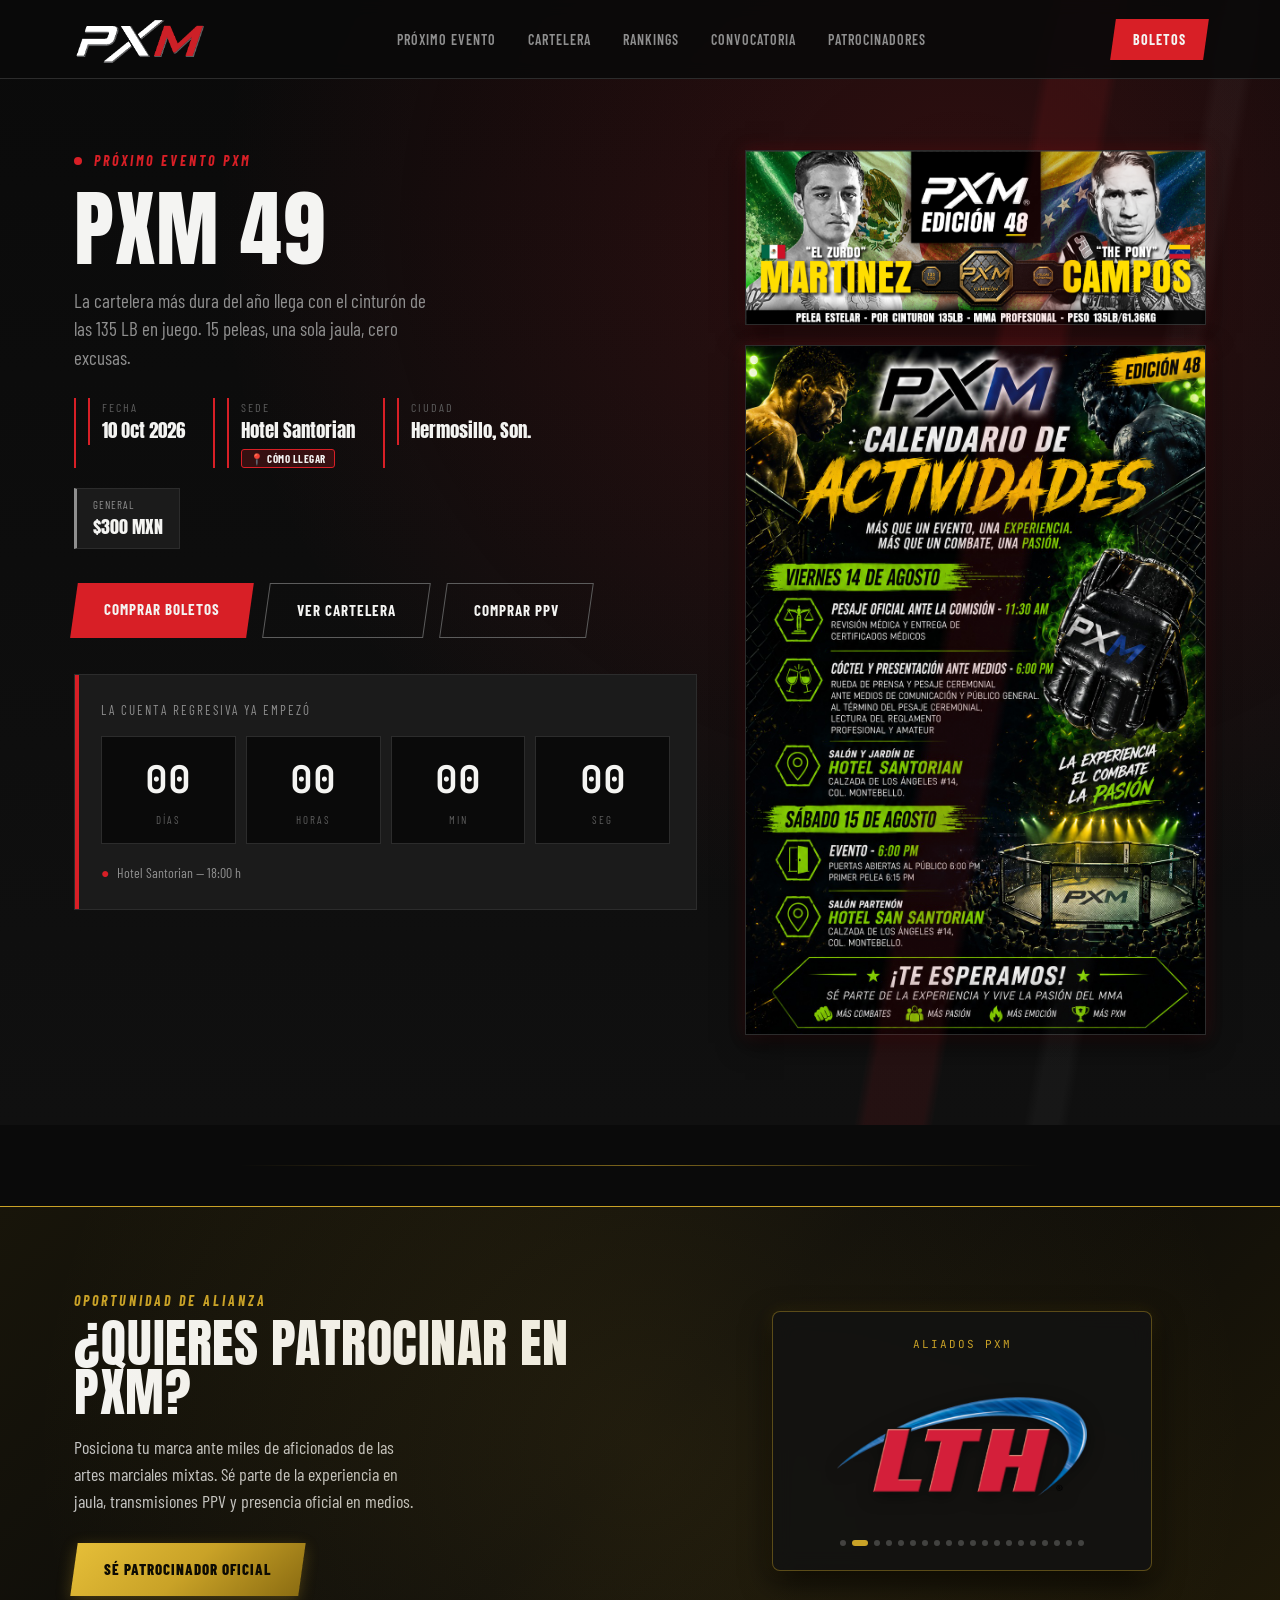
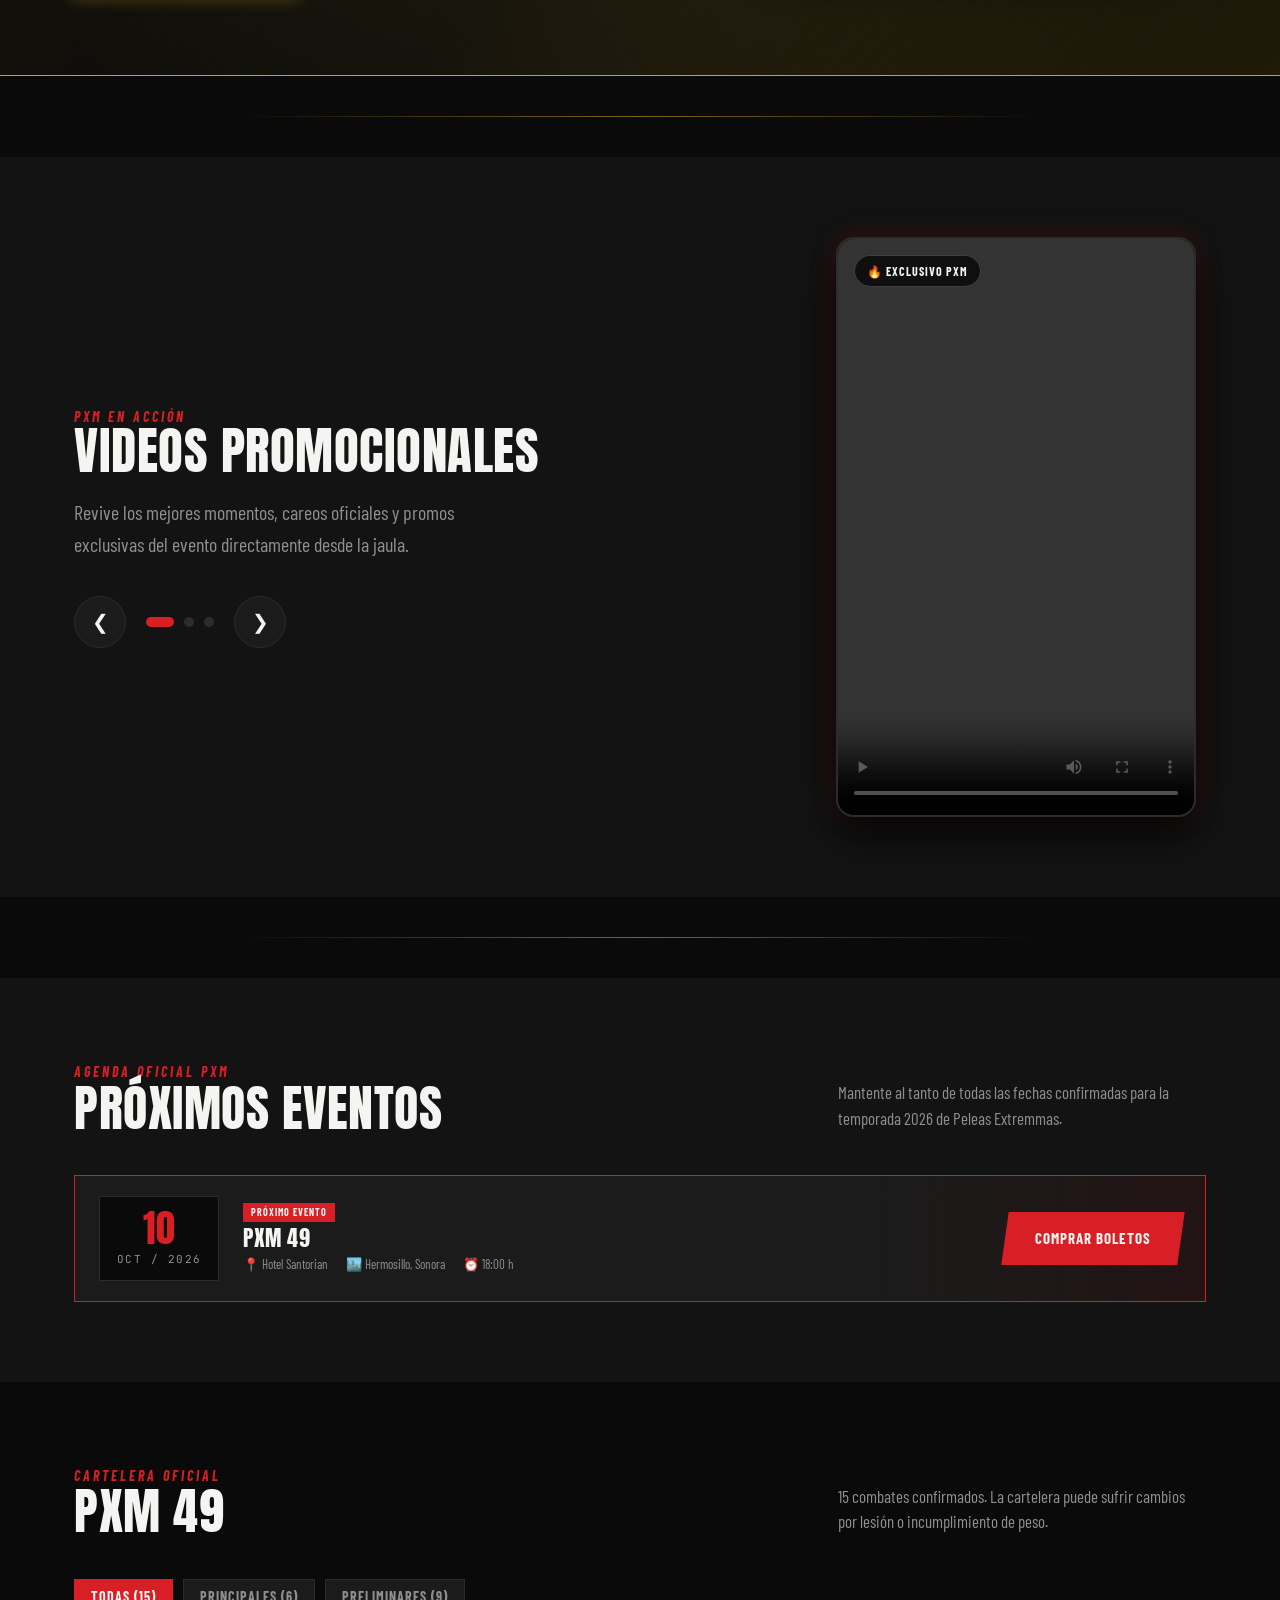
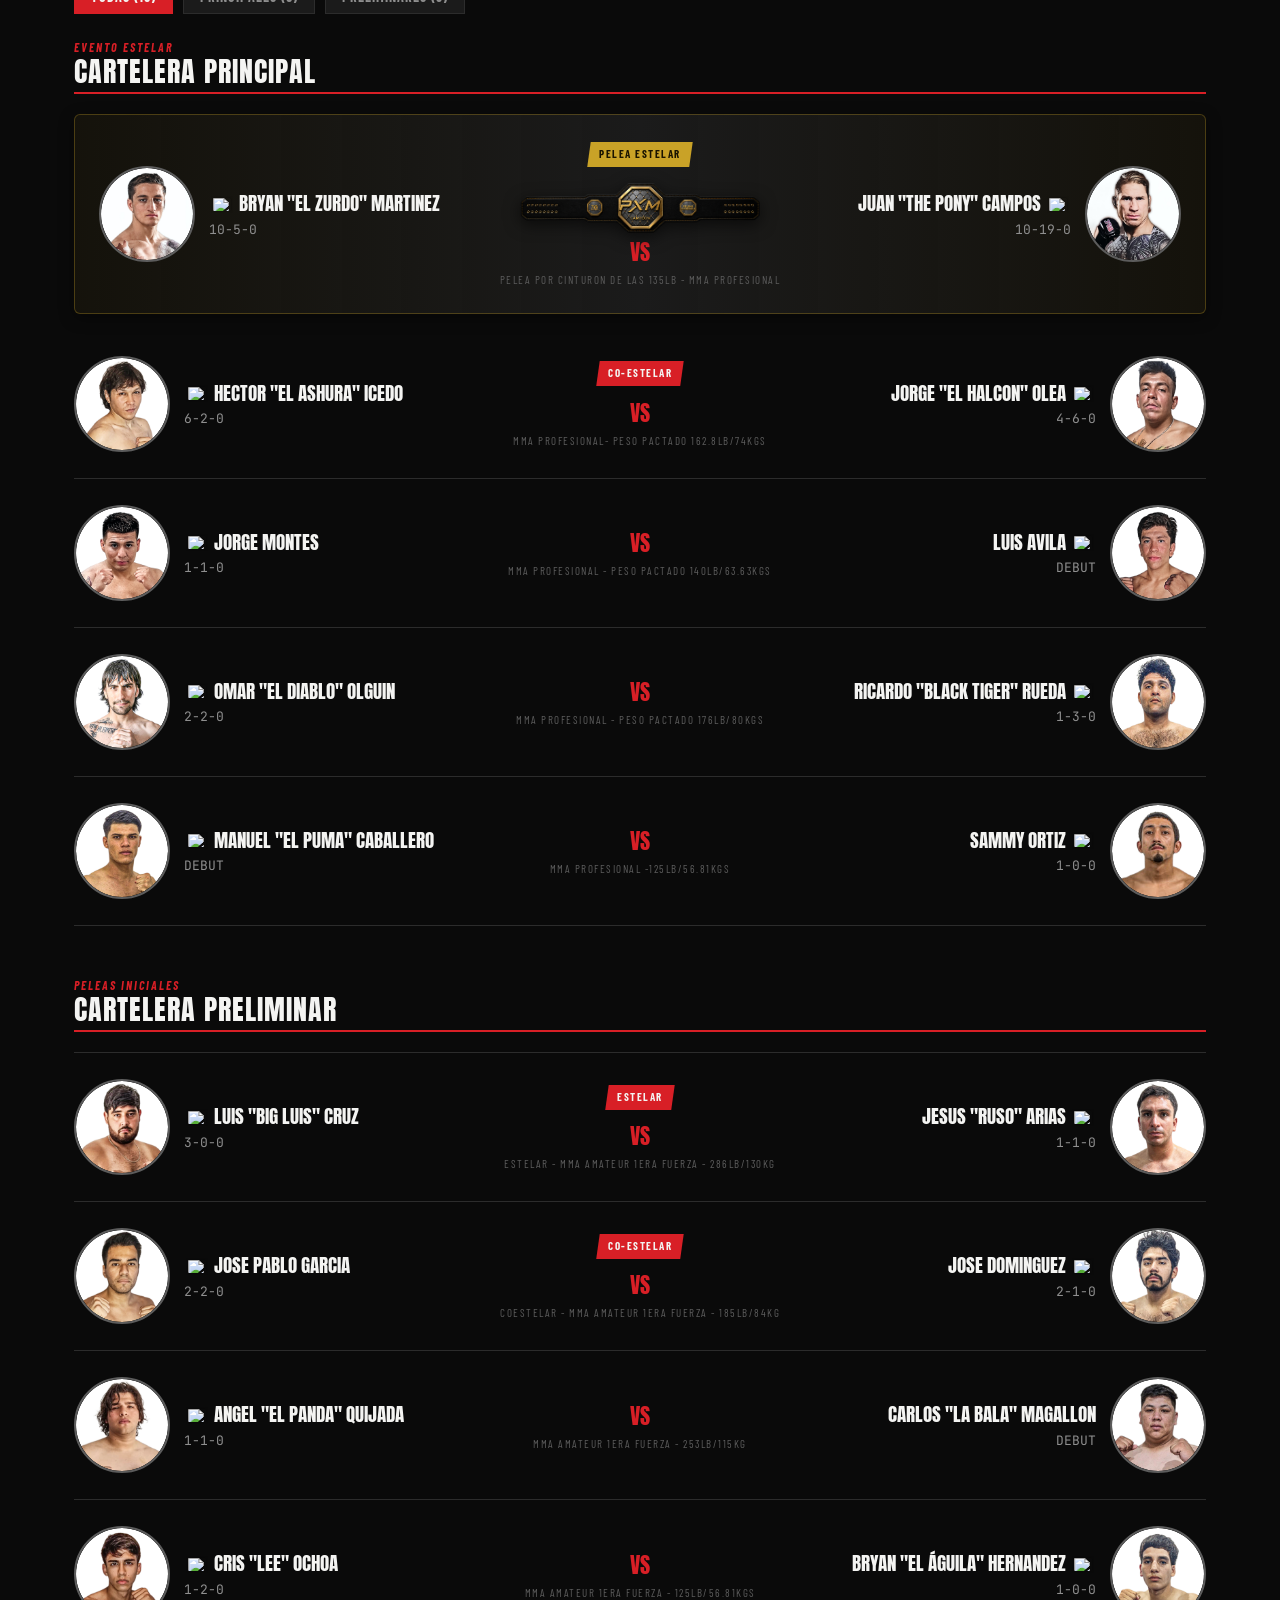
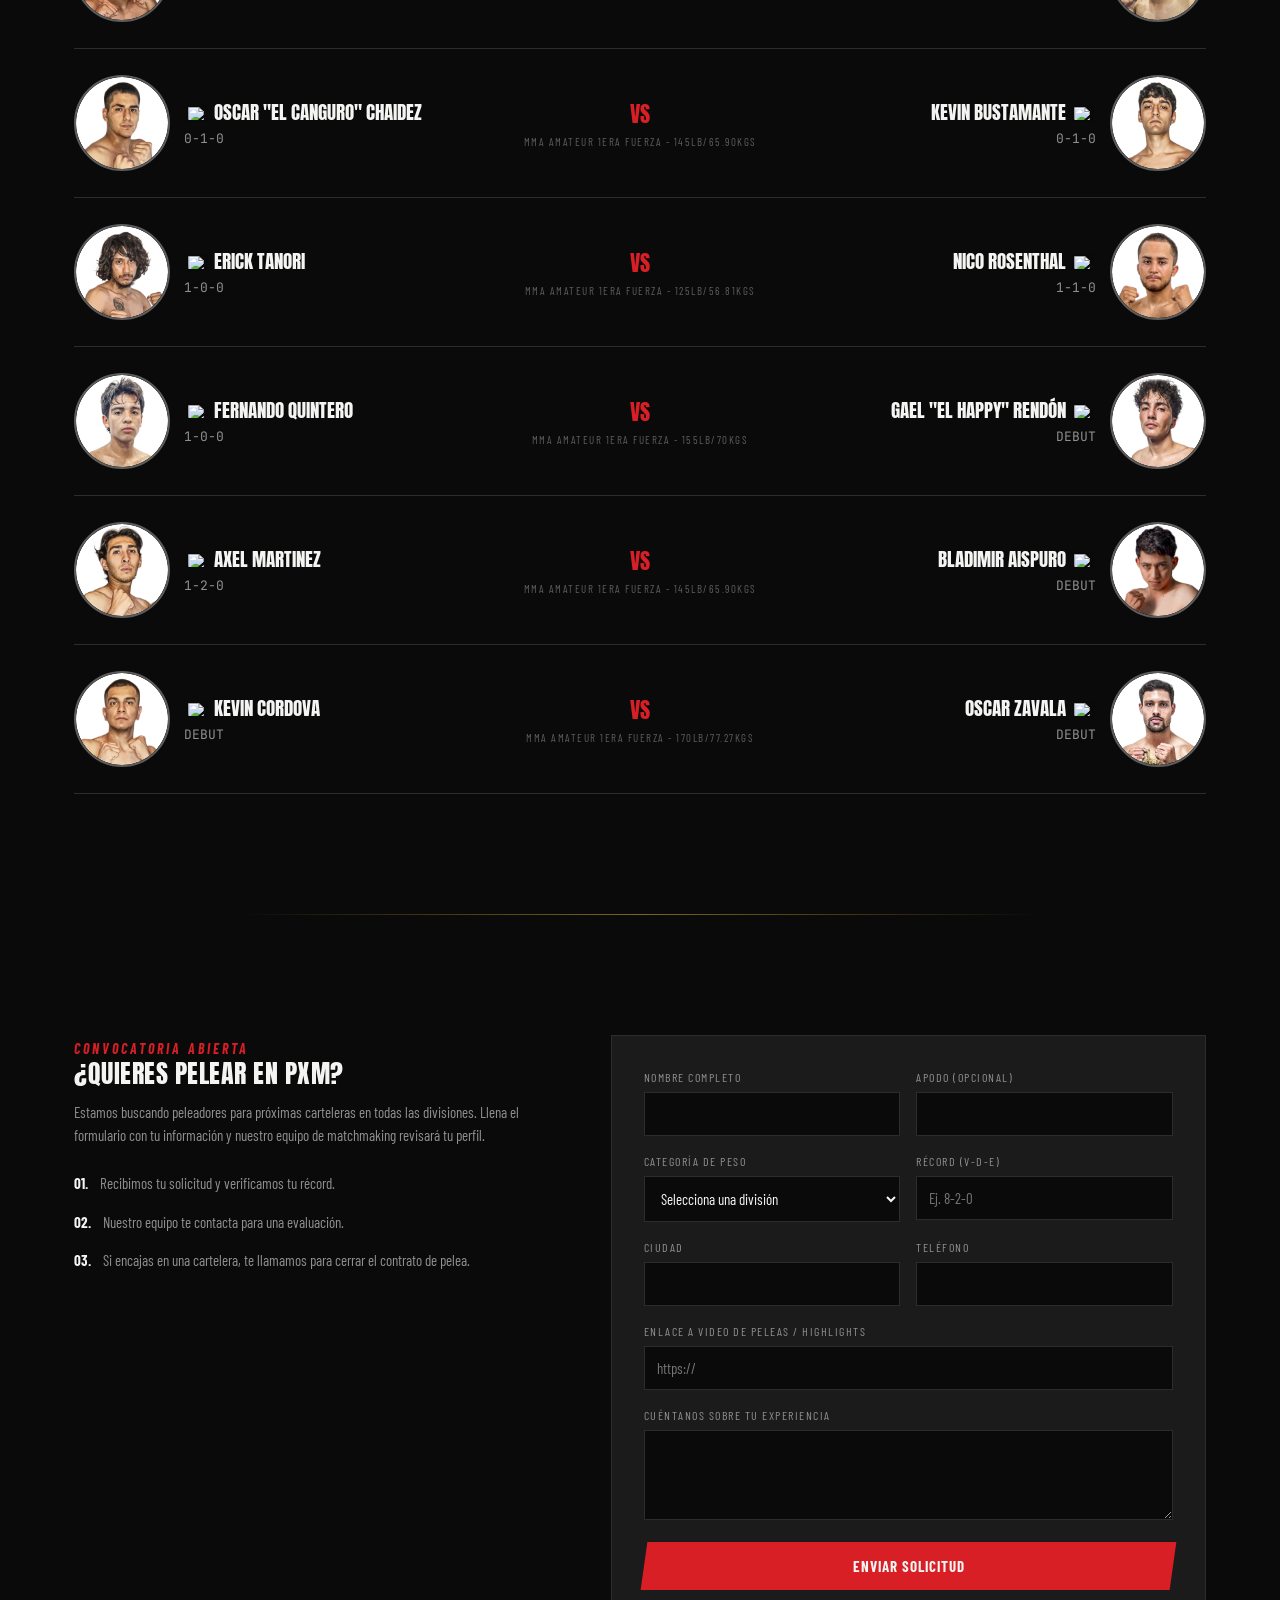
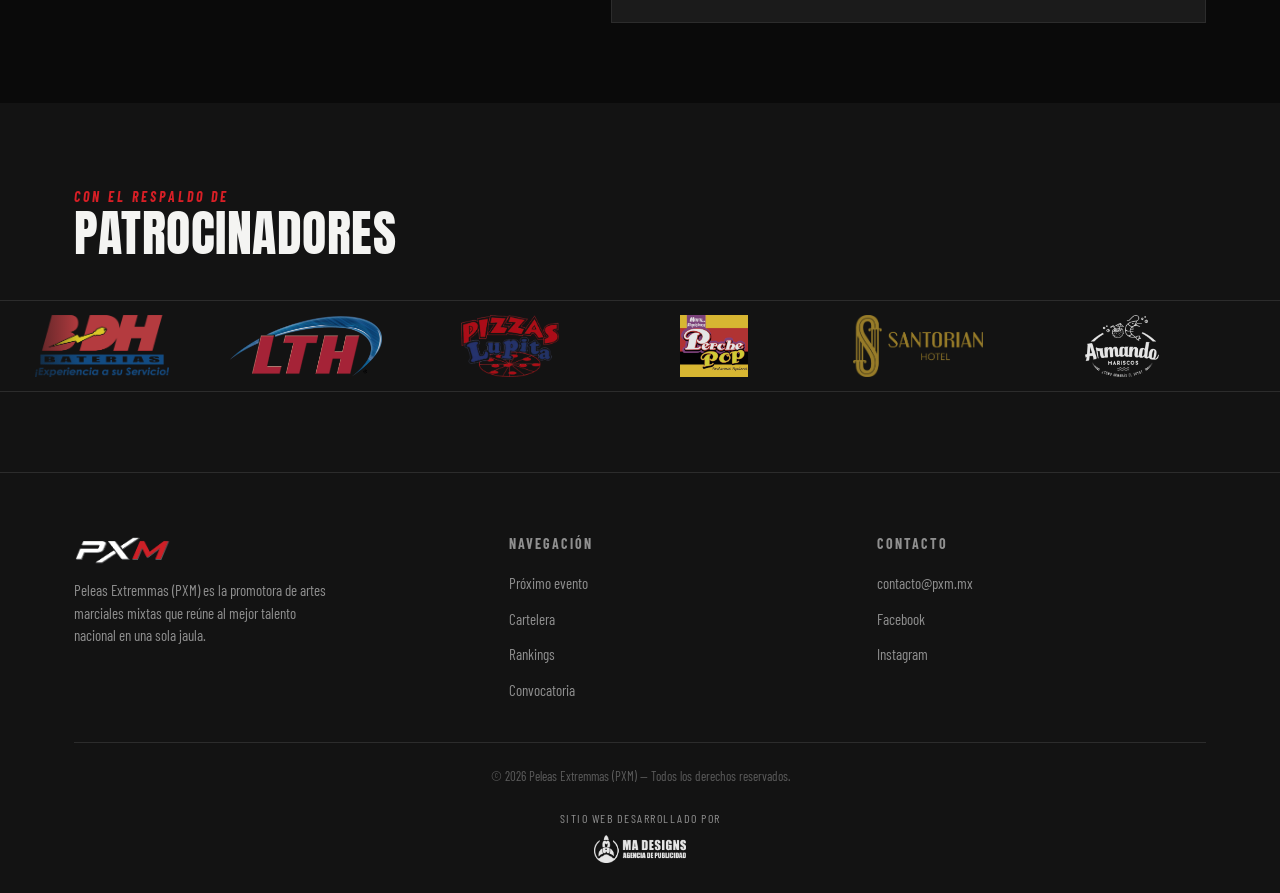
==== commit ca360cdd: "Add files via upload" ====
--- a/index.html
+++ b/index.html
@@ -50,13 +50,13 @@
         <span class="dot"></span>
         <span class="eyebrow">Próximo evento PXM</span>
       </div>
-      <h1>PXM 48</h1>
+      <h1>PXM 49</h1>
       <p class="hero__sub">La cartelera más dura del año llega con el cinturón de las 135 LB en juego. 15 peleas, una sola jaula, cero excusas.</p>
       
       <div class="hero__meta">
         <div>
           <div class="label">Fecha</div>
-          <div class="value">15 Ago 2026</div>
+          <div class="value">10 Oct 2026</div>
         </div>
         <div>
           <div class="label">Sede</div>
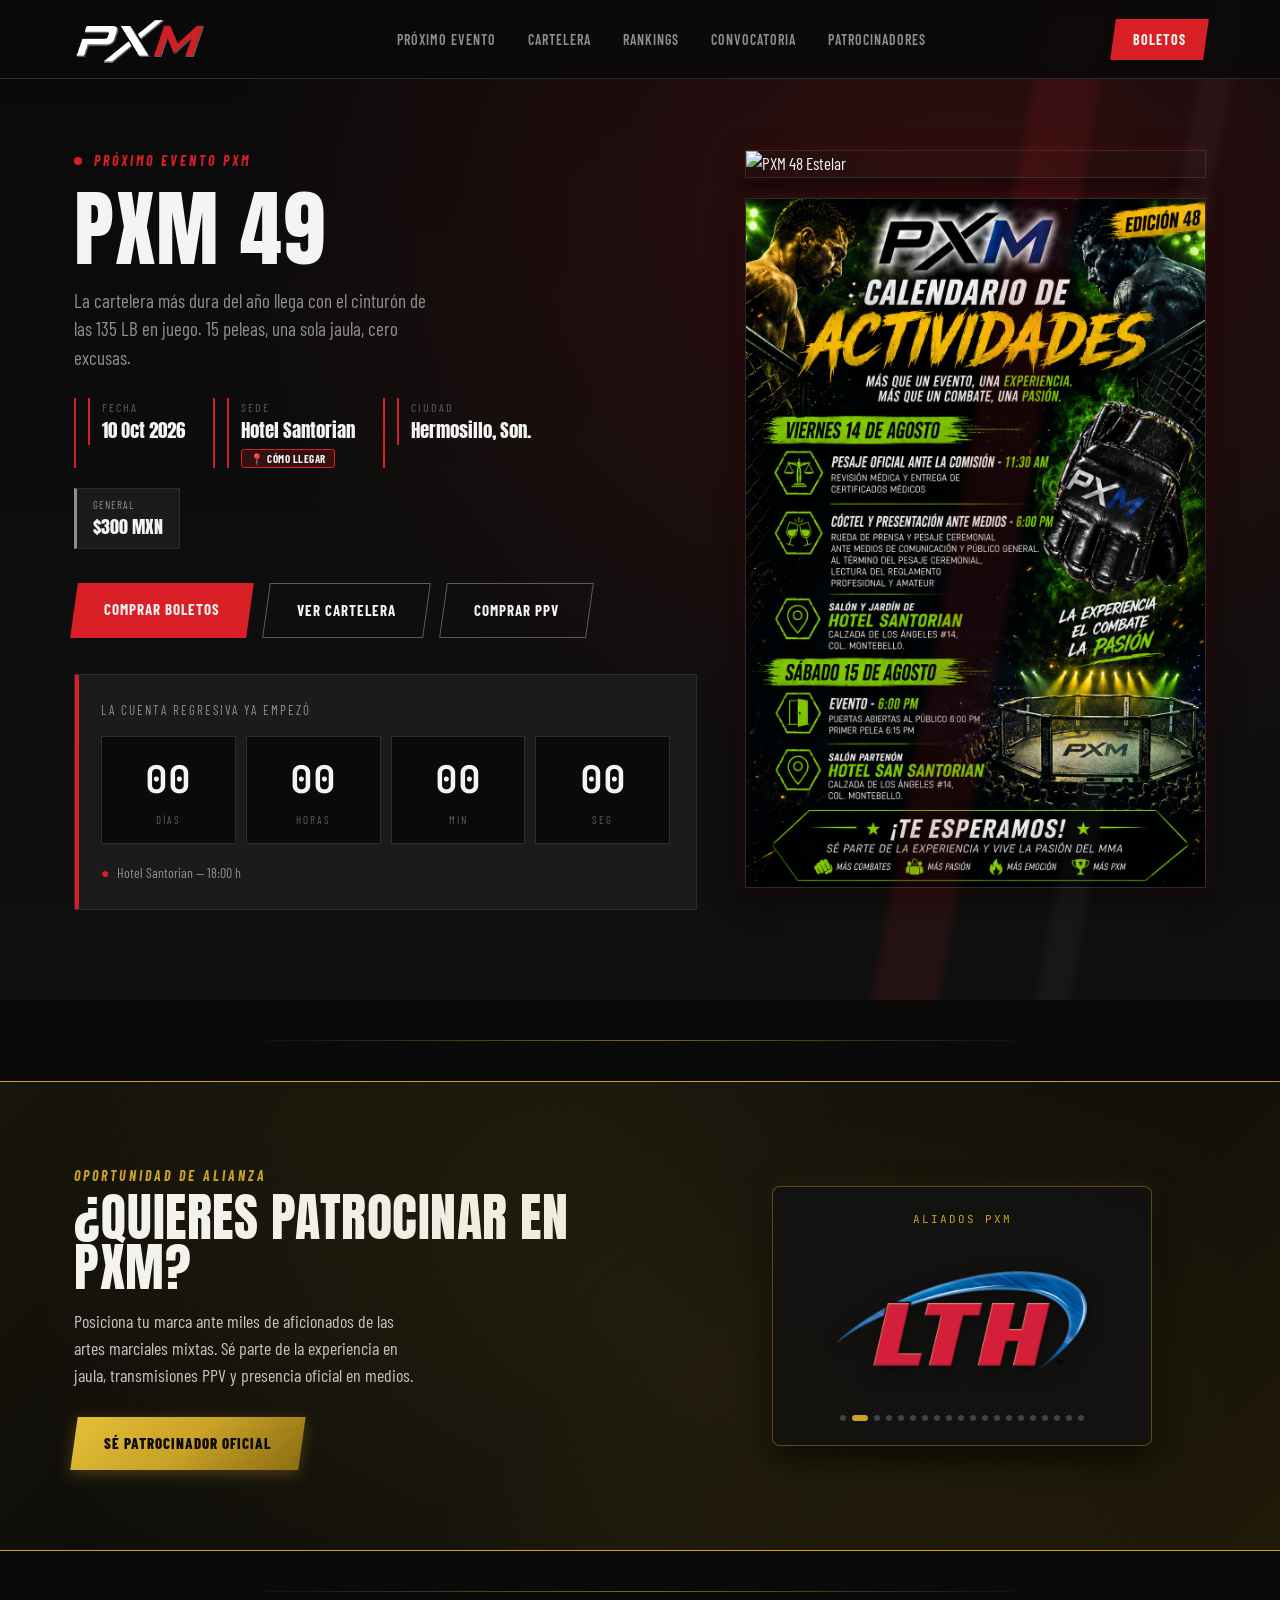
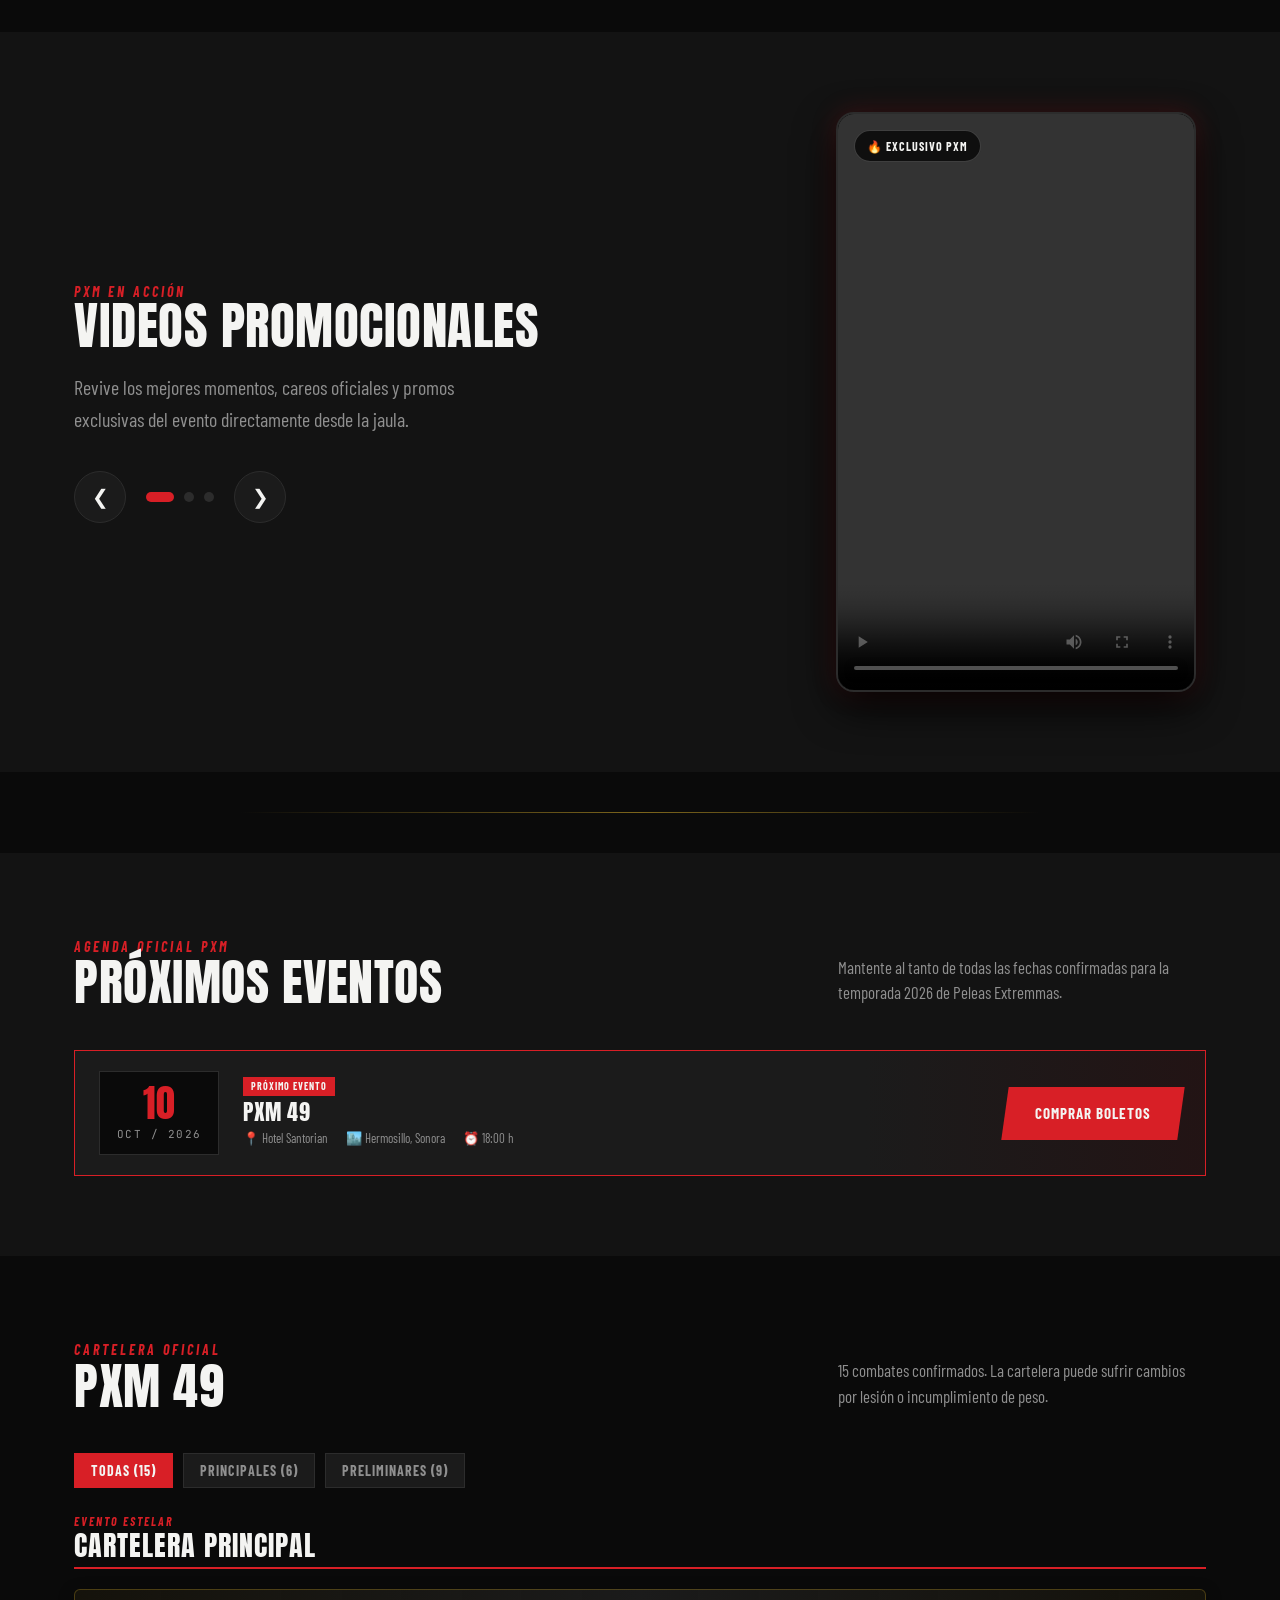
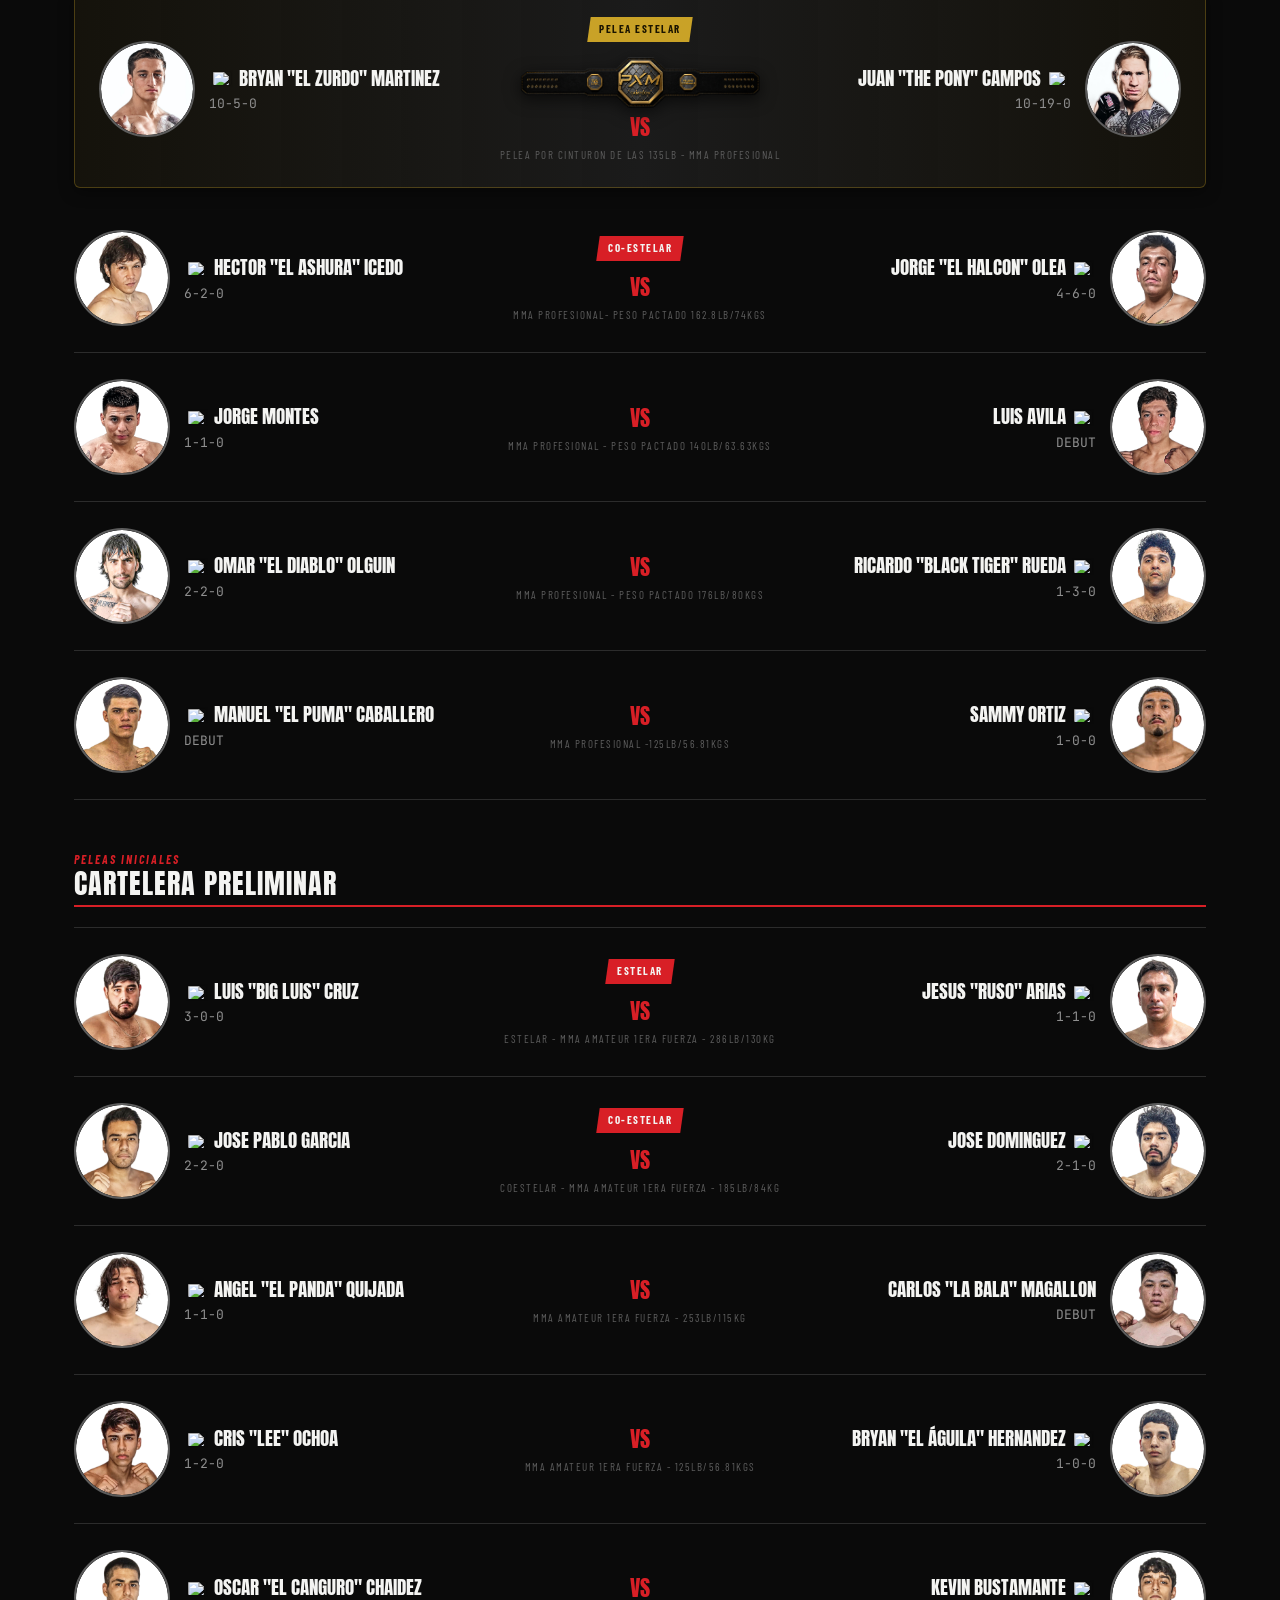
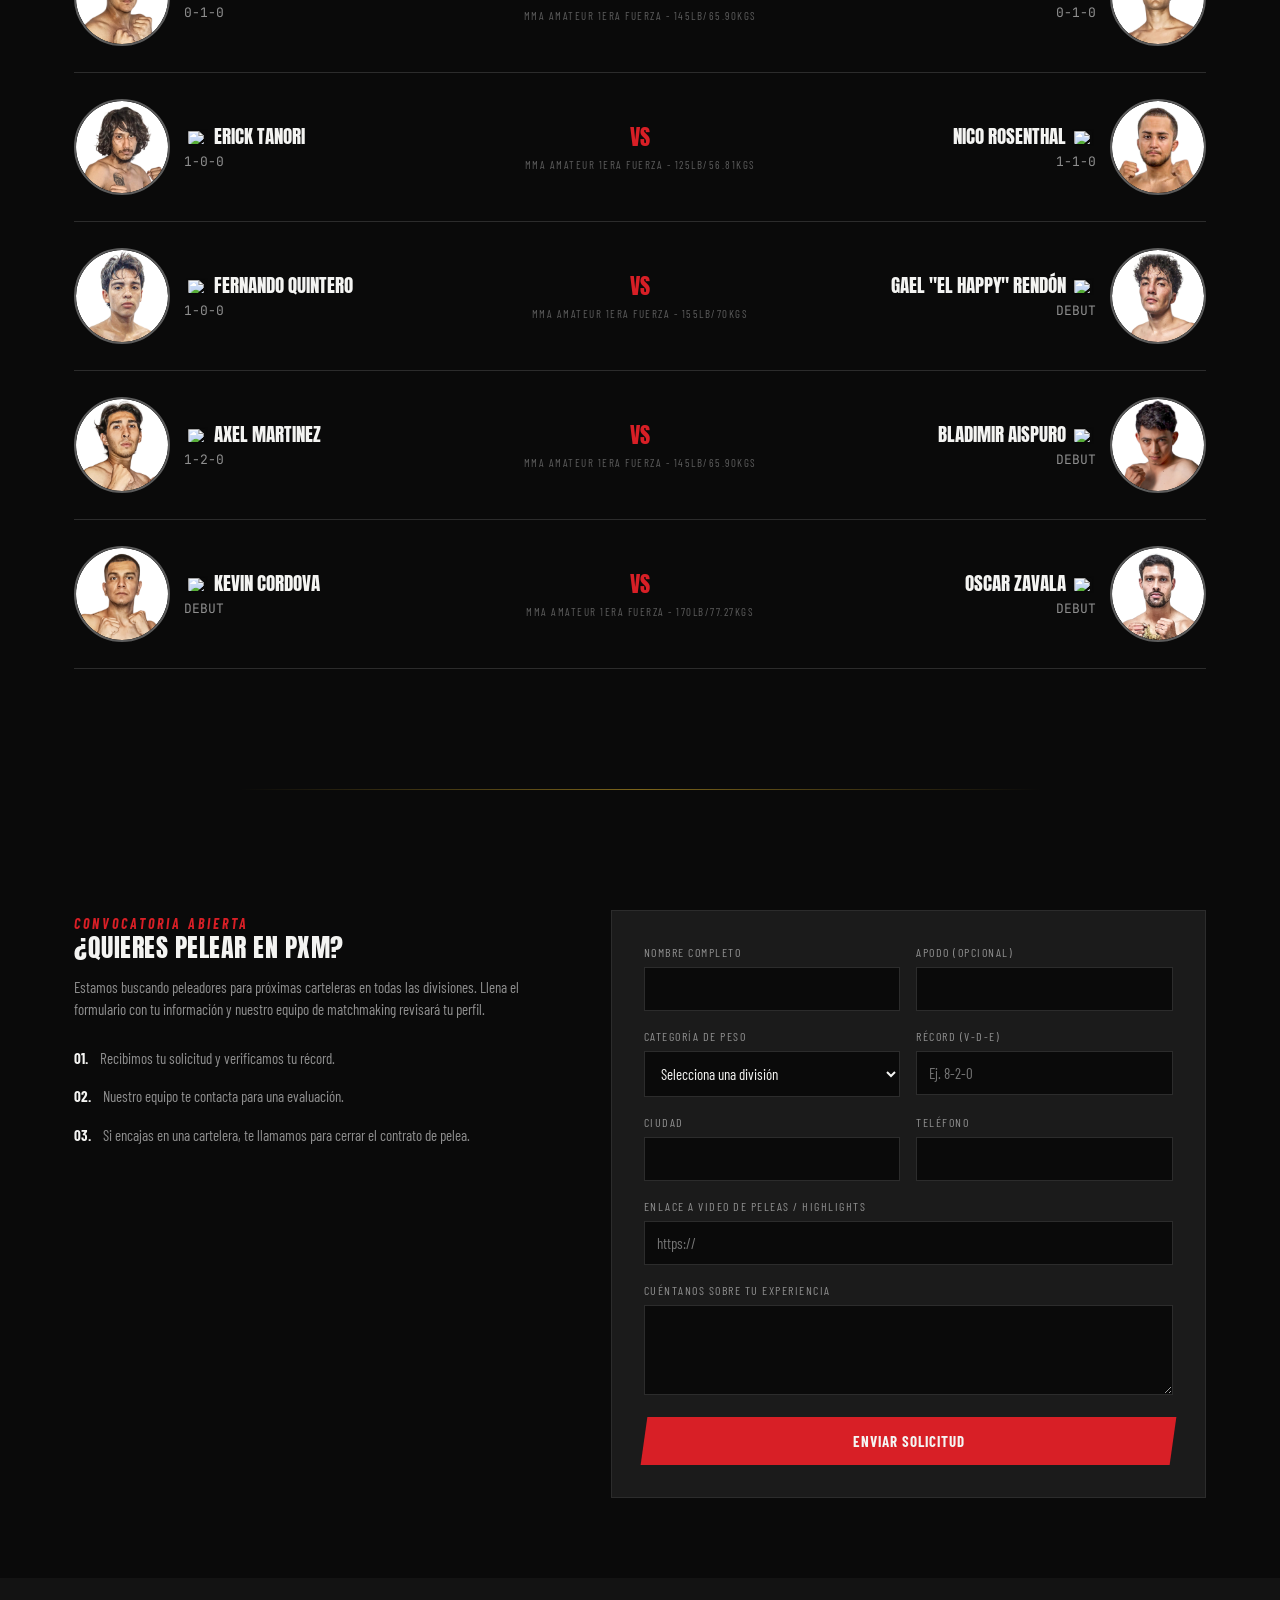
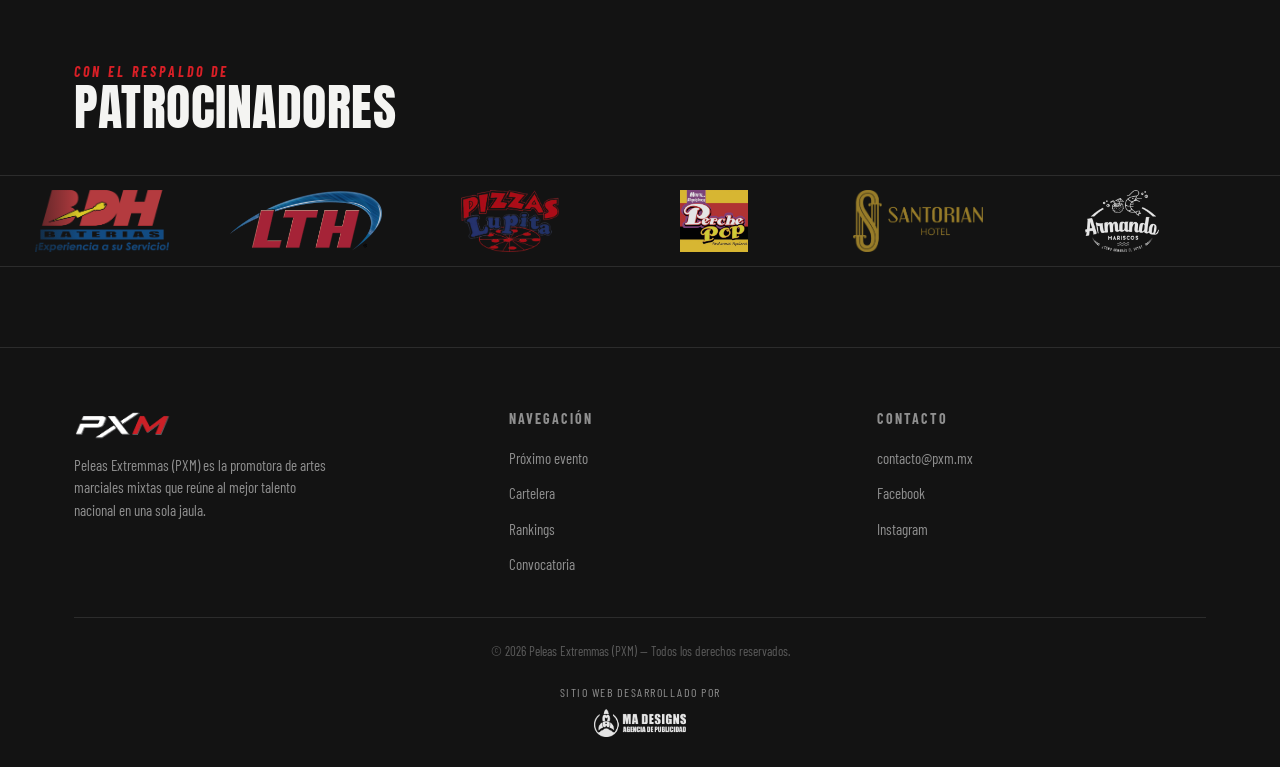
==== commit 379c6943: "Add files via upload" ====
--- a/index.html
+++ b/index.html
@@ -103,7 +103,7 @@
     <!-- COLUMNA DERECHA: Fotos una debajo de otra -->
     <div class="hero__right">
       <div class="hero__poster-side">
-        <img src="img/peleaprincipal.png" alt="PXM 48 Estelar" class="hero__poster-img">
+        <img src="img/peleaprincipal.jpg" alt="PXM 48 Estelar" class="hero__poster-img">
       </div>
       <div class="hero__poster-side">
         <img src="img/calendario.jpeg" alt="PXM 48 Calendario" class="hero__poster-img">
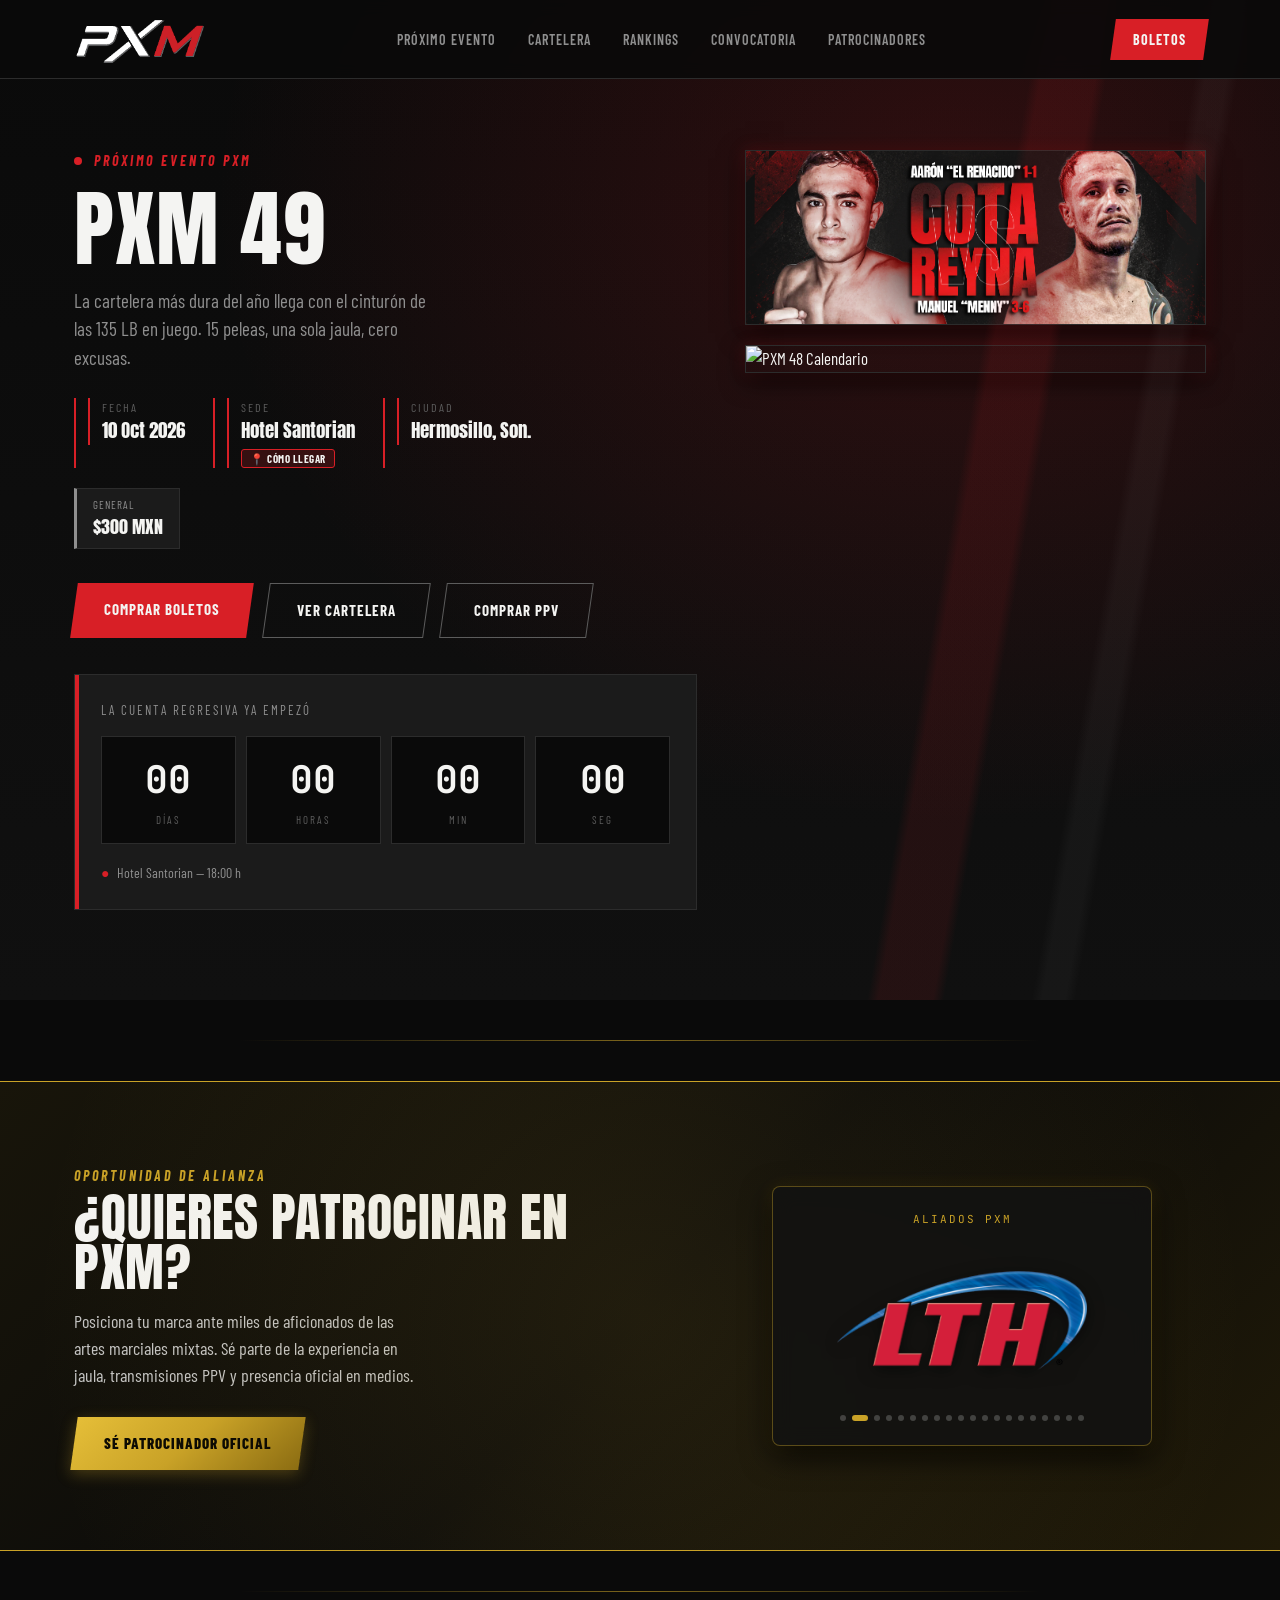
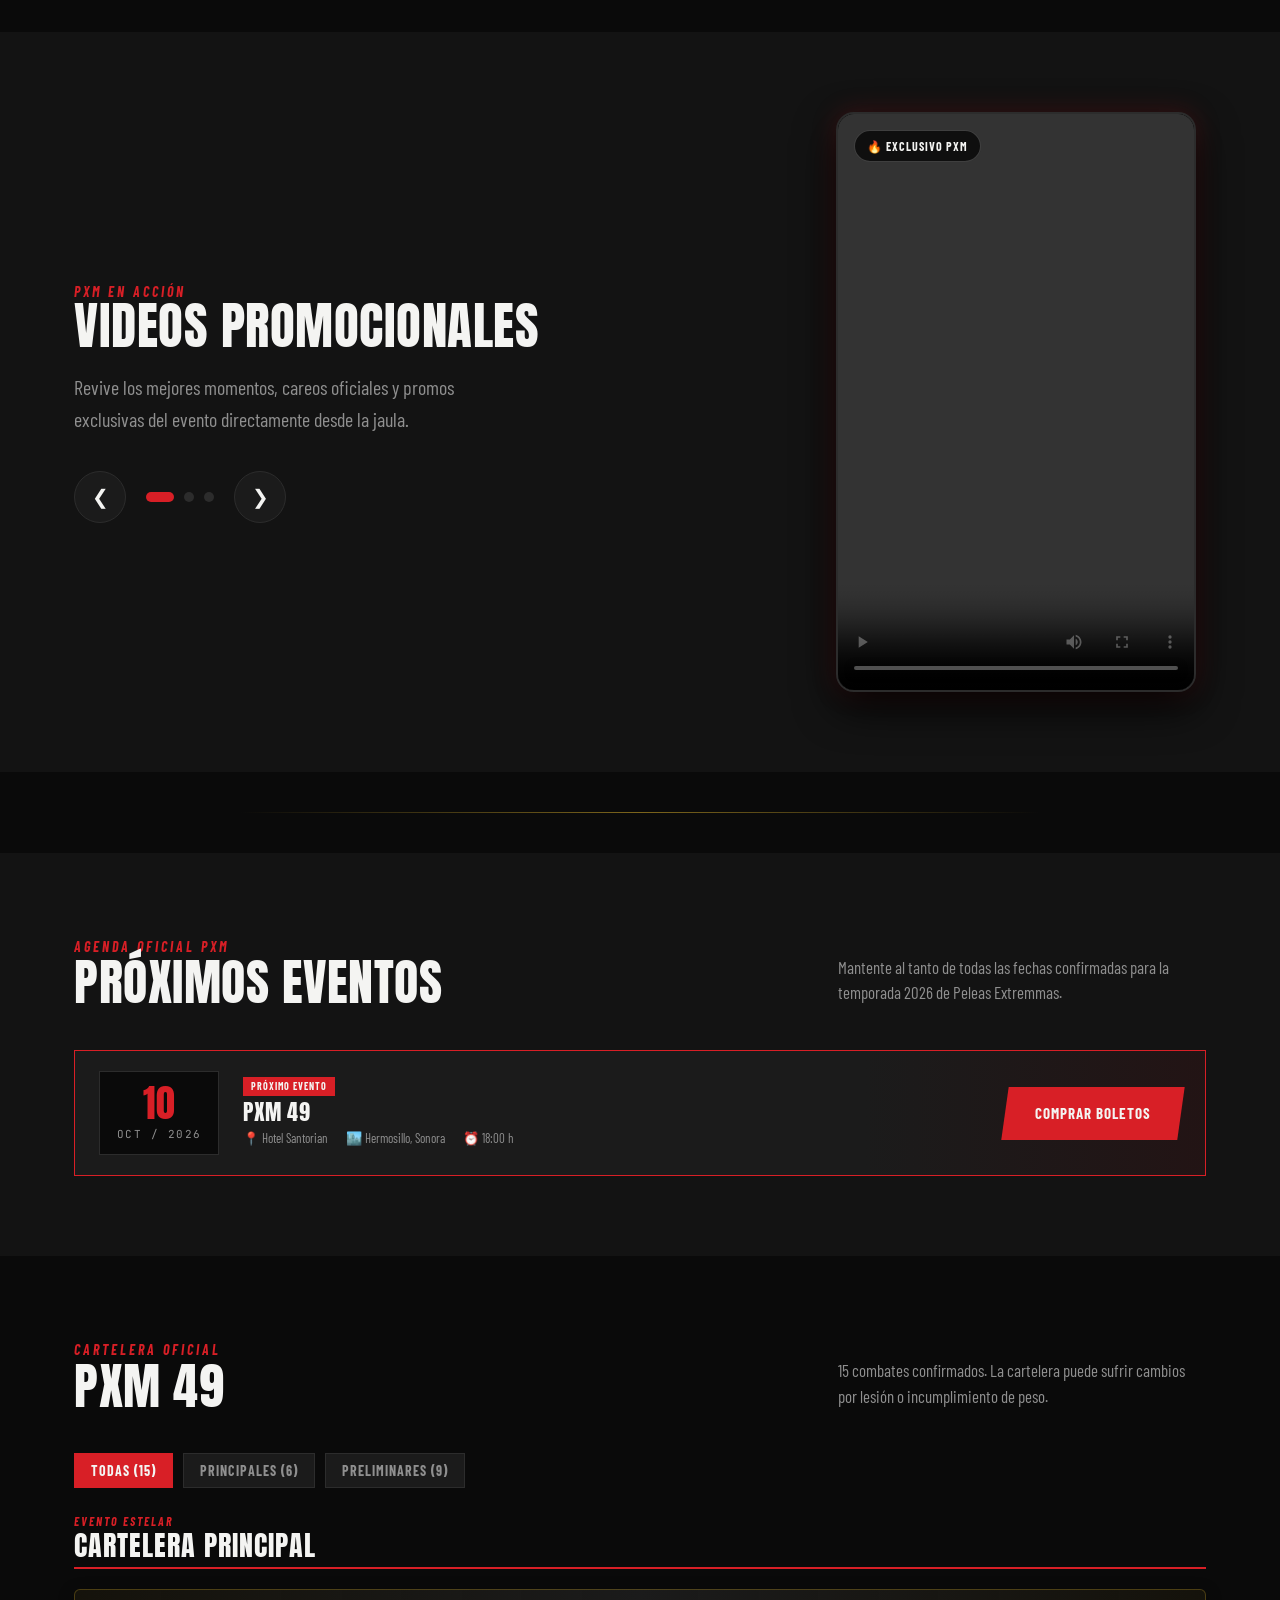
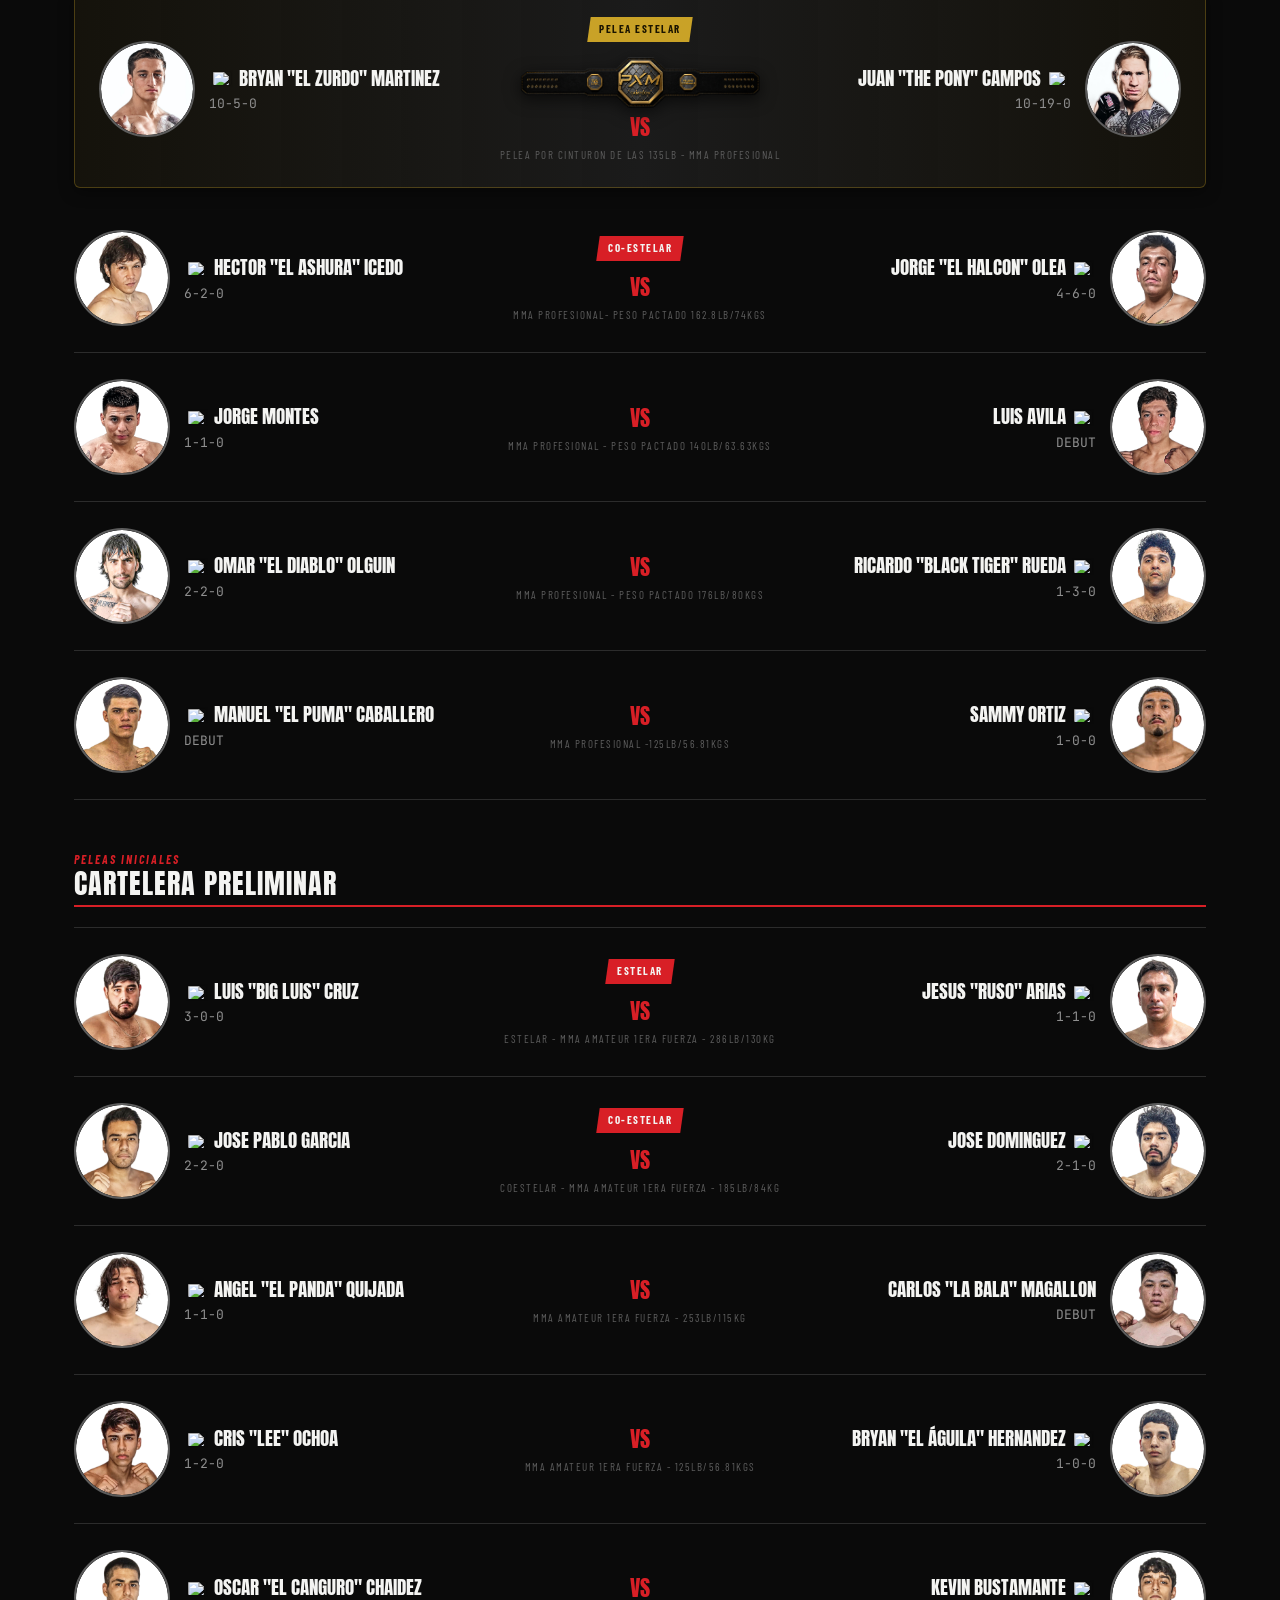
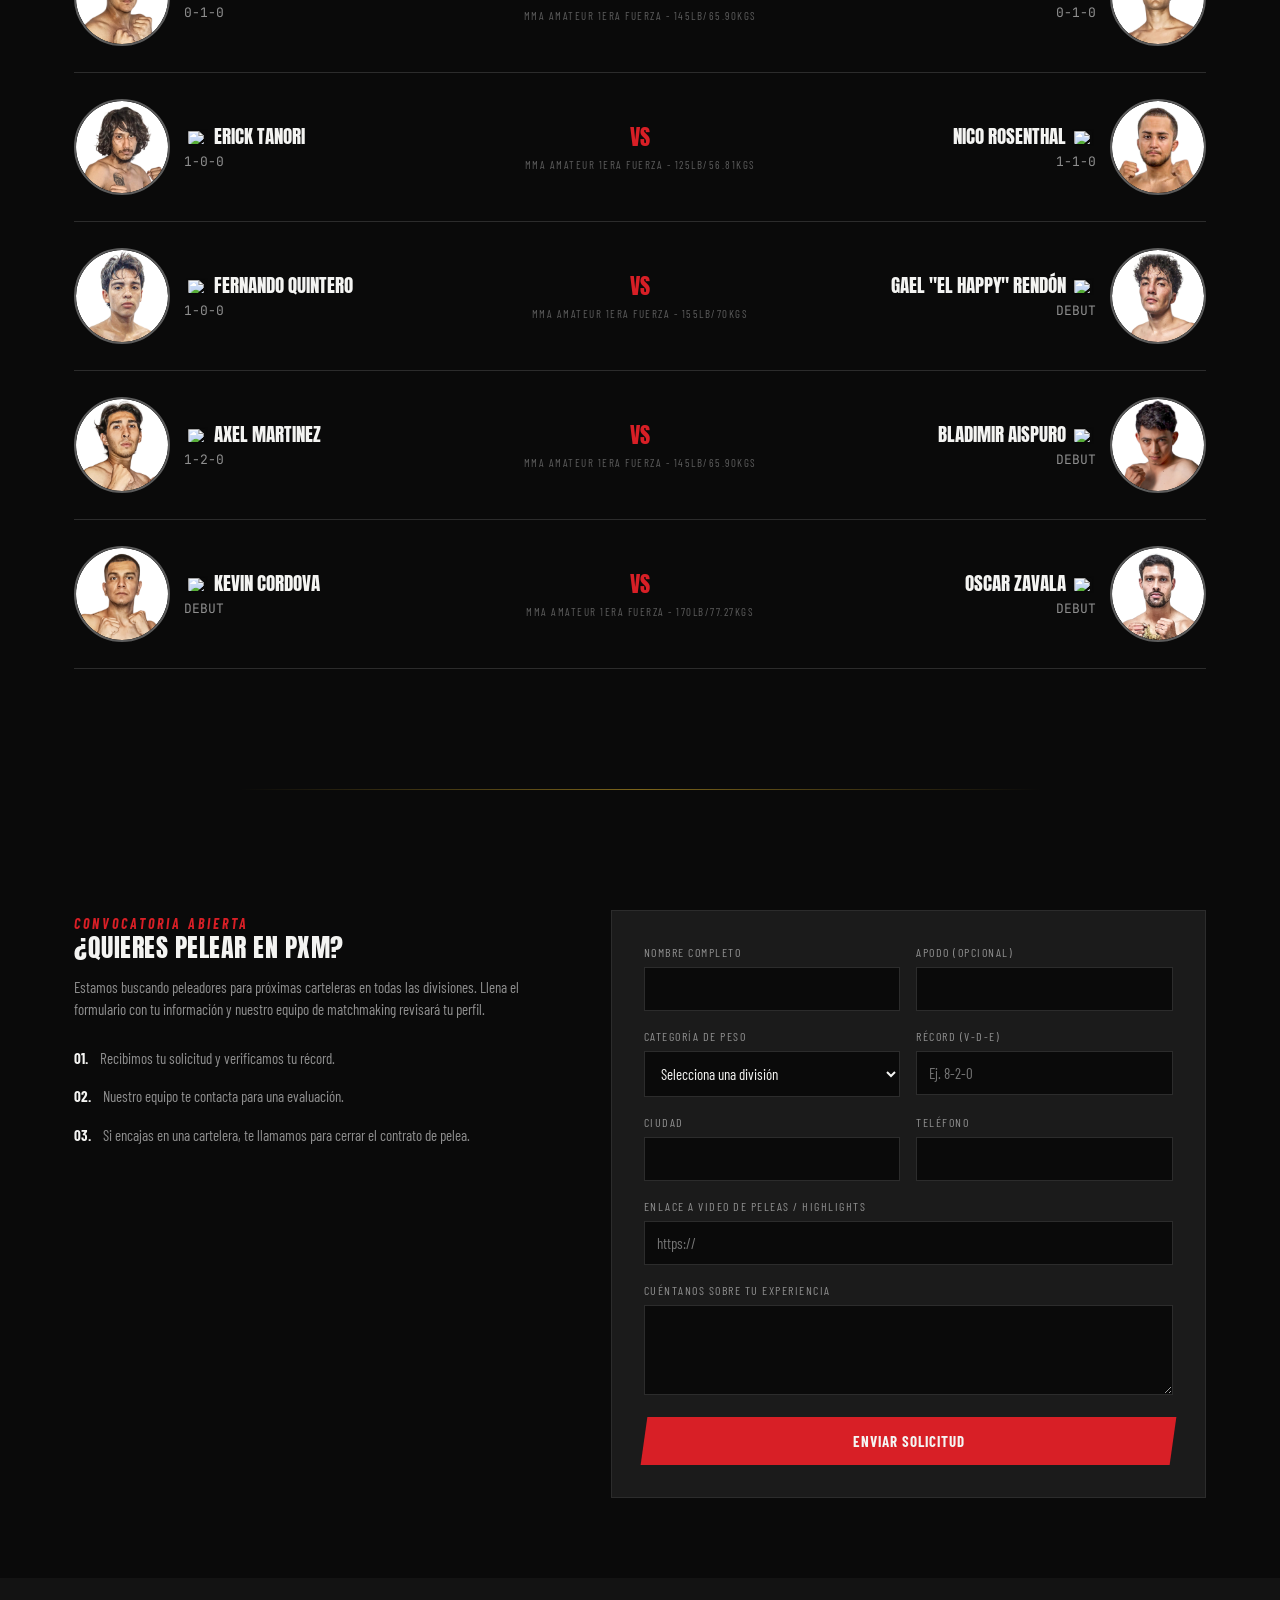
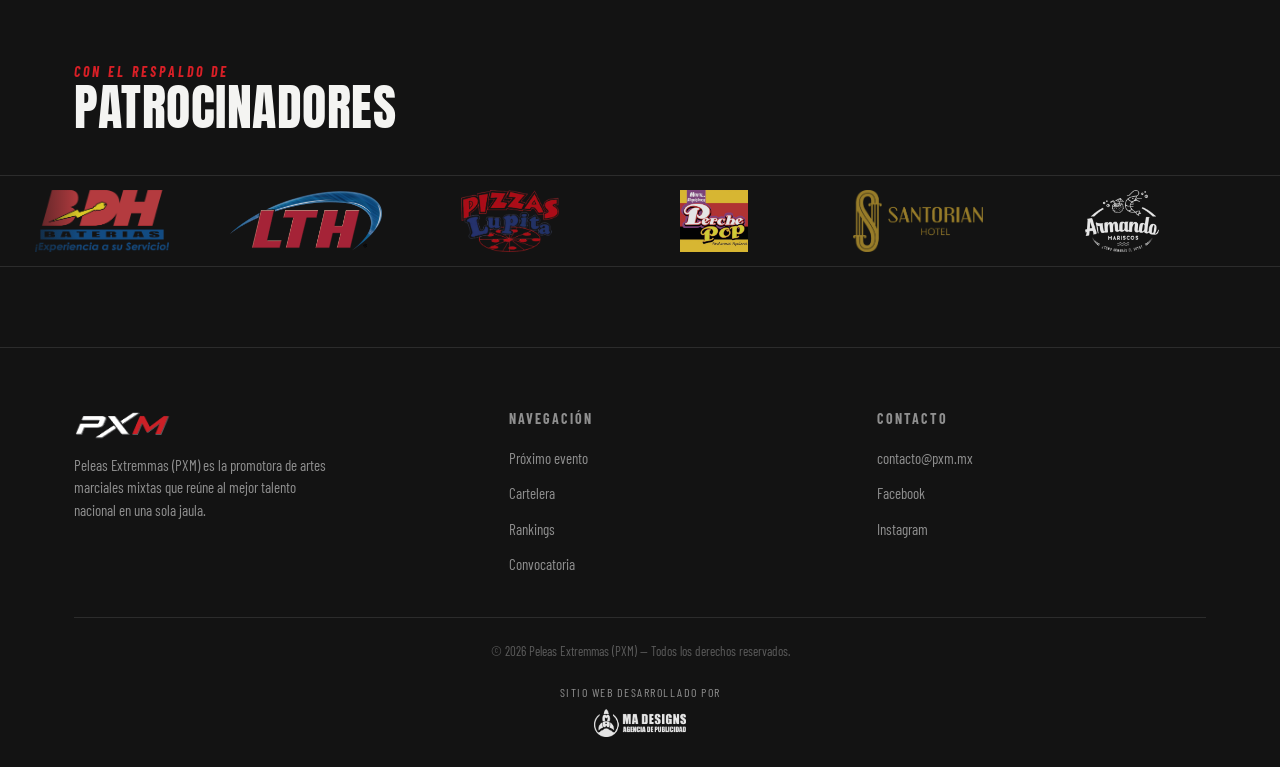
==== commit 7acd50b4: "Add files via upload" ====
--- a/index.html
+++ b/index.html
@@ -106,7 +106,7 @@
         <img src="img/peleaprincipal.jpg" alt="PXM 48 Estelar" class="hero__poster-img">
       </div>
       <div class="hero__poster-side">
-        <img src="img/calendario.jpeg" alt="PXM 48 Calendario" class="hero__poster-img">
+        <img src="img/calendario.jpg" alt="PXM 48 Calendario" class="hero__poster-img">
       </div>
     </div>
 
@@ -655,15 +655,15 @@
 // ===== SLIDER DE VIDEOS CON REPRODUCCIÓN AL HACER SCROLL =====
   const promoList = [
     {
-      src: 'video3.mp4',
-      caption: 'Promo Oficial — PXM 48'
-    },
-    {
       src: 'pxm1.mp4',
       caption: 'Promo Oficial — PXM 48'
     },
     {
-      src: 'pxmpromo.mp4',
+      src: 'pxmpromo2.mp4',
+      caption: 'Promo Oficial — PXM 48'
+    },
+    {
+      src: 'pxmpromo3.mp4',
       caption: 'Careos Oficiales & Pesajes'
     }
   ];
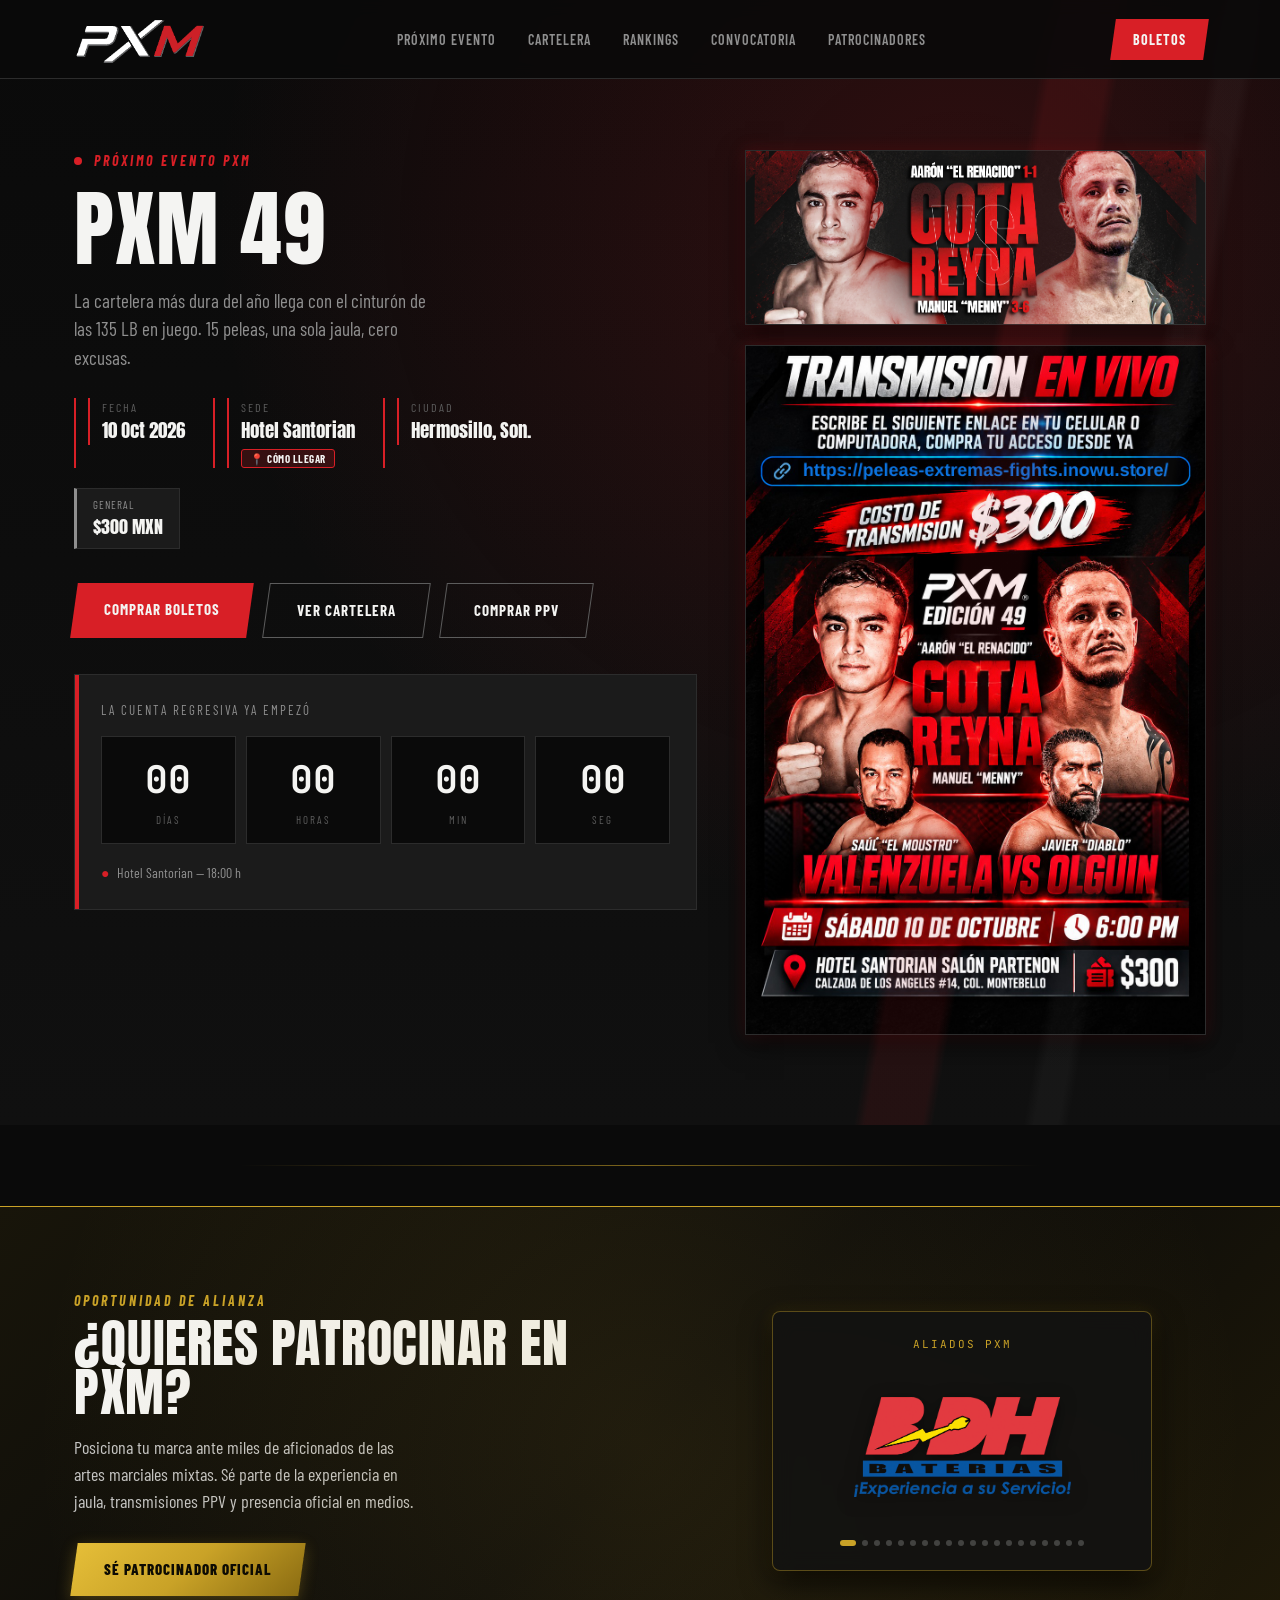
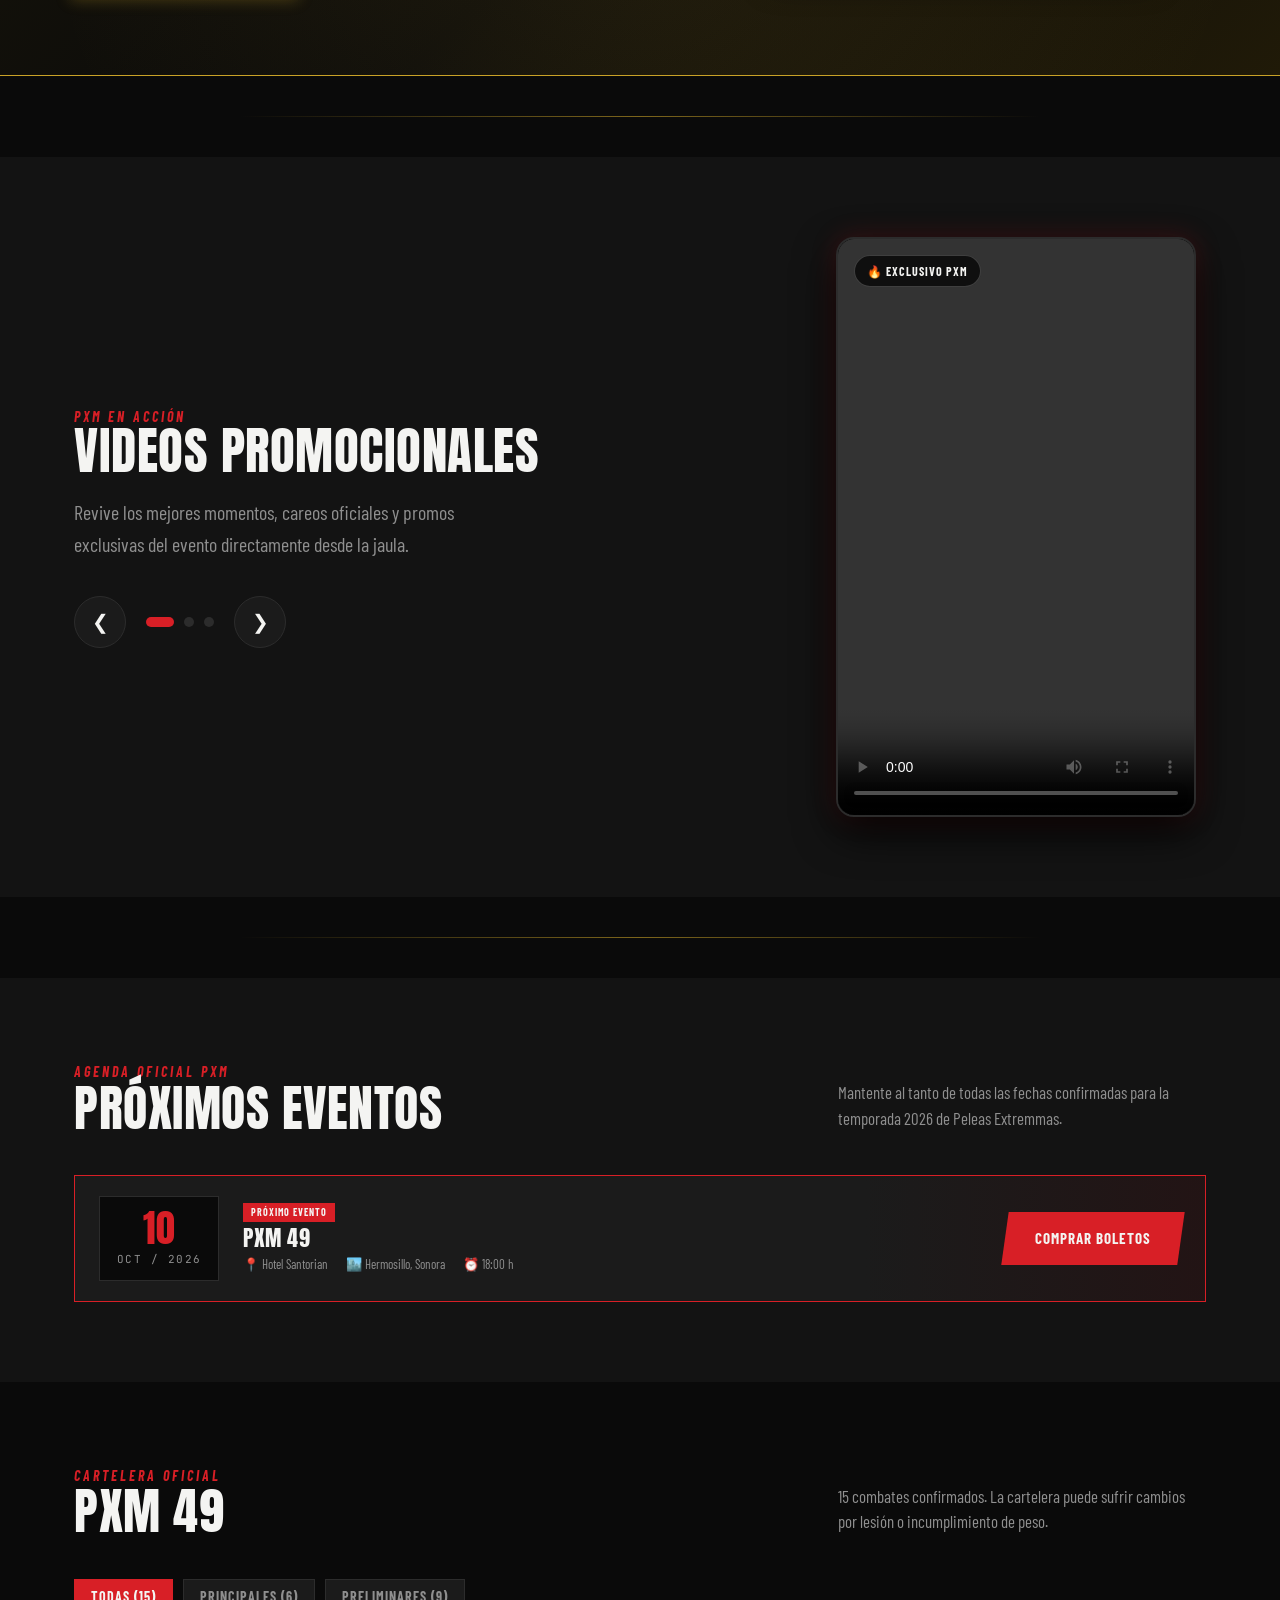
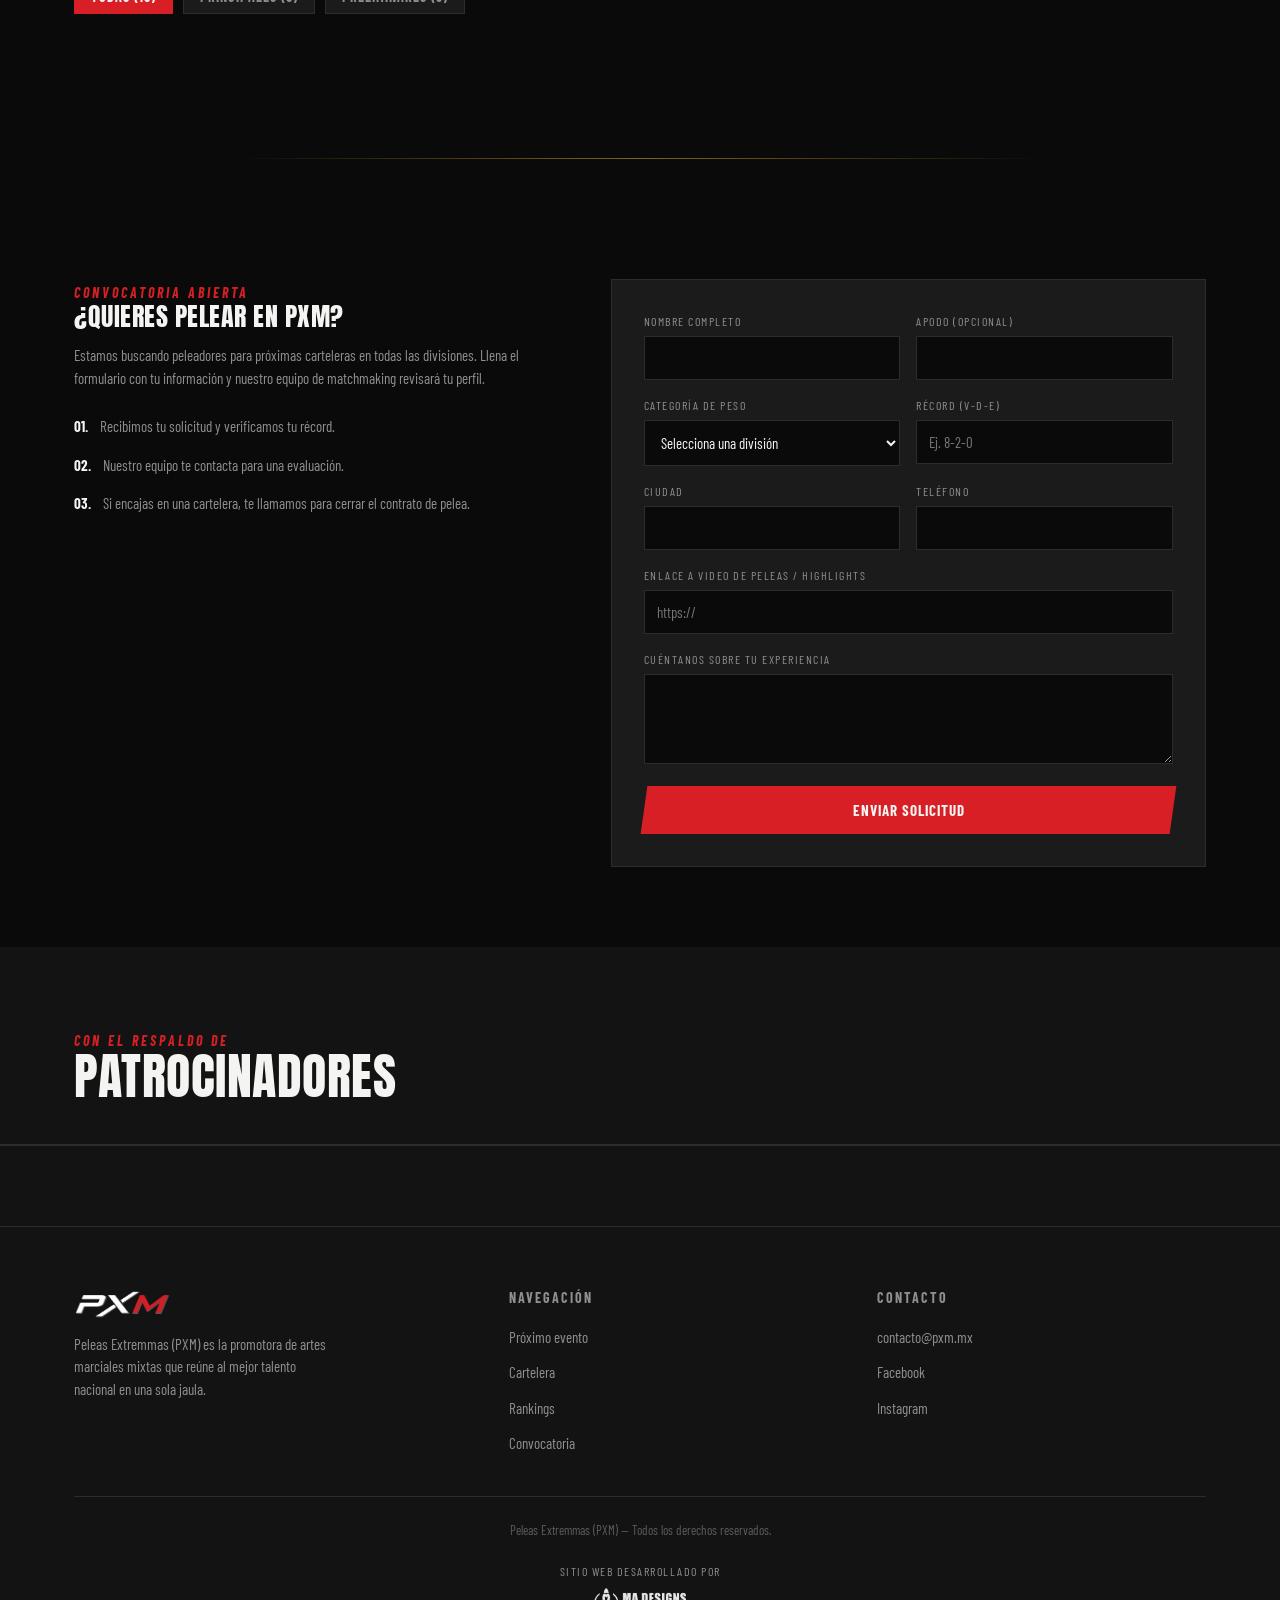
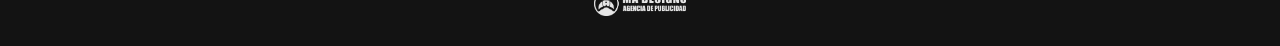
==== commit 87266160: "Add files via upload" ====
--- a/index.html
+++ b/index.html
@@ -449,25 +449,25 @@
   }
 
   // Cartelera
-  const cartelera = [
+ // const cartelera = [
     // --- CARTELERA PRINCIPAL ---
-    {type:'main', main:true, title:true, a:'Bryan "El Zurdo" Martinez', flagA:'mx', recordA:'10-5-0', fotoA:'img/bryanmartinez.jpg', b:'Juan "The Pony" Campos', flagB:'ve', recordB:'10-19-0', fotoB:'img/juancampos.jpg', division:'PELEA POR CINTURON DE LAS 135LB - MMA PROFESIONAL'},
-    {type:'main', coMain:true, a:'Hector "El Ashura" Icedo', flagA:'mx', recordA:'6-2-0', fotoA:'img/hector.jpg', b:'Jorge "El Halcon" Olea', flagB:'mx', recordB:'4-6-0', fotoB:'img/jorge.jpg', division:'MMA PROFESIONAL- PESO PACTADO 162.8LB/74KGS'},
-    {type:'main', a:'Jorge Montes', flagA:'mx', recordA:'1-1-0', fotoA:'img/jorgemontes.jpg', b:'Luis Avila', flagB:'mx', recordB:'DEBUT', fotoB:'img/luisavila.jpg', division:'MMA PROFESIONAL - PESO PACTADO 140LB/63.63KGS'},
-    {type:'main', a:'Omar "El Diablo" Olguin', flagA:'mx', recordA:'2-2-0', fotoA:'img/omarolguin.jpg', b:'Ricardo "Black Tiger" Rueda', flagB:'mx', recordB:'1-3-0', fotoB:'img/ricardorueda.jpg', division:'MMA PROFESIONAL - PESO PACTADO 176LB/80KGS'},
-    {type:'main', a:'Manuel "El Puma" Caballero', flagA:'mx', recordA:'DEBUT', fotoA:'img/manuelcaballero.jpg', b:'Sammy Ortiz', flagB:'us', recordB:'1-0-0', fotoB:'img/sammyortiz.jpg', division:'MMA PROFESIONAL -125LB/56.81KGS'},
+  //  {type:'main', main:true, title:true, a:'Bryan "El Zurdo" Martinez', flagA:'mx', recordA:'10-5-0', fotoA:'img/bryanmartinez.jpg', b:'Juan "The Pony" Campos', flagB:'ve', recordB:'10-19-0', fotoB:'img/juancampos.jpg', division:'PELEA POR CINTURON DE LAS 135LB - MMA PROFESIONAL'},
+  //  {type:'main', coMain:true, a:'Hector "El Ashura" Icedo', flagA:'mx', recordA:'6-2-0', fotoA:'img/hector.jpg', b:'Jorge "El Halcon" Olea', flagB:'mx', recordB:'4-6-0', fotoB:'img/jorge.jpg', division:'MMA PROFESIONAL- PESO PACTADO 162.8LB/74KGS'},
+  //  {type:'main', a:'Jorge Montes', flagA:'mx', recordA:'1-1-0', fotoA:'img/jorgemontes.jpg', b:'Luis Avila', flagB:'mx', recordB:'DEBUT', fotoB:'img/luisavila.jpg', division:'MMA PROFESIONAL - PESO PACTADO 140LB/63.63KGS'},
+  //  {type:'main', a:'Omar "El Diablo" Olguin', flagA:'mx', recordA:'2-2-0', fotoA:'img/omarolguin.jpg', b:'Ricardo "Black Tiger" Rueda', flagB:'mx', recordB:'1-3-0', fotoB:'img/ricardorueda.jpg', division:'MMA PROFESIONAL - PESO PACTADO 176LB/80KGS'},
+  //  {type:'main', a:'Manuel "El Puma" Caballero', flagA:'mx', recordA:'DEBUT', fotoA:'img/manuelcaballero.jpg', b:'Sammy Ortiz', flagB:'us', recordB:'1-0-0', fotoB:'img/sammyortiz.jpg', division:'MMA PROFESIONAL -125LB/56.81KGS'},
 
     // --- PRELIMINARES ---
-    {type:'prelim', main:true, a:'Luis "Big Luis" Cruz', flagA:'mx', recordA:'3-0-0', fotoA:'img/luiscruz.jpg', b:'Jesus "Ruso" Arias', flagB:'mx', recordB:'1-1-0', fotoB:'img/jesusarias.jpg', division:'ESTELAR - MMA AMATEUR 1ERA FUERZA - 286LB/130KG'},
-    {type:'prelim', coMain:true, a:'Jose Pablo Garcia', flagA:'mx', recordA:'2-2-0', fotoA:'img/josegarcia.jpg', b:'Jose Dominguez', flagB:'mx', recordB:'2-1-0', fotoB:'img/josedominguez.jpg', division:'COESTELAR - MMA AMATEUR 1ERA FUERZA - 185LB/84KG'},
-    {type:'prelim', a:'Angel "El Panda" Quijada', flagA:'mx', recordA:'1-1-0', fotoA:'img/angelquijada.jpg', b:'Carlos "La Bala" Magallon', flagA:'mx', recordB:'DEBUT', fotoB:'img/carlosmagallon.jpg', division:'MMA AMATEUR 1ERA FUERZA - 253LB/115KG'},
-    {type:'prelim', a:'Cris "Lee" Ochoa', flagA:'mx', recordA:'1-2-0', fotoA:'img/crisochoa.jpg', b:'Bryan "El Águila" Hernandez', flagB:'mx', recordB:'1-0-0', fotoB:'img/bryanhernandez.jpg', division:'MMA AMATEUR 1ERA FUERZA - 125LB/56.81KGS'},
-    {type:'prelim', a:'Oscar "El Canguro" Chaidez', flagA:'mx', recordA:'0-1-0', fotoA:'img/oscarchaidez.jpg', b:'Kevin Bustamante', flagB:'mx', recordB:'0-1-0', fotoB:'img/kevinbustamante.jpg', division:'MMA AMATEUR 1ERA FUERZA - 145LB/65.90KGS'},
-    {type:'prelim', a:'Erick Tanori', flagA:'mx', recordA:'1-0-0', fotoA:'img/ericktanori.jpg', b:'Nico Rosenthal', flagB:'us', recordB:'1-1-0', fotoB:'img/nicorosenthal.jpg', division:'MMA AMATEUR 1ERA FUERZA - 125LB/56.81KGS'},
-    {type:'prelim', a:'Fernando Quintero', flagA:'mx', recordA:'1-0-0', fotoA:'img/fernandoquintero.jpg', b:'Gael "El Happy" Rendón', flagB:'mx', recordB:'DEBUT', fotoB:'img/gaelrendon.jpg', division:'MMA AMATEUR 1ERA FUERZA - 155LB/70KGS'},
-    {type:'prelim', a:'Axel Martinez', flagA:'mx', recordA:'1-2-0', fotoA:'img/axelmartinez.jpg', b:'Bladimir Aispuro', flagB:'mx', recordB:'DEBUT', fotoB:'img/bladimir.jpg', division:'MMA AMATEUR 1ERA FUERZA - 145LB/65.90KGS'},
-    {type:'prelim', a:'Kevin Cordova', flagA:'mx', recordA:'DEBUT', fotoA:'img/kevincordova.jpg', b:'Oscar Zavala', flagB:'mx', recordB:'DEBUT', fotoB:'img/oscarzavala.jpg', division:'MMA AMATEUR 1ERA FUERZA - 170LB/77.27KGS'}
-  ];
+  //  {type:'prelim', main:true, a:'Luis "Big Luis" Cruz', flagA:'mx', recordA:'3-0-0', fotoA:'img/luiscruz.jpg', b:'Jesus "Ruso" Arias', flagB:'mx', recordB:'1-1-0', fotoB:'img/jesusarias.jpg', division:'ESTELAR - MMA AMATEUR 1ERA FUERZA - 286LB/130KG'},
+  //  {type:'prelim', coMain:true, a:'Jose Pablo Garcia', flagA:'mx', recordA:'2-2-0', fotoA:'img/josegarcia.jpg', b:'Jose Dominguez', flagB:'mx', recordB:'2-1-0', fotoB:'img/josedominguez.jpg', division:'COESTELAR - MMA AMATEUR 1ERA FUERZA - 185LB/84KG'},
+  //  {type:'prelim', a:'Angel "El Panda" Quijada', flagA:'mx', recordA:'1-1-0', fotoA:'img/angelquijada.jpg', b:'Carlos "La Bala" Magallon', flagA:'mx', recordB:'DEBUT', fotoB:'img/carlosmagallon.jpg', division:'MMA AMATEUR 1ERA FUERZA - 253LB/115KG'},
+  //  {type:'prelim', a:'Cris "Lee" Ochoa', flagA:'mx', recordA:'1-2-0', fotoA:'img/crisochoa.jpg', b:'Bryan "El Águila" Hernandez', flagB:'mx', recordB:'1-0-0', fotoB:'img/bryanhernandez.jpg', division:'MMA AMATEUR 1ERA FUERZA - 125LB/56.81KGS'},
+  //  {type:'prelim', a:'Oscar "El Canguro" Chaidez', flagA:'mx', recordA:'0-1-0', fotoA:'img/oscarchaidez.jpg', b:'Kevin Bustamante', flagB:'mx', recordB:'0-1-0', fotoB:'img/kevinbustamante.jpg', division:'MMA AMATEUR 1ERA FUERZA - 145LB/65.90KGS'},
+  //  {type:'prelim', a:'Erick Tanori', flagA:'mx', recordA:'1-0-0', fotoA:'img/ericktanori.jpg', b:'Nico Rosenthal', flagB:'us', recordB:'1-1-0', fotoB:'img/nicorosenthal.jpg', division:'MMA AMATEUR 1ERA FUERZA - 125LB/56.81KGS'},
+  //  {type:'prelim', a:'Fernando Quintero', flagA:'mx', recordA:'1-0-0', fotoA:'img/fernandoquintero.jpg', b:'Gael "El Happy" Rendón', flagB:'mx', recordB:'DEBUT', fotoB:'img/gaelrendon.jpg', division:'MMA AMATEUR 1ERA FUERZA - 155LB/70KGS'},
+  //  {type:'prelim', a:'Axel Martinez', flagA:'mx', recordA:'1-2-0', fotoA:'img/axelmartinez.jpg', b:'Bladimir Aispuro', flagB:'mx', recordB:'DEBUT', fotoB:'img/bladimir.jpg', division:'MMA AMATEUR 1ERA FUERZA - 145LB/65.90KGS'},
+  //  {type:'prelim', a:'Kevin Cordova', flagA:'mx', recordA:'DEBUT', fotoA:'img/kevincordova.jpg', b:'Oscar Zavala', flagB:'mx', recordB:'DEBUT', fotoB:'img/oscarzavala.jpg', division:'MMA AMATEUR 1ERA FUERZA - 170LB/77.27KGS'}
+  // ];
 
   function renderFightCard(f) {
     return `
